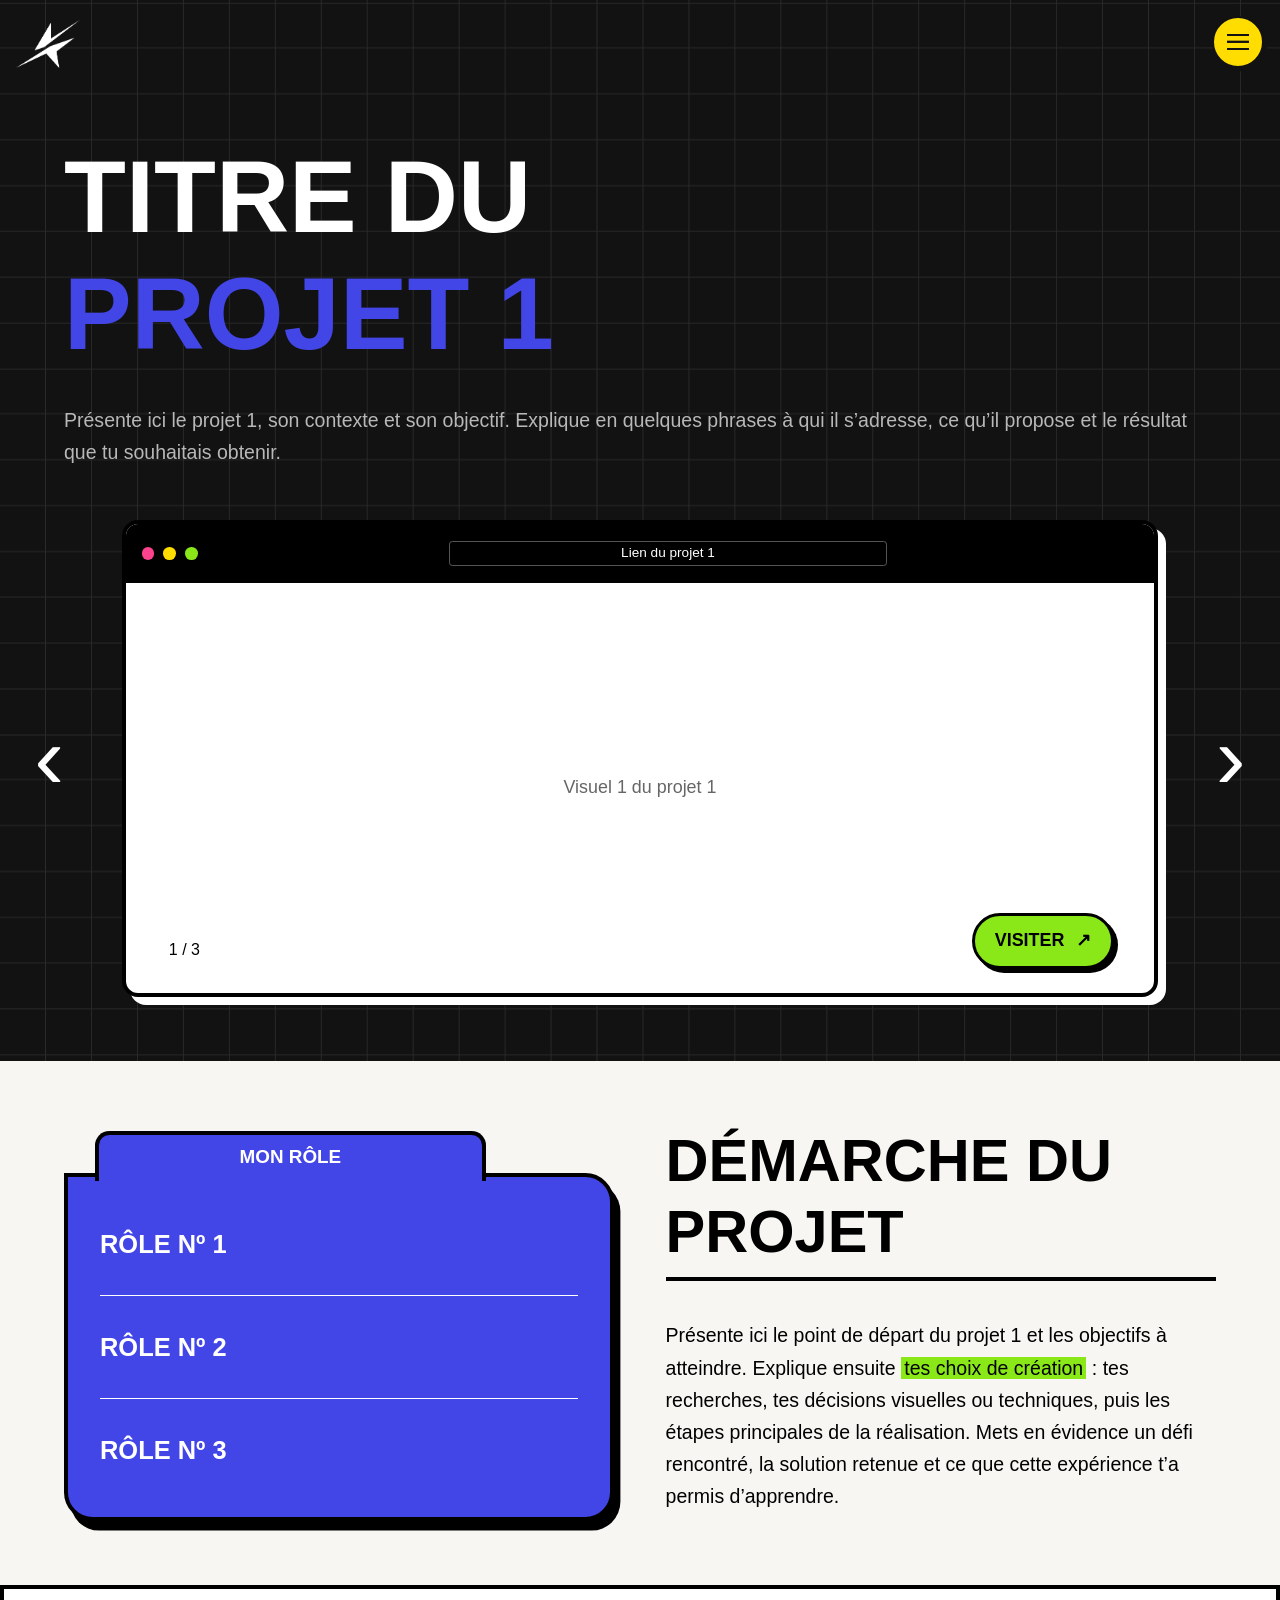
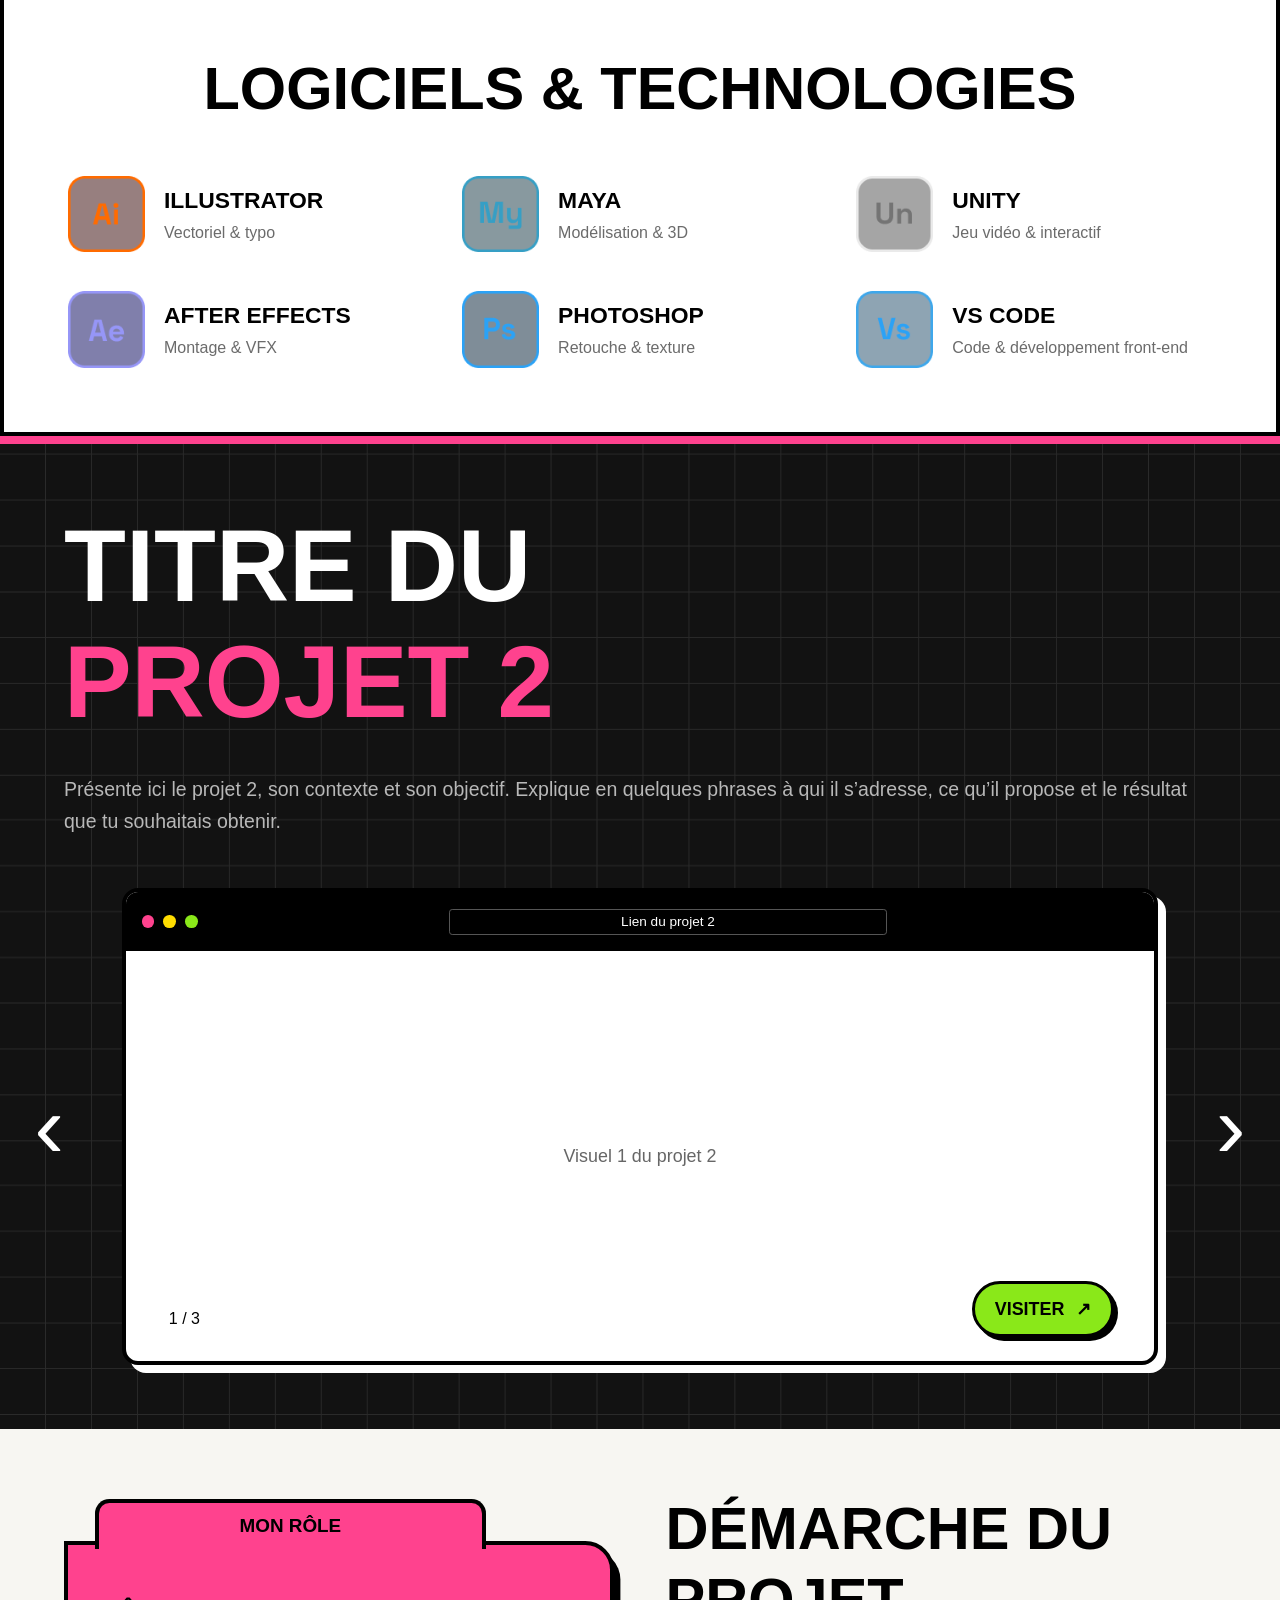
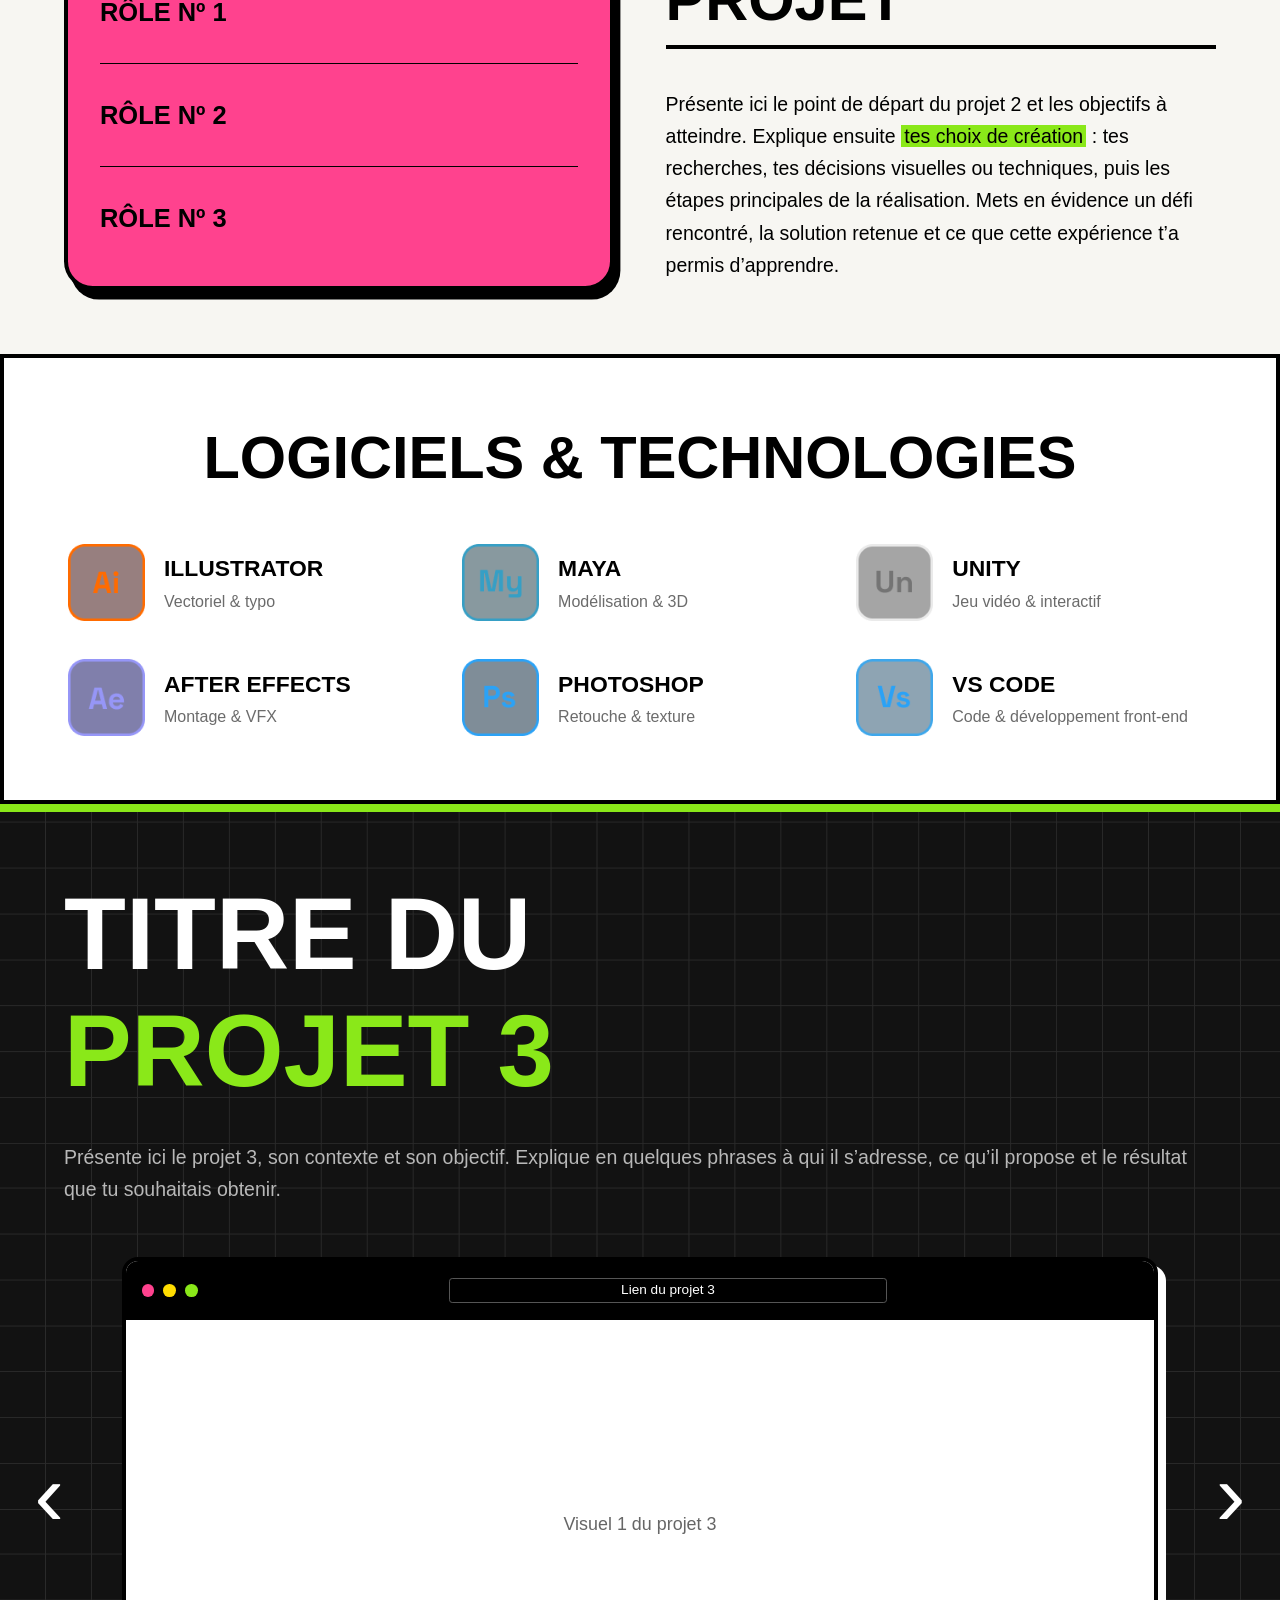
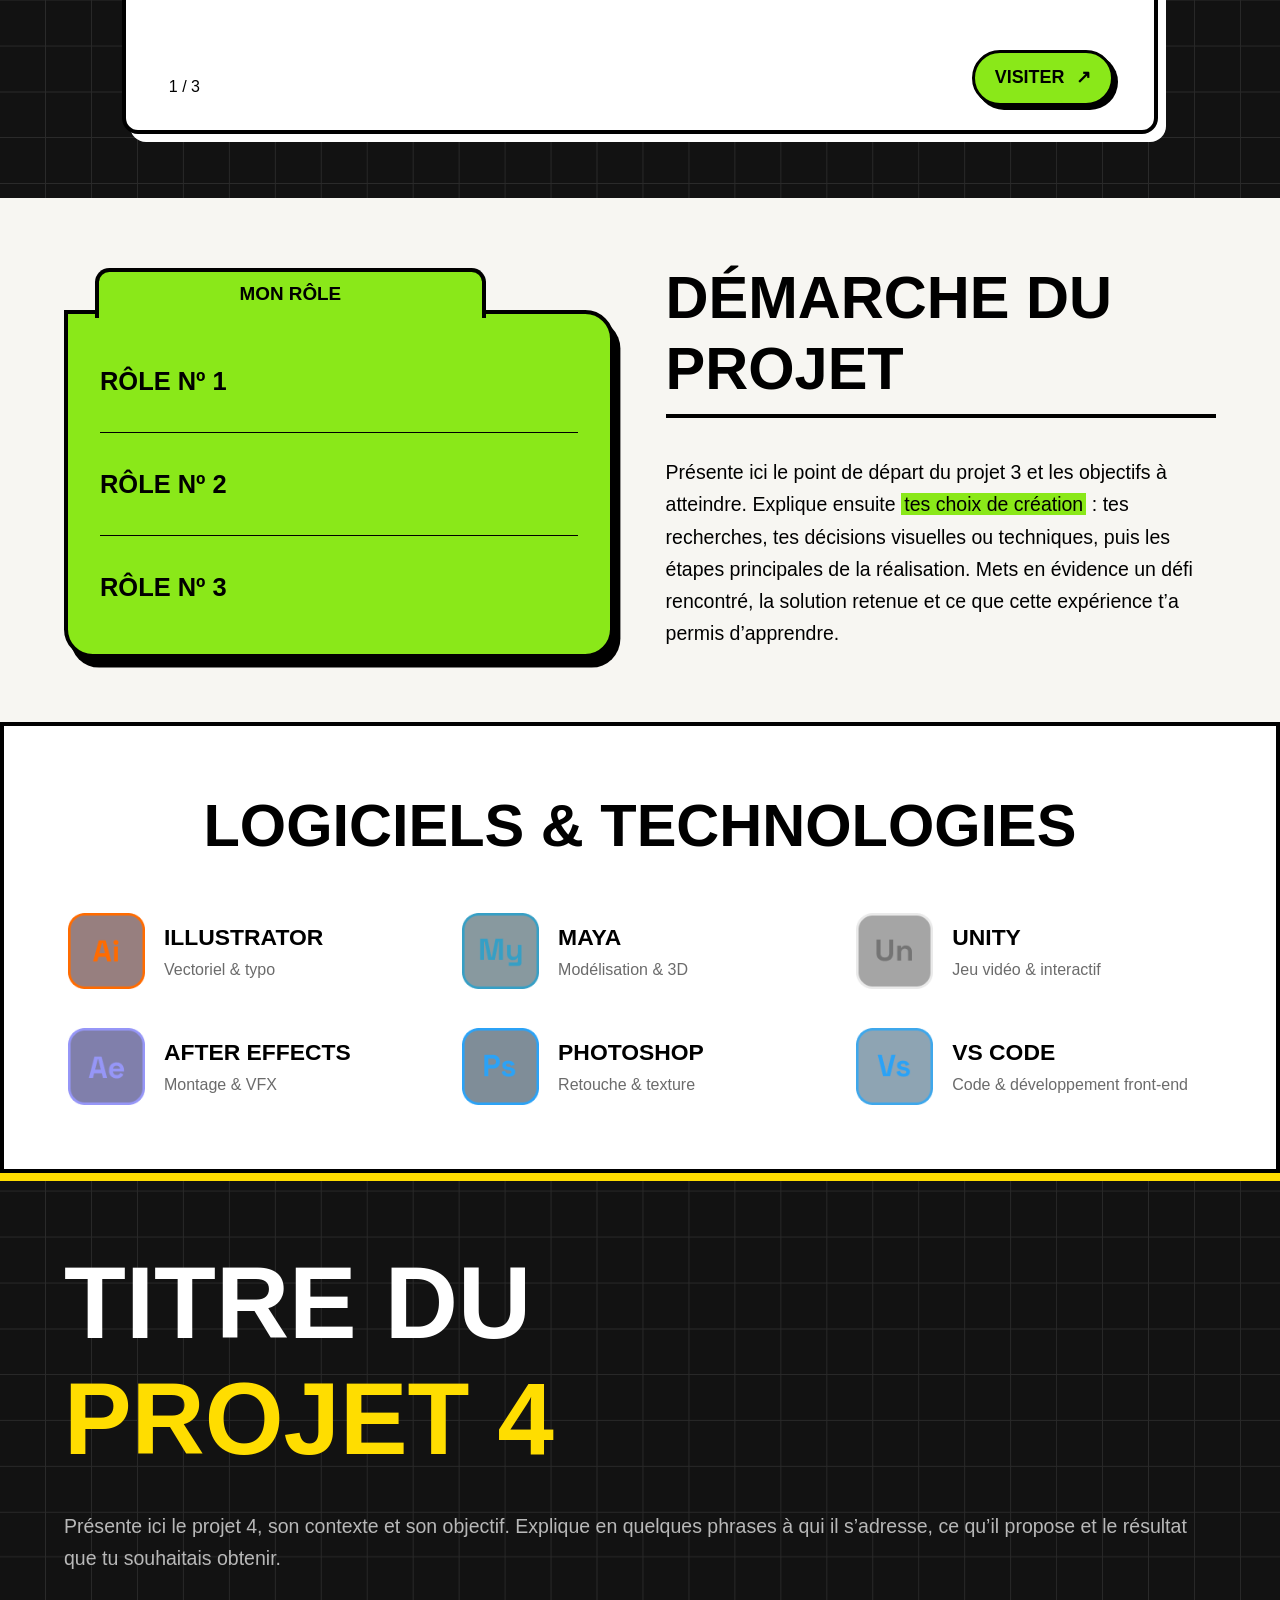
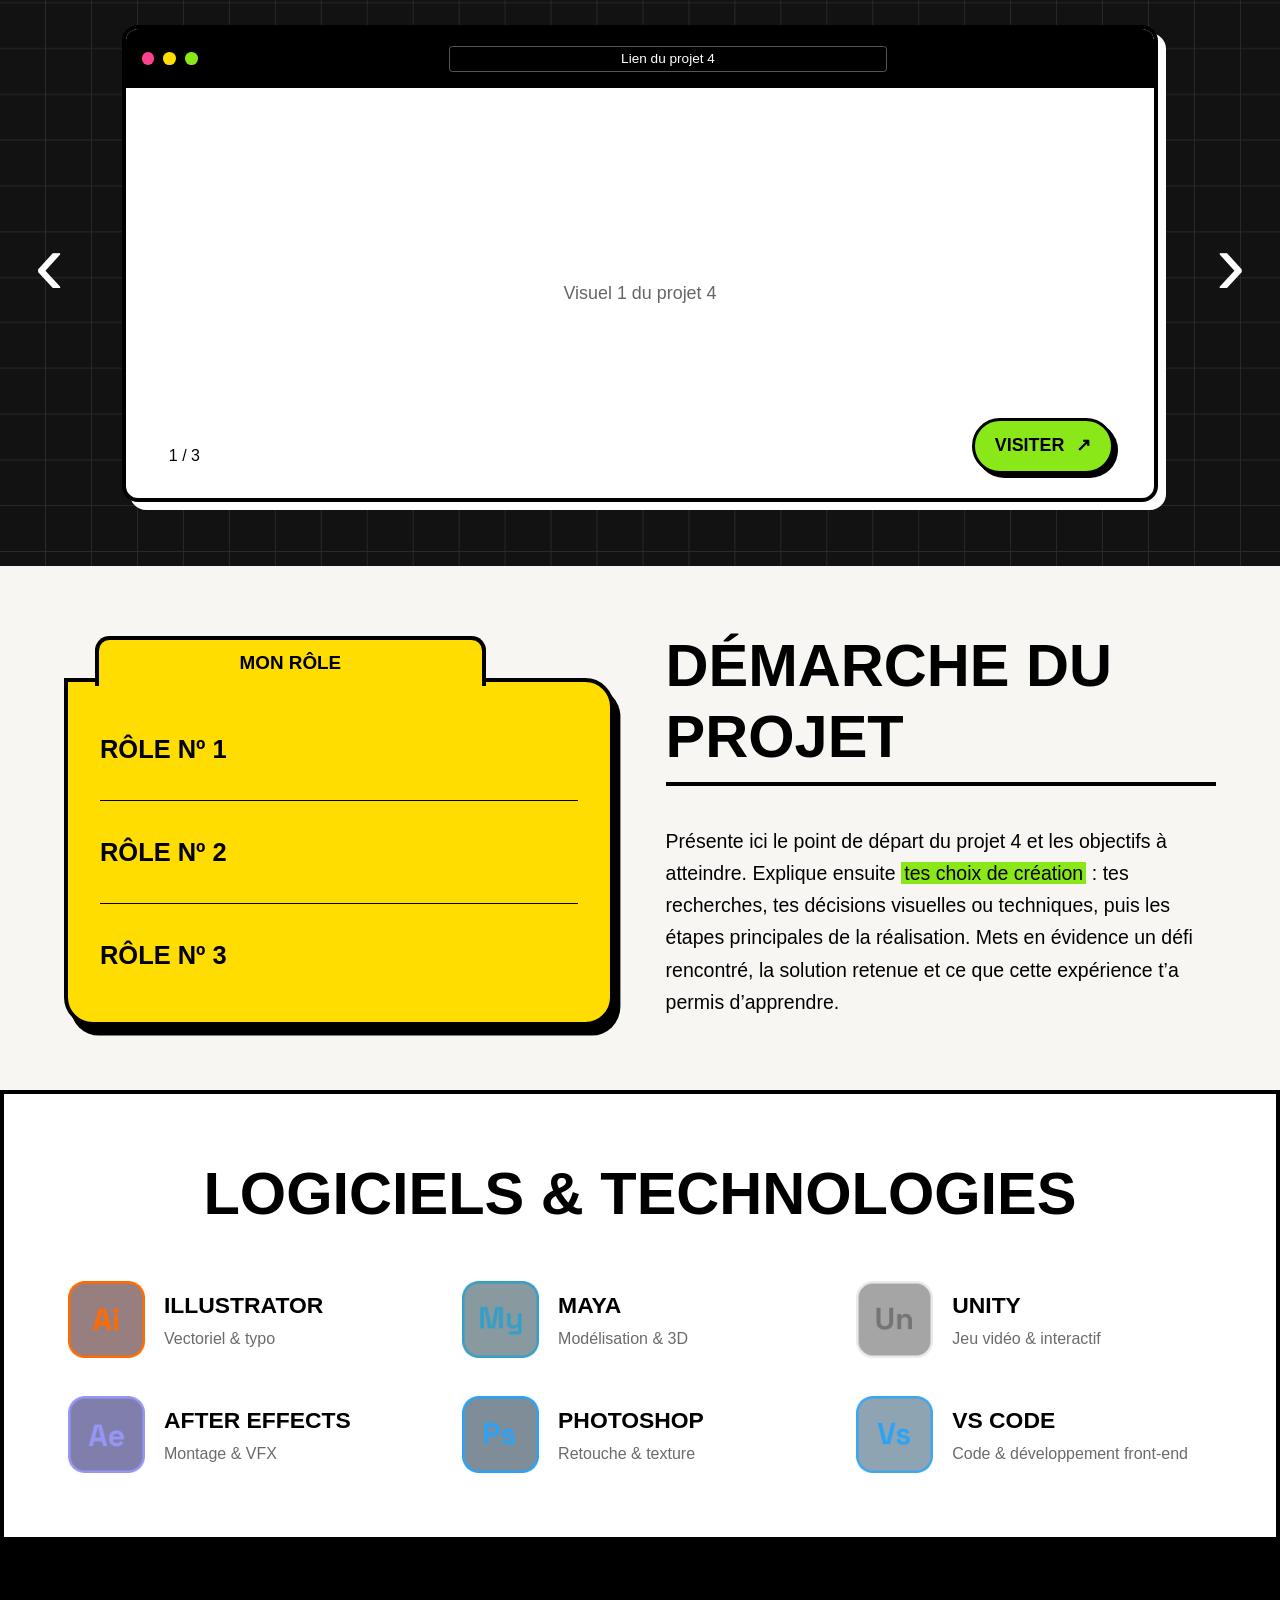
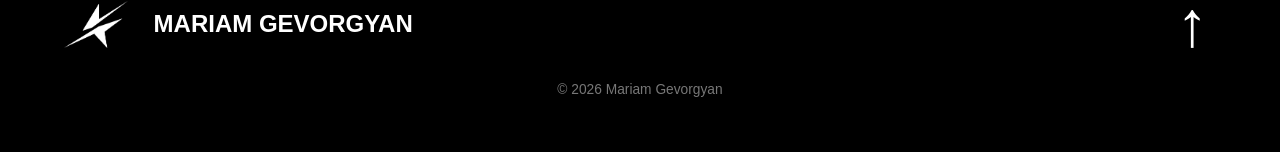
==== projet.html @ da3ce2a3 "Fix typos in section titles and update project navigation link in HTML files" ====
<!DOCTYPE html>
<html lang="fr">
    <head>
        <meta charset="UTF-8">
        <meta name="viewport" content="width=device-width, initial-scale=1.0">
        <meta name="description" content="Découvrez les quatre projets de Mariam Gevorgyan : images, rôles, démarches de création et logiciels utilisés.">
        <title>Projets — Mariam Gevorgyan</title>
        <link rel="stylesheet" href="css/variable.css">
        <link rel="stylesheet" href="css/base.css">
        <link rel="stylesheet" href="css/layout.css">
        <link rel="stylesheet" href="css/composants/accueil.css">
        <link rel="stylesheet" href="css/composants/contact.css">
        <link rel="stylesheet" href="css/composants/projet-detail.css">
        <link rel="stylesheet" href="css/mobile-projet.css">
    </head>
    <body class="page-projet" id="haut">
        <a class="lien-evitement" href="#contenu">Aller au contenu</a>
        <header class="entete">
            <a class="entete__marque" href="index.html#accueil" aria-label="Mariam Gevorgyan — accueil">
                <img class="entete__logo" src="assets/images/white_logo.png" alt="">
            </a>
            <nav class="entete__navigation" aria-label="Navigation principale">
                <ul class="entete__liens">
                    <li>
                        <a href="index.html#accueil">Accueil</a>
                    </li>
                    <li>
                        <a href="projet.html">Projets</a>
                    </li>
                    <li>
                        <a href="index.html#contact">Contact</a>
                    </li>
                    <li>
                        <a href="index.html#a-propos">À propos</a>
                    </li>
                </ul>
            </nav>

            <!-- Menu natif : Entrée ou Espace ouvre/ferme le panneau sans JavaScript. -->
            <details class="menu-mobile">
                <summary class="menu-mobile__bouton">
                    <span class="menu-mobile__icone" aria-hidden="true"></span>
                    <span class="menu-mobile__ouvrir">Menu</span>
                    <span class="menu-mobile__fermer">Fermer</span>
                </summary>
                <nav class="menu-mobile__panneau" aria-label="Navigation mobile">
                    <ul class="menu-mobile__liens">
                        <li><a href="index.html#accueil">Accueil</a></li>
                        <li><a href="#contenu" aria-current="page">Projets</a></li>
                        <li><a href="index.html#contact">Contact</a></li>
                        <li><a href="index.html#a-propos">À propos</a></li>
                    </ul>
                </nav>
            </details>
        </header>
        <main id="contenu" tabindex="-1">
            <h1 class="texte-accessible">Mes projets</h1>
            <!-- PROJET 1 — BLEU : tous les projets restent visibles à la suite. -->
            <article class="fiche-projet fiche-projet--bleu" id="projet-1" aria-labelledby="titre-projet-1">
                <section class="projet-presentation" aria-labelledby="titre-projet-1">
                    <h2 class="projet-presentation__titre" id="titre-projet-1">
                        <span>Titre du <span class="projet-presentation__accent">projet 1</span>
                        </span>
                    </h2>
                    <p class="projet-presentation__description">Présente ici le projet 1, son contexte et son objectif. Explique en quelques phrases à qui il s’adresse, ce qu’il propose et le résultat que tu souhaitais obtenir.</p>
                    <div class="galerie" role="region" aria-label="Images du projet 1">
                        <!-- Carrousel 1 : ce groupe radio est indépendant des trois autres. -->
                        <p class="texte-accessible" id="aide-galerie-1">Au clavier, utilisez les flèches gauche et droite pour changer d’image après avoir atteint ce groupe avec la touche Tab.</p>
                        <input class="galerie__choix galerie__choix--1 texte-accessible" type="radio" name="image-projet-1" id="projet-1-image-1" aria-label="Afficher l’image 1 sur 3" aria-describedby="aide-galerie-1" checked>
                        <input class="galerie__choix galerie__choix--2 texte-accessible" type="radio" name="image-projet-1" id="projet-1-image-2" aria-label="Afficher l’image 2 sur 3" aria-describedby="aide-galerie-1">
                        <input class="galerie__choix galerie__choix--3 texte-accessible" type="radio" name="image-projet-1" id="projet-1-image-3" aria-label="Afficher l’image 3 sur 3" aria-describedby="aide-galerie-1">
                        <div class="galerie__fenetre">
                            <div class="galerie__barre" aria-hidden="true">
                                <div class="galerie__temoins">
                                    <span class="galerie__temoin"></span>
                                    <span class="galerie__temoin galerie__temoin--jaune"></span>
                                    <span class="galerie__temoin galerie__temoin--vert"></span>
                                </div>
                                <span class="galerie__adresse">Lien du projet 1</span>
                            </div>
                            <figure class="galerie__diapositive galerie__diapositive--1">
                                <div class="galerie__emplacement">Visuel 1 du projet 1</div>
                                <figcaption class="galerie__compteur">1 / 3</figcaption>
                            </figure>
                            <figure class="galerie__diapositive galerie__diapositive--2">
                                <div class="galerie__emplacement">Visuel 2 du projet 1</div>
                                <figcaption class="galerie__compteur">2 / 3</figcaption>
                            </figure>
                            <figure class="galerie__diapositive galerie__diapositive--3">
                                <div class="galerie__emplacement">Visuel 3 du projet 1</div>
                                <figcaption class="galerie__compteur">3 / 3</figcaption>
                            </figure>
                            <button class="galerie__visiter" type="button" disabled>Visiter <span aria-hidden="true">↗</span>
                            </button>
                        </div>
                        <div class="galerie__navigation galerie__navigation--1">
                            <label class="galerie__fleche galerie__fleche--precedente" for="projet-1-image-3">
                                <span aria-hidden="true">‹</span>
                                <span class="texte-accessible">Image précédente : 3 sur 3</span>
                            </label>
                            <label class="galerie__fleche galerie__fleche--suivante" for="projet-1-image-2">
                                <span aria-hidden="true">›</span>
                                <span class="texte-accessible">Image suivante : 2 sur 3</span>
                            </label>
                        </div>
                        <div class="galerie__navigation galerie__navigation--2">
                            <label class="galerie__fleche galerie__fleche--precedente" for="projet-1-image-1">
                                <span aria-hidden="true">‹</span>
                                <span class="texte-accessible">Image précédente : 1 sur 3</span>
                            </label>
                            <label class="galerie__fleche galerie__fleche--suivante" for="projet-1-image-3">
                                <span aria-hidden="true">›</span>
                                <span class="texte-accessible">Image suivante : 3 sur 3</span>
                            </label>
                        </div>
                        <div class="galerie__navigation galerie__navigation--3">
                            <label class="galerie__fleche galerie__fleche--precedente" for="projet-1-image-2">
                                <span aria-hidden="true">‹</span>
                                <span class="texte-accessible">Image précédente : 2 sur 3</span>
                            </label>
                            <label class="galerie__fleche galerie__fleche--suivante" for="projet-1-image-1">
                                <span aria-hidden="true">›</span>
                                <span class="texte-accessible">Image suivante : 1 sur 3</span>
                            </label>
                        </div>
                    </div>
                </section>
                <section class="analyse-projet" aria-labelledby="titre-demarche-1">
                    <aside class="role-projet" aria-labelledby="titre-role-1">
                        <h3 class="role-projet__titre" id="titre-role-1">Mon rôle</h3>
                        <ul class="role-projet__liste">
                            <li class="role-projet__element">Rôle nº 1</li>
                            <li class="role-projet__element">Rôle nº 2</li>
                            <li class="role-projet__element">Rôle nº 3</li>
                        </ul>
                    </aside>
                    <div class="demarche-projet">
                        <h3 class="demarche-projet__titre" id="titre-demarche-1">Démarche du projet</h3>
                        <p class="demarche-projet__texte">Présente ici le point de départ du projet 1 et les objectifs à atteindre. Explique ensuite <mark class="demarche-projet__accent">tes choix de création</mark> : tes recherches, tes décisions visuelles ou techniques, puis les étapes principales de la réalisation. Mets en évidence un défi rencontré, la solution retenue et ce que cette expérience t’a permis d’apprendre.</p>
                    </div>
                </section>
                <section class="outils-projet" aria-labelledby="titre-outils-1">
                    <h3 class="outils-projet__titre" id="titre-outils-1">Logiciels &amp; technologies</h3>
                    <ul class="outils-projet__liste">
                        <li class="outil-projet">
                            <img class="outil-projet__icone" src="assets/images/illustrator_logo.png" alt="" loading="lazy">
                            <div>
                                <h4 class="outil-projet__nom">Illustrator</h4>
                                <p class="outil-projet__usage">Vectoriel &amp; typo</p>
                            </div>
                        </li>
                        <li class="outil-projet">
                            <img class="outil-projet__icone" src="assets/images/maya_logo.png" alt="" loading="lazy">
                            <div>
                                <h4 class="outil-projet__nom">Maya</h4>
                                <p class="outil-projet__usage">Modélisation &amp; 3D</p>
                            </div>
                        </li>
                        <li class="outil-projet">
                            <img class="outil-projet__icone" src="assets/images/unity_logo.png" alt="" loading="lazy">
                            <div>
                                <h4 class="outil-projet__nom">Unity</h4>
                                <p class="outil-projet__usage">Jeu vidéo &amp; interactif</p>
                            </div>
                        </li>
                        <li class="outil-projet">
                            <img class="outil-projet__icone" src="assets/images/after_effects_logo.png" alt="" loading="lazy">
                            <div>
                                <h4 class="outil-projet__nom">After Effects</h4>
                                <p class="outil-projet__usage">Montage &amp; VFX</p>
                            </div>
                        </li>
                        <li class="outil-projet">
                            <img class="outil-projet__icone" src="assets/images/photoshop_logo.png" alt="" loading="lazy">
                            <div>
                                <h4 class="outil-projet__nom">Photoshop</h4>
                                <p class="outil-projet__usage">Retouche &amp; texture</p>
                            </div>
                        </li>
                        <li class="outil-projet">
                            <img class="outil-projet__icone" src="assets/images/vscode_logo.png" alt="" loading="lazy">
                            <div>
                                <h4 class="outil-projet__nom">VS Code</h4>
                                <p class="outil-projet__usage">Code &amp; développement front-end</p>
                            </div>
                        </li>
                    </ul>
                </section>
            </article>
            <!-- PROJET 2 — ROSE : tous les projets restent visibles à la suite. -->
            <article class="fiche-projet fiche-projet--rose" id="projet-2" aria-labelledby="titre-projet-2">
                <section class="projet-presentation" aria-labelledby="titre-projet-2">
                    <h2 class="projet-presentation__titre" id="titre-projet-2">
                        <span>Titre du <span class="projet-presentation__accent">projet 2</span>
                        </span>
                    </h2>
                    <p class="projet-presentation__description">Présente ici le projet 2, son contexte et son objectif. Explique en quelques phrases à qui il s’adresse, ce qu’il propose et le résultat que tu souhaitais obtenir.</p>
                    <div class="galerie" role="region" aria-label="Images du projet 2">
                        <!-- Carrousel 2 : ce groupe radio est indépendant des trois autres. -->
                        <p class="texte-accessible" id="aide-galerie-2">Au clavier, utilisez les flèches gauche et droite pour changer d’image après avoir atteint ce groupe avec la touche Tab.</p>
                        <input class="galerie__choix galerie__choix--1 texte-accessible" type="radio" name="image-projet-2" id="projet-2-image-1" aria-label="Afficher l’image 1 sur 3" aria-describedby="aide-galerie-2" checked>
                        <input class="galerie__choix galerie__choix--2 texte-accessible" type="radio" name="image-projet-2" id="projet-2-image-2" aria-label="Afficher l’image 2 sur 3" aria-describedby="aide-galerie-2">
                        <input class="galerie__choix galerie__choix--3 texte-accessible" type="radio" name="image-projet-2" id="projet-2-image-3" aria-label="Afficher l’image 3 sur 3" aria-describedby="aide-galerie-2">
                        <div class="galerie__fenetre">
                            <div class="galerie__barre" aria-hidden="true">
                                <div class="galerie__temoins">
                                    <span class="galerie__temoin"></span>
                                    <span class="galerie__temoin galerie__temoin--jaune"></span>
                                    <span class="galerie__temoin galerie__temoin--vert"></span>
                                </div>
                                <span class="galerie__adresse">Lien du projet 2</span>
                            </div>
                            <figure class="galerie__diapositive galerie__diapositive--1">
                                <div class="galerie__emplacement">Visuel 1 du projet 2</div>
                                <figcaption class="galerie__compteur">1 / 3</figcaption>
                            </figure>
                            <figure class="galerie__diapositive galerie__diapositive--2">
                                <div class="galerie__emplacement">Visuel 2 du projet 2</div>
                                <figcaption class="galerie__compteur">2 / 3</figcaption>
                            </figure>
                            <figure class="galerie__diapositive galerie__diapositive--3">
                                <div class="galerie__emplacement">Visuel 3 du projet 2</div>
                                <figcaption class="galerie__compteur">3 / 3</figcaption>
                            </figure>
                            <button class="galerie__visiter" type="button" disabled>Visiter <span aria-hidden="true">↗</span>
                            </button>
                        </div>
                        <div class="galerie__navigation galerie__navigation--1">
                            <label class="galerie__fleche galerie__fleche--precedente" for="projet-2-image-3">
                                <span aria-hidden="true">‹</span>
                                <span class="texte-accessible">Image précédente : 3 sur 3</span>
                            </label>
                            <label class="galerie__fleche galerie__fleche--suivante" for="projet-2-image-2">
                                <span aria-hidden="true">›</span>
                                <span class="texte-accessible">Image suivante : 2 sur 3</span>
                            </label>
                        </div>
                        <div class="galerie__navigation galerie__navigation--2">
                            <label class="galerie__fleche galerie__fleche--precedente" for="projet-2-image-1">
                                <span aria-hidden="true">‹</span>
                                <span class="texte-accessible">Image précédente : 1 sur 3</span>
                            </label>
                            <label class="galerie__fleche galerie__fleche--suivante" for="projet-2-image-3">
                                <span aria-hidden="true">›</span>
                                <span class="texte-accessible">Image suivante : 3 sur 3</span>
                            </label>
                        </div>
                        <div class="galerie__navigation galerie__navigation--3">
                            <label class="galerie__fleche galerie__fleche--precedente" for="projet-2-image-2">
                                <span aria-hidden="true">‹</span>
                                <span class="texte-accessible">Image précédente : 2 sur 3</span>
                            </label>
                            <label class="galerie__fleche galerie__fleche--suivante" for="projet-2-image-1">
                                <span aria-hidden="true">›</span>
                                <span class="texte-accessible">Image suivante : 1 sur 3</span>
                            </label>
                        </div>
                    </div>
                </section>
                <section class="analyse-projet" aria-labelledby="titre-demarche-2">
                    <aside class="role-projet" aria-labelledby="titre-role-2">
                        <h3 class="role-projet__titre" id="titre-role-2">Mon rôle</h3>
                        <ul class="role-projet__liste">
                            <li class="role-projet__element">Rôle nº 1</li>
                            <li class="role-projet__element">Rôle nº 2</li>
                            <li class="role-projet__element">Rôle nº 3</li>
                        </ul>
                    </aside>
                    <div class="demarche-projet">
                        <h3 class="demarche-projet__titre" id="titre-demarche-2">Démarche du projet</h3>
                        <p class="demarche-projet__texte">Présente ici le point de départ du projet 2 et les objectifs à atteindre. Explique ensuite <mark class="demarche-projet__accent">tes choix de création</mark> : tes recherches, tes décisions visuelles ou techniques, puis les étapes principales de la réalisation. Mets en évidence un défi rencontré, la solution retenue et ce que cette expérience t’a permis d’apprendre.</p>
                    </div>
                </section>
                <section class="outils-projet" aria-labelledby="titre-outils-2">
                    <h3 class="outils-projet__titre" id="titre-outils-2">Logiciels &amp; technologies</h3>
                    <ul class="outils-projet__liste">
                        <li class="outil-projet">
                            <img class="outil-projet__icone" src="assets/images/illustrator_logo.png" alt="" loading="lazy">
                            <div>
                                <h4 class="outil-projet__nom">Illustrator</h4>
                                <p class="outil-projet__usage">Vectoriel &amp; typo</p>
                            </div>
                        </li>
                        <li class="outil-projet">
                            <img class="outil-projet__icone" src="assets/images/maya_logo.png" alt="" loading="lazy">
                            <div>
                                <h4 class="outil-projet__nom">Maya</h4>
                                <p class="outil-projet__usage">Modélisation &amp; 3D</p>
                            </div>
                        </li>
                        <li class="outil-projet">
                            <img class="outil-projet__icone" src="assets/images/unity_logo.png" alt="" loading="lazy">
                            <div>
                                <h4 class="outil-projet__nom">Unity</h4>
                                <p class="outil-projet__usage">Jeu vidéo &amp; interactif</p>
                            </div>
                        </li>
                        <li class="outil-projet">
                            <img class="outil-projet__icone" src="assets/images/after_effects_logo.png" alt="" loading="lazy">
                            <div>
                                <h4 class="outil-projet__nom">After Effects</h4>
                                <p class="outil-projet__usage">Montage &amp; VFX</p>
                            </div>
                        </li>
                        <li class="outil-projet">
                            <img class="outil-projet__icone" src="assets/images/photoshop_logo.png" alt="" loading="lazy">
                            <div>
                                <h4 class="outil-projet__nom">Photoshop</h4>
                                <p class="outil-projet__usage">Retouche &amp; texture</p>
                            </div>
                        </li>
                        <li class="outil-projet">
                            <img class="outil-projet__icone" src="assets/images/vscode_logo.png" alt="" loading="lazy">
                            <div>
                                <h4 class="outil-projet__nom">VS Code</h4>
                                <p class="outil-projet__usage">Code &amp; développement front-end</p>
                            </div>
                        </li>
                    </ul>
                </section>
            </article>
            <!-- PROJET 3 — VERT : tous les projets restent visibles à la suite. -->
            <article class="fiche-projet fiche-projet--vert" id="projet-3" aria-labelledby="titre-projet-3">
                <section class="projet-presentation" aria-labelledby="titre-projet-3">
                    <h2 class="projet-presentation__titre" id="titre-projet-3">
                        <span>Titre du <span class="projet-presentation__accent">projet 3</span>
                        </span>
                    </h2>
                    <p class="projet-presentation__description">Présente ici le projet 3, son contexte et son objectif. Explique en quelques phrases à qui il s’adresse, ce qu’il propose et le résultat que tu souhaitais obtenir.</p>
                    <div class="galerie" role="region" aria-label="Images du projet 3">
                        <!-- Carrousel 3 : ce groupe radio est indépendant des trois autres. -->
                        <p class="texte-accessible" id="aide-galerie-3">Au clavier, utilisez les flèches gauche et droite pour changer d’image après avoir atteint ce groupe avec la touche Tab.</p>
                        <input class="galerie__choix galerie__choix--1 texte-accessible" type="radio" name="image-projet-3" id="projet-3-image-1" aria-label="Afficher l’image 1 sur 3" aria-describedby="aide-galerie-3" checked>
                        <input class="galerie__choix galerie__choix--2 texte-accessible" type="radio" name="image-projet-3" id="projet-3-image-2" aria-label="Afficher l’image 2 sur 3" aria-describedby="aide-galerie-3">
                        <input class="galerie__choix galerie__choix--3 texte-accessible" type="radio" name="image-projet-3" id="projet-3-image-3" aria-label="Afficher l’image 3 sur 3" aria-describedby="aide-galerie-3">
                        <div class="galerie__fenetre">
                            <div class="galerie__barre" aria-hidden="true">
                                <div class="galerie__temoins">
                                    <span class="galerie__temoin"></span>
                                    <span class="galerie__temoin galerie__temoin--jaune"></span>
                                    <span class="galerie__temoin galerie__temoin--vert"></span>
                                </div>
                                <span class="galerie__adresse">Lien du projet 3</span>
                            </div>
                            <figure class="galerie__diapositive galerie__diapositive--1">
                                <div class="galerie__emplacement">Visuel 1 du projet 3</div>
                                <figcaption class="galerie__compteur">1 / 3</figcaption>
                            </figure>
                            <figure class="galerie__diapositive galerie__diapositive--2">
                                <div class="galerie__emplacement">Visuel 2 du projet 3</div>
                                <figcaption class="galerie__compteur">2 / 3</figcaption>
                            </figure>
                            <figure class="galerie__diapositive galerie__diapositive--3">
                                <div class="galerie__emplacement">Visuel 3 du projet 3</div>
                                <figcaption class="galerie__compteur">3 / 3</figcaption>
                            </figure>
                            <button class="galerie__visiter" type="button" disabled>Visiter <span aria-hidden="true">↗</span>
                            </button>
                        </div>
                        <div class="galerie__navigation galerie__navigation--1">
                            <label class="galerie__fleche galerie__fleche--precedente" for="projet-3-image-3">
                                <span aria-hidden="true">‹</span>
                                <span class="texte-accessible">Image précédente : 3 sur 3</span>
                            </label>
                            <label class="galerie__fleche galerie__fleche--suivante" for="projet-3-image-2">
                                <span aria-hidden="true">›</span>
                                <span class="texte-accessible">Image suivante : 2 sur 3</span>
                            </label>
                        </div>
                        <div class="galerie__navigation galerie__navigation--2">
                            <label class="galerie__fleche galerie__fleche--precedente" for="projet-3-image-1">
                                <span aria-hidden="true">‹</span>
                                <span class="texte-accessible">Image précédente : 1 sur 3</span>
                            </label>
                            <label class="galerie__fleche galerie__fleche--suivante" for="projet-3-image-3">
                                <span aria-hidden="true">›</span>
                                <span class="texte-accessible">Image suivante : 3 sur 3</span>
                            </label>
                        </div>
                        <div class="galerie__navigation galerie__navigation--3">
                            <label class="galerie__fleche galerie__fleche--precedente" for="projet-3-image-2">
                                <span aria-hidden="true">‹</span>
                                <span class="texte-accessible">Image précédente : 2 sur 3</span>
                            </label>
                            <label class="galerie__fleche galerie__fleche--suivante" for="projet-3-image-1">
                                <span aria-hidden="true">›</span>
                                <span class="texte-accessible">Image suivante : 1 sur 3</span>
                            </label>
                        </div>
                    </div>
                </section>
                <section class="analyse-projet" aria-labelledby="titre-demarche-3">
                    <aside class="role-projet" aria-labelledby="titre-role-3">
                        <h3 class="role-projet__titre" id="titre-role-3">Mon rôle</h3>
                        <ul class="role-projet__liste">
                            <li class="role-projet__element">Rôle nº 1</li>
                            <li class="role-projet__element">Rôle nº 2</li>
                            <li class="role-projet__element">Rôle nº 3</li>
                        </ul>
                    </aside>
                    <div class="demarche-projet">
                        <h3 class="demarche-projet__titre" id="titre-demarche-3">Démarche du projet</h3>
                        <p class="demarche-projet__texte">Présente ici le point de départ du projet 3 et les objectifs à atteindre. Explique ensuite <mark class="demarche-projet__accent">tes choix de création</mark> : tes recherches, tes décisions visuelles ou techniques, puis les étapes principales de la réalisation. Mets en évidence un défi rencontré, la solution retenue et ce que cette expérience t’a permis d’apprendre.</p>
                    </div>
                </section>
                <section class="outils-projet" aria-labelledby="titre-outils-3">
                    <h3 class="outils-projet__titre" id="titre-outils-3">Logiciels &amp; technologies</h3>
                    <ul class="outils-projet__liste">
                        <li class="outil-projet">
                            <img class="outil-projet__icone" src="assets/images/illustrator_logo.png" alt="" loading="lazy">
                            <div>
                                <h4 class="outil-projet__nom">Illustrator</h4>
                                <p class="outil-projet__usage">Vectoriel &amp; typo</p>
                            </div>
                        </li>
                        <li class="outil-projet">
                            <img class="outil-projet__icone" src="assets/images/maya_logo.png" alt="" loading="lazy">
                            <div>
                                <h4 class="outil-projet__nom">Maya</h4>
                                <p class="outil-projet__usage">Modélisation &amp; 3D</p>
                            </div>
                        </li>
                        <li class="outil-projet">
                            <img class="outil-projet__icone" src="assets/images/unity_logo.png" alt="" loading="lazy">
                            <div>
                                <h4 class="outil-projet__nom">Unity</h4>
                                <p class="outil-projet__usage">Jeu vidéo &amp; interactif</p>
                            </div>
                        </li>
                        <li class="outil-projet">
                            <img class="outil-projet__icone" src="assets/images/after_effects_logo.png" alt="" loading="lazy">
                            <div>
                                <h4 class="outil-projet__nom">After Effects</h4>
                                <p class="outil-projet__usage">Montage &amp; VFX</p>
                            </div>
                        </li>
                        <li class="outil-projet">
                            <img class="outil-projet__icone" src="assets/images/photoshop_logo.png" alt="" loading="lazy">
                            <div>
                                <h4 class="outil-projet__nom">Photoshop</h4>
                                <p class="outil-projet__usage">Retouche &amp; texture</p>
                            </div>
                        </li>
                        <li class="outil-projet">
                            <img class="outil-projet__icone" src="assets/images/vscode_logo.png" alt="" loading="lazy">
                            <div>
                                <h4 class="outil-projet__nom">VS Code</h4>
                                <p class="outil-projet__usage">Code &amp; développement front-end</p>
                            </div>
                        </li>
                    </ul>
                </section>
            </article>
            <!-- PROJET 4 — JAUNE : tous les projets restent visibles à la suite. -->
            <article class="fiche-projet fiche-projet--jaune" id="projet-4" aria-labelledby="titre-projet-4">
                <section class="projet-presentation" aria-labelledby="titre-projet-4">
                    <h2 class="projet-presentation__titre" id="titre-projet-4">
                        <span>Titre du <span class="projet-presentation__accent">projet 4</span>
                        </span>
                    </h2>
                    <p class="projet-presentation__description">Présente ici le projet 4, son contexte et son objectif. Explique en quelques phrases à qui il s’adresse, ce qu’il propose et le résultat que tu souhaitais obtenir.</p>
                    <div class="galerie" role="region" aria-label="Images du projet 4">
                        <!-- Carrousel 4 : ce groupe radio est indépendant des trois autres. -->
                        <p class="texte-accessible" id="aide-galerie-4">Au clavier, utilisez les flèches gauche et droite pour changer d’image après avoir atteint ce groupe avec la touche Tab.</p>
                        <input class="galerie__choix galerie__choix--1 texte-accessible" type="radio" name="image-projet-4" id="projet-4-image-1" aria-label="Afficher l’image 1 sur 3" aria-describedby="aide-galerie-4" checked>
                        <input class="galerie__choix galerie__choix--2 texte-accessible" type="radio" name="image-projet-4" id="projet-4-image-2" aria-label="Afficher l’image 2 sur 3" aria-describedby="aide-galerie-4">
                        <input class="galerie__choix galerie__choix--3 texte-accessible" type="radio" name="image-projet-4" id="projet-4-image-3" aria-label="Afficher l’image 3 sur 3" aria-describedby="aide-galerie-4">
                        <div class="galerie__fenetre">
                            <div class="galerie__barre" aria-hidden="true">
                                <div class="galerie__temoins">
                                    <span class="galerie__temoin"></span>
                                    <span class="galerie__temoin galerie__temoin--jaune"></span>
                                    <span class="galerie__temoin galerie__temoin--vert"></span>
                                </div>
                                <span class="galerie__adresse">Lien du projet 4</span>
                            </div>
                            <figure class="galerie__diapositive galerie__diapositive--1">
                                <div class="galerie__emplacement">Visuel 1 du projet 4</div>
                                <figcaption class="galerie__compteur">1 / 3</figcaption>
                            </figure>
                            <figure class="galerie__diapositive galerie__diapositive--2">
                                <div class="galerie__emplacement">Visuel 2 du projet 4</div>
                                <figcaption class="galerie__compteur">2 / 3</figcaption>
                            </figure>
                            <figure class="galerie__diapositive galerie__diapositive--3">
                                <div class="galerie__emplacement">Visuel 3 du projet 4</div>
                                <figcaption class="galerie__compteur">3 / 3</figcaption>
                            </figure>
                            <button class="galerie__visiter" type="button" disabled>Visiter <span aria-hidden="true">↗</span>
                            </button>
                        </div>
                        <div class="galerie__navigation galerie__navigation--1">
                            <label class="galerie__fleche galerie__fleche--precedente" for="projet-4-image-3">
                                <span aria-hidden="true">‹</span>
                                <span class="texte-accessible">Image précédente : 3 sur 3</span>
                            </label>
                            <label class="galerie__fleche galerie__fleche--suivante" for="projet-4-image-2">
                                <span aria-hidden="true">›</span>
                                <span class="texte-accessible">Image suivante : 2 sur 3</span>
                            </label>
                        </div>
                        <div class="galerie__navigation galerie__navigation--2">
                            <label class="galerie__fleche galerie__fleche--precedente" for="projet-4-image-1">
                                <span aria-hidden="true">‹</span>
                                <span class="texte-accessible">Image précédente : 1 sur 3</span>
                            </label>
                            <label class="galerie__fleche galerie__fleche--suivante" for="projet-4-image-3">
                                <span aria-hidden="true">›</span>
                                <span class="texte-accessible">Image suivante : 3 sur 3</span>
                            </label>
                        </div>
                        <div class="galerie__navigation galerie__navigation--3">
                            <label class="galerie__fleche galerie__fleche--precedente" for="projet-4-image-2">
                                <span aria-hidden="true">‹</span>
                                <span class="texte-accessible">Image précédente : 2 sur 3</span>
                            </label>
                            <label class="galerie__fleche galerie__fleche--suivante" for="projet-4-image-1">
                                <span aria-hidden="true">›</span>
                                <span class="texte-accessible">Image suivante : 1 sur 3</span>
                            </label>
                        </div>
                    </div>
                </section>
                <section class="analyse-projet" aria-labelledby="titre-demarche-4">
                    <aside class="role-projet" aria-labelledby="titre-role-4">
                        <h3 class="role-projet__titre" id="titre-role-4">Mon rôle</h3>
                        <ul class="role-projet__liste">
                            <li class="role-projet__element">Rôle nº 1</li>
                            <li class="role-projet__element">Rôle nº 2</li>
                            <li class="role-projet__element">Rôle nº 3</li>
                        </ul>
                    </aside>
                    <div class="demarche-projet">
                        <h3 class="demarche-projet__titre" id="titre-demarche-4">Démarche du projet</h3>
                        <p class="demarche-projet__texte">Présente ici le point de départ du projet 4 et les objectifs à atteindre. Explique ensuite <mark class="demarche-projet__accent">tes choix de création</mark> : tes recherches, tes décisions visuelles ou techniques, puis les étapes principales de la réalisation. Mets en évidence un défi rencontré, la solution retenue et ce que cette expérience t’a permis d’apprendre.</p>
                    </div>
                </section>
                <section class="outils-projet" aria-labelledby="titre-outils-4">
                    <h3 class="outils-projet__titre" id="titre-outils-4">Logiciels &amp; technologies</h3>
                    <ul class="outils-projet__liste">
                        <li class="outil-projet">
                            <img class="outil-projet__icone" src="assets/images/illustrator_logo.png" alt="" loading="lazy">
                            <div>
                                <h4 class="outil-projet__nom">Illustrator</h4>
                                <p class="outil-projet__usage">Vectoriel &amp; typo</p>
                            </div>
                        </li>
                        <li class="outil-projet">
                            <img class="outil-projet__icone" src="assets/images/maya_logo.png" alt="" loading="lazy">
                            <div>
                                <h4 class="outil-projet__nom">Maya</h4>
                                <p class="outil-projet__usage">Modélisation &amp; 3D</p>
                            </div>
                        </li>
                        <li class="outil-projet">
                            <img class="outil-projet__icone" src="assets/images/unity_logo.png" alt="" loading="lazy">
                            <div>
                                <h4 class="outil-projet__nom">Unity</h4>
                                <p class="outil-projet__usage">Jeu vidéo &amp; interactif</p>
                            </div>
                        </li>
                        <li class="outil-projet">
                            <img class="outil-projet__icone" src="assets/images/after_effects_logo.png" alt="" loading="lazy">
                            <div>
                                <h4 class="outil-projet__nom">After Effects</h4>
                                <p class="outil-projet__usage">Montage &amp; VFX</p>
                            </div>
                        </li>
                        <li class="outil-projet">
                            <img class="outil-projet__icone" src="assets/images/photoshop_logo.png" alt="" loading="lazy">
                            <div>
                                <h4 class="outil-projet__nom">Photoshop</h4>
                                <p class="outil-projet__usage">Retouche &amp; texture</p>
                            </div>
                        </li>
                        <li class="outil-projet">
                            <img class="outil-projet__icone" src="assets/images/vscode_logo.png" alt="" loading="lazy">
                            <div>
                                <h4 class="outil-projet__nom">VS Code</h4>
                                <p class="outil-projet__usage">Code &amp; développement front-end</p>
                            </div>
                        </li>
                    </ul>
                </section>
            </article>
        </main>
        <footer class="pied-page">
            <a class="pied-page__marque" href="index.html#accueil">
                <img class="pied-page__logo" src="assets/images/white_logo.png" alt="" loading="lazy">
                <span>Mariam Gevorgyan</span>
            </a>
            <a class="pied-page__retour" href="#haut" aria-label="Retour en haut de la page">↑</a>
            <p class="pied-page__copyright">© 2026 Mariam Gevorgyan</p>
        </footer>
    </body>
</html>
---- css/variable.css ----
/* Couleurs fournies pour la maquette. */
:root {
    --bleu: #4346E6;
    --vert: #8AE819;
    --rose: #FF428E;
    --jaune: #FFDD00;
    --fond-clair: #F7F6F2;
    --fond-contact: #121212;
    --noir: #000000;
    --blanc: #FFFFFF;
    --gris-texte: #777777;

    --police-texte: "Poppins", Arial, sans-serif;
    --police-condensee: "Roboto Condensed", Arial, sans-serif;
    --police-projet: "Roboto Mono", monospace;

    --largeur-page: 120rem; /* 1920 px lorsque 1 rem = 16 px. */
    --bordure: 0.25rem solid var(--noir);
    --ombre: 0.4rem 0.4rem 0 var(--noir);
}
---- css/base.css ----
/* Polices locales : le portfolio peut être ouvert sans connexion Internet. */
@font-face {
    font-family: "Poppins";
    src: url("../assets/polices/Poppins-400.ttf") format("truetype");
    font-weight: 400;
    font-display: swap;
}

@font-face {
    font-family: "Poppins";
    src: url("../assets/polices/Poppins-600.ttf") format("truetype");
    font-weight: 600;
    font-display: swap;
}

@font-face {
    font-family: "Poppins";
    src: url("../assets/polices/Poppins-700.ttf") format("truetype");
    font-weight: 700;
    font-display: swap;
}

@font-face {
    font-family: "Poppins";
    src: url("../assets/polices/Poppins-800.ttf") format("truetype");
    font-weight: 800;
    font-display: swap;
}

@font-face {
    font-family: "Roboto Condensed";
    src: url("../assets/polices/RobotoCondensed-700.ttf") format("truetype");
    font-weight: 700;
    font-display: swap;
}

@font-face {
    font-family: "Roboto Mono";
    src: url("../assets/polices/RobotoMono-400.ttf") format("truetype");
    font-weight: 400;
    font-display: swap;
}

@font-face {
    font-family: "Roboto Mono";
    src: url("../assets/polices/RobotoMono-700.ttf") format("truetype");
    font-weight: 700;
    font-display: swap;
}

/* Une base commune, sans animation ni effet de survol. */
*,
*::before,
*::after {
    box-sizing: border-box;
}

body {
    margin: 0;
    color: var(--noir);
    background-color: var(--fond-clair);
    font-family: var(--police-texte);
    line-height: 1.5;
}

h1, h2, h3, p, ul {
    margin: 0;
}

ul {
    padding: 0;
    list-style: none;
}

img {
    display: block;
    max-width: 100%;
    height: auto;
}

a {
    color: inherit;
    text-decoration: none;
}

button, input, textarea {
    font: inherit;
}

button {
    cursor: pointer;
}

/* Le focus reste visible pour la navigation au clavier. Ce n'est pas un hover. */
:focus-visible {
    outline: 0.2rem solid var(--bleu);
    outline-offset: 0.4rem;
}

.texte-accessible {
    position: absolute;
    width: 1px;
    height: 1px;
    padding: 0;
    overflow: hidden;
    clip-path: inset(50%);
    white-space: nowrap;
}

.lien-evitement {
    position: absolute;
    top: -5rem;
    left: 1rem;
    z-index: 10;
    padding: 1rem;
    background-color: var(--blanc);
}

.lien-evitement:focus {
    top: 1rem;
}
---- css/layout.css ----
/* Base desktop avec tailles fluides pour les fenêtres plus étroites. */
.entete,
main,
.pied-page {
    width: 100%;
    max-width: none;
    margin-inline: auto;
}

.titre-section {
    font-family: var(--police-titre);
    font-size: clamp(2.25rem, 1rem + 6.667vw, 9rem);
    font-weight: 800;
    line-height: 1.15;
    text-align: center;
    text-transform: uppercase;
    letter-spacing: 0.075rem;
}

.bouton {
    display: inline-flex;
    align-items: center;
    justify-content: center;
    gap: clamp(0.5rem, 1.167vw, 1.4rem);
    min-height: 4.5rem;
    padding: 0.6rem clamp(0.8rem, 1.667vw, 2rem);
    border: var(--bordure);
    border-radius: 5rem;
    box-shadow: var(--ombre);
    color: var(--noir);
    font-family: var(--police-interface);
    font-size: clamp(1rem, 0.8rem + 0.667vw, 1.6rem);
    font-weight: 700;
    line-height: 1;
    text-transform: uppercase;
    max-width: 100%;
    white-space: normal;
    text-align: center;
}

.bouton span {
    font-family: Arial, sans-serif;
    font-size: clamp(1.25rem, 1rem + 0.834vw, 2rem);
}

.bouton--jaune {
    background-color: var(--jaune);
}

.bouton--vert {
    background-color: var(--vert);
}

.bouton--rose {
    color: var(--blanc);
    background-color: var(--rose);
    border-color: var(--blanc);
    box-shadow: 0.3rem 0.3rem 0 var(--blanc);
}

/* Autoriser le retour à la ligne dans les titres longs. */
.titre-section,
.projet-presentation__titre,
.demarche-projet__titre,
.outils-projet__titre {
    overflow-wrap: anywhere;
}
---- css/composants/accueil.css ----
/* ACCUEIL — styles desktop et dimensions fluides.
   Emplacement : css/composants/accueil.css.
   Les adaptations communes et mobiles sont dans css/mobile-accueil.css,
   qui doit être chargé en dernier dans index.html. */

/* Le même motif couvre l'en-tête et l'accueil. */
.entete,
.accueil {
    background-color: var(--fond-clair);
    background-image: url("../../assets/images/background_accueil.png");
    background-repeat: no-repeat;
    background-size: cover;
}

.entete {
    position: relative;
    display: flex;
    align-items: center;
    height: 7rem;
    padding-inline: 0.4rem;
    background-position: center top;
}

.entete__logo {
    width: clamp(3rem, 5vw, 6rem);
}

.entete__navigation {
    position: absolute;
    left: 24%;
    width: 48%;
}

.entete__liens {
    display: flex;
    justify-content: space-between;
    align-items: center;
    gap: clamp(1rem, 1.667vw, 2rem);
    font-family: var(--police-secondaire);
    font-size: clamp(0.875rem, 0.75rem + 0.417vw, 1.25rem);
    font-weight: 700;
    text-transform: uppercase;
}

.accueil {
    position: relative;
    min-height: min(53.542vw, 64.25rem);
    padding: clamp(3rem, 7.917vw, 9.5rem) 5.8% clamp(3rem, 6.667vw, 8rem);
    background-position: center bottom;
}

.accueil__presentation {
    width: 54%;
}

.accueil__lettres {
    display: flex;
    align-items: center;
    width: clamp(16rem, 72vw, 55.8rem);
    max-width: 100%;
    aspect-ratio: 55.8 / 12.2;
    margin-left: clamp(-0.6rem, -0.5vw, -0.15rem);
}

.accueil__lettre {
    flex-shrink: 0;
    max-width: none;
    object-fit: contain;
}

/* Les PNG gardent leurs proportions. Les pourcentages suivent la largeur du prénom. */
.accueil__lettre--m { width: 27.599%; }

.accueil__lettre--a { width: 19.713%; margin-left: -5.108%; }

.accueil__lettre--r { width: 20.251%; margin-left: -5.914%; margin-top: -1.075%; }

.accueil__lettre--i { width: 10.932%; margin-left: -5.108%; }

.accueil__lettre--a-fin { width: 20.430%; margin-left: -4.659%; margin-top: 0.717%; }

.accueil__lettre--m-fin { width: 27.419%; margin-left: -5.197%; margin-top: 1.613%; }

.accueil__texte {
    max-width: 48rem;
    margin-top: clamp(1.5rem, 2.917vw, 3.5rem);
    font-family: var(--police-secondaire);
    font-size: clamp(1rem, 0.85rem + 0.438vw, 1.375rem);
    line-height: 1.35;
}

.accueil__actions {
    display: flex;
    flex-wrap: wrap;
    gap: clamp(0.75rem, 1.334vw, 1.6rem);
    margin-top: clamp(1.5rem, 2.834vw, 3.4rem);
    margin-left: 0.4rem;
}

.accueil__actions .bouton--jaune {
    min-width: min(100%, 24rem);
}

.accueil__actions .bouton--vert {
    min-width: min(100%, 16rem);
}

.accueil__carte {
    position: absolute;
    top: -7.25rem;
    right: 8.5%;
    width: 20.2%;
}

/* ==========================================================
   ACCUEIL RESPONSIVE — index.html uniquement
   Ce fichier complète css/composants/accueil.css et les autres composants.
   Charger ce CSS en dernier, après les CSS des composants.
   Desktop-first :
   - Au-delà de 90rem : navigation classique.
   - À 90rem et moins : menu burger fixe.
   - À 75rem et moins : carte au-dessus du prénom.
   - À 48rem et moins : ajustements des petits écrans.
   Valeurs en pixels avec la police initiale à 16px : 1440 / 1200 / 768.
   ========================================================== */
/* 1. Règles communes : logo à gauche et carte attachée au haut. */
:root {
    --hauteur-entete: 7rem;
}

.entete {
    position: relative;
    display: flex;
    flex-direction: row;
    flex-wrap: nowrap;
    align-items: center;
    justify-content: space-between;
    height: var(--hauteur-entete);
    min-height: var(--hauteur-entete);
}

.entete__marque {
    position: relative;
    z-index: 2;
    margin: 0 auto 0 0;
    flex-shrink: 0;
}

.entete__logo {
    display: block;
    margin: 0;
}

/* État desktop explicite : les liens réapparaissent quand on agrandit. */
.entete__navigation {
    display: block;
    position: absolute;
    top: 50%;
    left: 24%;
    width: 48%;
    transform: translateY(-50%);
    z-index: 2;
}

.entete__liens {
    position: relative;
    display: flex;
    justify-content: space-between;
    align-items: center;
    z-index: 2;
}

/* Masqué sur desktop. La même media query inverse les deux menus. */
.menu-mobile {
    display: none;
}

.accueil {
    position: relative;
}

.accueil__carte {
    position: absolute;
    top: calc(-1 * var(--hauteur-entete));
    height: auto;
    margin: 0;
    z-index: 1;
}

.lien-evitement {
    z-index: 101;
}

/* Même forme de pilule à toutes les tailles d'écran. */
.bouton,
.projet__bouton {
    border-radius: 999rem;
}

/* Couleurs communes au desktop ET au mobile.
   Les fonds des boutons restent ceux des composants d'origine :
   blanc pour les projets bleu/rose, noir pour les projets vert/jaune. */
.projet .projet__bouton {
    color: var(--couleur-projet);
}

.bouton--rose,
.contact__bouton {
    color: var(--blanc);
}

/* Même échelle pour le fond du header et de l’accueil. */
.entete,
.accueil {
    background-repeat: no-repeat;
    background-size: 100% auto;
}

/* Début de l’image en haut de la page. */
.entete {
    background-position: center top;
}

/* Continuité du motif sous le header. */
.accueil {
    background-position:
        center calc(-1 * var(--hauteur-entete));
}

/* 2. Burger et dimensions intermédiaires : seuil commun à 90rem. */
@media screen and (max-width: 90rem) {
    :root {
        --hauteur-entete: 5.5rem;
    }

    .entete { padding-inline: 1rem; }

    .entete__logo { width: 4rem; }

    /* Toujours couplé à display: block sur .menu-mobile, juste après. */
    .entete__navigation { display: none; }

    /* Reste au même endroit dans la fenêtre pendant le défilement. */
    .menu-mobile {
        display: block;
        position: fixed;
        top: calc(1rem + env(safe-area-inset-top, 0px));
        right: calc(1rem + env(safe-area-inset-right, 0px));
        z-index: 100;
        width: 3.25rem;
        margin: 0;
    }

    /* Libellés conservés pour les lecteurs d'écran, masqués visuellement. */
    .menu-mobile__ouvrir, .menu-mobile__fermer {
        position: absolute;
        width: 1px;
        height: 1px;
        padding: 0;
        overflow: hidden;
        clip-path: inset(50%);
        white-space: nowrap;
    }

    .menu-mobile__bouton {
        display: flex;
        align-items: center;
        justify-content: center;
        gap: 0.65rem;
        width: 3.25rem;
        height: 3.25rem;
        margin-left: auto;
        padding: 0.75rem;
        border: 0.18rem solid #121212;
        border-radius: 2rem;
        box-shadow: 0.2rem 0.2rem 0 #121212;
        background: #FFDD00;
        color: #121212;
        font-family: var(--police-interface);
        font-size: 0.9rem;
        font-weight: 700;
        cursor: pointer;
        list-style: none;
    }

    .menu-mobile__bouton::-webkit-details-marker { display: none; }

    .menu-mobile__icone {
        position: relative;
        display: block;
        width: 1.4rem;
        height: 1rem;
        border-top: 0.15rem solid currentColor;
        border-bottom: 0.15rem solid currentColor;
    }

    .menu-mobile__icone::before, .menu-mobile__icone::after {
        content: "";
        position: absolute;
        left: 0;
        top: 50%;
        width: 100%;
        height: 0.15rem;
        background: currentColor;
        transform: translateY(-50%);
    }

    .menu-mobile__fermer { display: none; }

    .menu-mobile[open] .menu-mobile__bouton { background: #FF428E; }

    .menu-mobile[open] .menu-mobile__ouvrir { display: none; }

    .menu-mobile[open] .menu-mobile__fermer { display: inline; }

    .menu-mobile[open] .menu-mobile__icone { border: 0; }

    .menu-mobile[open] .menu-mobile__icone::before { transform: translateY(-50%) rotate(45deg); }

    .menu-mobile[open] .menu-mobile__icone::after { transform: translateY(-50%) rotate(-45deg); }

    .menu-mobile__panneau {
        position: absolute;
        top: calc(100% + 0.75rem);
        right: 0;
        width: min(20rem, calc(100vw - 2rem - env(safe-area-inset-right, 0px)));
        max-height: calc(100vh - 6rem - env(safe-area-inset-top, 0px));
        max-height: calc(100dvh - 6rem - env(safe-area-inset-top, 0px));
        overflow-y: auto;
        margin: 0;
        padding: 0.5rem 1rem;
        border: 0.18rem solid #121212;
        border-radius: 1.25rem;
        box-shadow: 0.25rem 0.25rem 0 #121212;
        background: #FFFFFF;
    }

    .menu-mobile__liens { display: grid; gap: 0; }

    .menu-mobile__liens li + li { border-top: 0.1rem solid #121212; }

    .menu-mobile__liens a {
        display: block;
        min-height: 3rem;
        padding: 1rem 0.5rem;
        border-radius: 0;
        background: #FFFFFF;
        color: #121212;
        font-family: var(--police-secondaire);
        font-size: 1.1rem;
        font-weight: 700;
    }

    .menu-mobile__liens a:focus-visible { outline-color: #4346E6; outline-offset: -0.15rem; }

    /* Mise en page intermédiaire et dimensions fluides. */
    .accueil { min-height: 0; padding: 4rem 5% 5rem; }

    .accueil__presentation { width: 65%; }

    .accueil__titre { width: 100%; }

    .accueil__lettres { width: 100%; height: auto; margin: 0; }

    .accueil__lettre { height: auto; }

    /* Proportions des six PNG, y compris leurs chevauchements. */
    .accueil__lettre--m { width: 27.6%; }

    .accueil__lettre--a { width: 19.71%; margin-left: -5.11%; }

    .accueil__lettre--r { width: 20.25%; margin-left: -5.91%; margin-top: -1.08%; }

    .accueil__lettre--i { width: 10.93%; margin-left: -5.11%; }

    .accueil__lettre--a-fin { width: 20.43%; margin-left: -4.66%; margin-top: 0.72%; }

    .accueil__lettre--m-fin { width: 27.42%; margin-left: -5.2%; margin-top: 1.61%; }

    .accueil__carte { right: 3%; width: 24%; }

    .accueil__actions { flex-wrap: wrap; margin-left: 0; }

    .accueil__actions .bouton { min-width: 0; }

    .titre-section { font-size: clamp(2rem, 6.5vw, 6rem); }

    .competences__titre { white-space: normal; }

    .competences, .projets, .contact { min-height: 0; padding: 5rem 5%; }

    .competences__grille, .projets__grille {
        grid-template-columns: repeat(auto-fit, minmax(min(100%, 17rem), 1fr));
        gap: 3.5rem 2rem;
        margin-top: 4rem;
    }

    .competence, .projet { min-height: 0; }

    .competence__titre { font-size: clamp(1.25rem, 2vw, 2rem); }

    .projet__titre { font-size: clamp(1.75rem, 3vw, 2.25rem); }

    .projet__bouton { display: inline-flex; align-items: center; justify-content: center; max-width: 100%; }

    .contact__formulaire { width: 100%; max-width: 60rem; margin-top: 3rem; }

    .contact__bouton { max-width: 100%; margin-top: 3rem; }

}

/* 3. La carte passe AVANT la présentation, sans espace au-dessus. */
@media screen and (max-width: 75rem) {
    .accueil {
        display: flex;
        flex-direction: column;
        align-items: center;
        gap: 2rem;
        min-height: 0;
        padding: 0 5% 5rem;
    }

    .accueil__presentation {
        width: 100%;
        order: 0;
    }

    /* Boutons centrés, dimensionnés par leur texte. */
    .accueil__actions {
        display: flex;
        flex-wrap: wrap;
        justify-content: center;
    }

    .bouton,
    .projet__bouton {
        width: fit-content;
        max-width: 100%;
        min-width: 0;
    }

    .contact__bouton {
        margin-inline: auto;
    }

    .accueil__carte {
        position: static;
        order: -1;
        width: min(65%, 16rem);
        height: auto;
        margin: calc(-1 * var(--hauteur-entete)) 0 0;
        transform: none;
    }

}

/* 4. Petits écrans : confort de lecture et de saisie. */
@media screen and (max-width: 48rem) {
    .accueil { padding: 0 1.25rem 3.5rem; }

    .accueil__texte { margin-top: 1.75rem; font-size: 1rem; line-height: 1.65; }

    .accueil__actions { gap: 1rem; margin-top: 1.75rem; }

    .bouton {
        min-height: 3.25rem;
        padding: 0.85rem 1rem;
        font-size: 0.95rem;
        line-height: 1.4;
        white-space: normal;
    }

    .competences, .projets, .contact { padding: 3.5rem 1.25rem; }

    .titre-section { font-size: clamp(1.9rem, 8vw, 3.5rem); letter-spacing: 0; overflow-wrap: anywhere; }

    .competences__titre { padding-bottom: 1rem; }

    .competences__grille, .projets__grille { margin-top: 2rem; }

    .competence { padding: 1.5rem; border-radius: 1.5rem; }

    .competence__icone { width: 4rem; height: 4rem; }

    .competence__titre { margin-top: 0.75rem; font-size: 1.4rem; }

    .competence__texte { margin-top: 1rem; font-size: 1rem; }

    /* Tous les logiciels restent visibles sans défilement automatique. */
    .logiciels { display: block; height: auto; overflow: visible; padding: 2.5rem 1.25rem; }

    .logiciels__piste {
        display: grid;
        grid-template-columns: repeat(auto-fit, minmax(min(100%, 15rem), 1fr));
        width: 100%;
        padding: 0;
        gap: 1.75rem;
    }

    .logiciel { min-width: 0; gap: 1rem; }

    .logiciel > div { min-width: 0; }

    .logiciel__icone { width: 3.5rem; height: 3.5rem; object-fit: contain; flex-shrink: 0; }

    .logiciel__nom { font-size: 1.25rem; }

    .logiciel__usage { font-size: 0.9rem; white-space: normal; }

    .logiciel__etoile { display: none; }

    .projets__etiquette { padding: 0.5rem 0.75rem; font-size: 0.75rem; letter-spacing: 0; }

    .projets__titre { max-width: 100%; padding-inline: 0.5rem; }

    .projets__grille { margin-top: 4rem; gap: 4rem 2rem; }

    .projet { padding: 1.25rem; }

    .projet__categorie { font-size: 0.95rem; }

    .projet__description { font-size: 1rem; }

    .projet__bouton { min-height: 3rem; padding: 0.75rem 1rem; font-size: 0.95rem; text-align: center; }

    .contact__introduction { margin-top: 1.5rem; font-size: 1rem; }

    .contact__introduction br { display: none; }

    .contact__champs {
        grid-template-columns: repeat(auto-fit, minmax(min(100%, 18rem), 1fr));
        gap: 1.75rem;
    }

    .champ { min-width: 0; }

    .champ__etiquette { margin-bottom: 0.6rem; font-size: 0.95rem; }

    .champ__saisie { min-height: 3rem; font-size: 1rem; }

    .champ__saisie--message { min-height: 10rem; margin-top: 0; }

    .contact__bouton { min-height: 3.5rem; margin-top: 2rem; }

    .pied-page { flex-wrap: wrap; gap: 1.5rem; min-height: 0; padding: 2rem 1.25rem; }

    .pied-page__marque { gap: 0.75rem; font-size: 0.85rem; }

    .pied-page__logo { width: 3rem; }

    .pied-page__retour { display: grid; place-items: center; min-width: 3rem; min-height: 3rem; font-size: 3rem; }

    .pied-page__copyright { position: static; width: 100%; font-size: 0.8rem; }

}
---- css/composants/contact.css ----
.contact {
    min-height: min(95.834vw, 115rem);
    padding: clamp(3rem, 12.167vw, 14.6rem) 5% clamp(3rem, 10vw, 12rem);
    color: var(--blanc);
    background-color: var(--fond-contact);
    background-image: url("../../assets/images/background_contact.png");
    background-repeat: no-repeat;
    background-position: center;
    background-size: cover;
}

.contact__titre {
    line-height: 1.25;
    letter-spacing: -0.02em;
}

.contact__introduction {
    margin-top: 2.5rem;
    color: var(--gris-texte);
    font-size: clamp(1rem, 0.85rem + 0.5vw, 1.45rem);
    line-height: 1.5;
    text-align: center;
}

.contact__formulaire {
    width: min(100%, 73.44rem);
    margin: clamp(2rem, 5.834vw, 7rem) auto 0;
}

.contact__champs {
    display: grid;
    grid-template-columns: repeat(auto-fit, minmax(min(100%, 24rem), 1fr));
    gap: clamp(1.5rem, 2.5vw, 3rem) clamp(1.5rem, 3.75vw, 4.5rem);
}

.champ--large {
    grid-column: 1 / -1;
}

.champ__etiquette {
    display: block;
    margin-bottom: 1.1rem;
    font-family: var(--police-secondaire);
    font-size: clamp(1rem, 0.875rem + 0.313vw, 1.25rem);
    font-weight: 700;
    text-transform: uppercase;
}

.champ__saisie {
    display: block;
    width: 100%;
    padding: 0.4rem 0 1rem;
    border: 0;
    border-bottom: 0.1rem solid #666666;
    border-radius: 0;
    color: var(--blanc);
    background-color: transparent;
    font-family: var(--police-interface);
    font-size: clamp(1rem, 0.875rem + 0.521vw, 1.5rem);
    font-weight: 600;
    line-height: 1.5;
}

.champ__saisie::placeholder {
    color: var(--gris-texte);
    opacity: 1;
}

.champ__saisie--message {
    min-height: 7rem;
    margin-top: 2rem;
    resize: vertical;
}

.contact__bouton {
    display: flex;
    width: min(100%, 33.5rem);
    min-height: clamp(4rem, 6.167vw, 7.4rem);
    margin: clamp(2.5rem, 7.5vw, 9rem) auto 0;
    font-size: clamp(1rem, 0.5rem + 1.25vw, 2rem);
}

.contact :focus-visible,
.pied-page :focus-visible {
    outline-color: var(--jaune);
}

.pied-page {
    position: relative;
    display: flex;
    align-items: center;
    justify-content: space-between;
    flex-wrap: wrap;
    gap: 1.5rem;
    min-height: 19.2rem;
    padding: 3rem 5% 5rem 2%;
    color: var(--blanc);
    background-color: var(--noir);
}

.pied-page__marque {
    display: flex;
    align-items: center;
    gap: clamp(0.75rem, 2.084vw, 2.5rem);
    min-width: 0;
    font-family: var(--police-secondaire);
    font-size: clamp(1rem, 0.5rem + 1.25vw, 2rem);
    font-weight: 700;
    text-transform: uppercase;
}

.pied-page__logo {
    width: clamp(3rem, 6.25vw, 7.5rem);
}

.pied-page__retour {
    font-family: Arial, sans-serif;
    font-size: clamp(3rem, 6.667vw, 8rem);
    line-height: 1;
}

.pied-page__copyright {
    position: absolute;
    right: 0;
    bottom: 1.7rem;
    left: 0;
    color: var(--gris-texte);
    font-size: clamp(0.875rem, 0.75rem + 0.375vw, 1.2rem);
    text-align: center;
}

.champ {
    min-width: 0;
}
---- css/composants/projet-detail.css ----
/* Une page, quatre articles visibles à la suite et quatre carrousels indépendants. */
.fiche-projet {
    --couleur-projet: var(--bleu);
    --texte-role: var(--blanc);
    scroll-margin-top: 0;
}

.fiche-projet--bleu {
    --couleur-projet: var(--bleu);
    --texte-role: var(--blanc);
}

.fiche-projet--jaune {
    --couleur-projet: var(--jaune);
    --texte-role: var(--noir);
}

.fiche-projet--rose {
    --couleur-projet: var(--rose);
    --texte-role: var(--noir);
}

.fiche-projet--vert {
    --couleur-projet: var(--vert);
    --texte-role: var(--noir);
}

/* Le trait coloré sépare clairement les projets dans la page longue. */
.fiche-projet + .fiche-projet {
    border-top: 0.5rem solid var(--couleur-projet);
}

/* L'en-tête se superpose au fond de la première section. */
.page-projet .entete {
    position: absolute;
    top: 0;
    left: 0;
    z-index: 2;
    color: var(--blanc);
    background: transparent;
}

.page-projet .entete :focus-visible {
    outline-color: var(--jaune);
}

/* Présentation du projet et grand visuel. */
.projet-presentation {
    padding: 7rem 6.3% 6rem;
    color: var(--blanc);
    background-color: var(--fond-contact);
    background-image: url("../../assets/images/background_contact.png");
    background-repeat: no-repeat;
    background-position: center;
    background-size: cover;
}

/* Le premier projet laisse la place au menu commun en haut de page. */
.fiche-projet:first-of-type .projet-presentation {
    padding-top: 15.5rem;
}

.projet-presentation__titre {
    font-family: var(--police-titre);
    font-size: 9rem;
    font-weight: 800;
    line-height: 1.2;
    text-transform: uppercase;
}

.projet-presentation__accent {
    display: block;
    color: var(--couleur-projet);
}

.projet-presentation__description {
    max-width: 105rem;
    margin-top: 2.75rem;
    color: #b8b8b8;
    font-size: 1.5rem;
    line-height: 1.5;
}

/* Carrousel manuel : les boutons radio mémorisent l'image choisie. */
.galerie {
    position: relative;
    margin-top: 4.5rem;
}

.galerie__fenetre {
    position: relative;
    width: 90%;
    margin-inline: auto;
    overflow: hidden;
    border: 0.25rem solid var(--noir);
    border-radius: 1rem;
    color: var(--noir);
    background-color: var(--blanc);
    box-shadow: 0.8rem 0.8rem 0 var(--blanc);
}

.galerie__barre {
    display: flex;
    align-items: center;
    min-height: 3.7rem;
    padding: 0.65rem 1rem;
    background-color: var(--noir);
}

/* Petits témoins décoratifs du cadre de navigateur ; ce ne sont pas des logos. */
.galerie__temoins {
    display: flex;
    gap: 0.55rem;
}

.galerie__temoin {
    width: 0.8rem;
    height: 0.8rem;
    border-radius: 50%;
    background-color: var(--rose);
}

.galerie__temoin--jaune { background-color: var(--jaune); }
.galerie__temoin--vert { background-color: var(--vert); }

.galerie__adresse {
    width: 44%;
    margin-inline: auto;
    padding: 0.1rem 1rem;
    border: 1px solid #555555;
    border-radius: 0.2rem;
    color: var(--blanc);
    font-family: var(--police-mono);
    font-size: 0.85rem;
    text-align: center;
}

.galerie__diapositive {
    position: relative;
    display: none;
    margin: 0;
}

.galerie__image,
.galerie__emplacement {
    width: 100%;
    height: 36.5rem;
}

.galerie__image {
    object-fit: contain;
}

/* Emplacements provisoires : remplacer leur contenu par les vrais visuels. */
.galerie__emplacement {
    display: flex;
    align-items: center;
    justify-content: center;
    color: #666666;
    font-family: var(--police-mono);
    font-size: 1.3rem;
}

.galerie__compteur {
    position: absolute;
    bottom: 1.6rem;
    left: 2rem;
    padding: 0.3rem 0.7rem;
    border-radius: 0.4rem;
    color: var(--noir);
    background-color: var(--blanc);
    font-family: var(--police-mono);
    font-size: 1rem;
}

.galerie__visiter {
    position: absolute;
    right: 2.5rem;
    bottom: 1.5rem;
    display: inline-flex;
    align-items: center;
    justify-content: center;
    gap: 1.5rem;
    min-width: 12rem;
    min-height: 3.5rem;
    padding: 0.5rem 1.5rem;
    border: 0.2rem solid var(--noir);
    border-radius: 3rem;
    box-shadow: 0.25rem 0.25rem 0 var(--noir);
    color: var(--noir);
    background-color: var(--vert);
    font-family: var(--police-interface);
    font-size: 1.25rem;
    font-weight: 700;
    text-transform: uppercase;
}

.galerie__visiter:disabled {
    cursor: default;
    opacity: 1;
}

.galerie__navigation {
    position: absolute;
    inset: 0;
    display: none;
    pointer-events: none;
}

.galerie__fleche {
    position: absolute;
    top: 50%;
    display: flex;
    align-items: center;
    justify-content: center;
    width: 5rem;
    height: 9rem;
    margin-top: -4.5rem;
    color: var(--blanc);
    font-family: Arial, sans-serif;
    font-size: 9rem;
    line-height: 1;
    cursor: pointer;
    pointer-events: auto;
    user-select: none;
}

.galerie__fleche--precedente { left: -3.5%; }
.galerie__fleche--suivante { right: -3.5%; }

/* Une seule image et sa paire de flèches sont affichées à la fois. */
.galerie__choix--1:checked ~ .galerie__fenetre .galerie__diapositive--1,
.galerie__choix--2:checked ~ .galerie__fenetre .galerie__diapositive--2,
.galerie__choix--3:checked ~ .galerie__fenetre .galerie__diapositive--3,
.galerie__choix--1:checked ~ .galerie__navigation--1,
.galerie__choix--2:checked ~ .galerie__navigation--2,
.galerie__choix--3:checked ~ .galerie__navigation--3 {
    display: block;
}

/* Au clavier, Tab atteint le groupe ; les flèches changent le bouton radio. */
.galerie__choix:focus-visible ~ .galerie__fenetre {
    outline: 0.25rem solid var(--jaune);
    outline-offset: 1.2rem;
}

/* Le rôle et la démarche se lisent côte à côte. */
.analyse-projet {
    display: grid;
    grid-template-columns: 23% minmax(0, 1fr);
    align-items: start;
    gap: 6.5%;
    padding: 7rem 5.5%;
    background-color: var(--fond-clair);
}

.role-projet {
    position: relative;
    display: flex;
    flex-direction: column;
    min-height: 26rem;
    margin-top: 2.5rem;
    padding: 1.5rem 2.2rem;
    border: var(--bordure);
    border-radius: 0 1.8rem 1.8rem 1.8rem;
    box-shadow: 0.4rem 0.6rem 0 var(--noir);
    color: var(--texte-role);
    background-color: var(--couleur-projet);
}

.role-projet__titre {
    position: absolute;
    bottom: 100%;
    left: 5%;
    width: 72%;
    margin-bottom: -0.25rem;
    padding: 0.55rem 0.6rem;
    border: var(--bordure);
    border-bottom: 0;
    border-radius: 0.9rem 0.9rem 0 0;
    background-color: var(--couleur-projet);
    font-family: var(--police-secondaire);
    font-size: 1.4rem;
    font-weight: 700;
    line-height: 1.5;
    text-align: center;
    text-transform: uppercase;
}

.role-projet__liste {
    display: flex;
    flex: 1;
    flex-direction: column;
}

.role-projet__element {
    display: flex;
    flex: 1;
    align-items: center;
    padding-block: 2rem;
    border-bottom: 1px solid currentColor;
    font-family: var(--police-secondaire);
    font-size: 2rem;
    font-weight: 700;
    text-transform: uppercase;
}

.role-projet__element:last-child { border-bottom: 0; }

.demarche-projet__titre {
    padding-bottom: 0.6rem;
    border-bottom: 0.25rem solid var(--noir);
    font-family: var(--police-titre);
    font-size: 5.5rem;
    font-weight: 800;
    line-height: 1.15;
    letter-spacing: -0.1rem;
    text-transform: uppercase;
}

.demarche-projet__texte {
    max-width: 72rem;
    margin-top: 3rem;
    font-size: 1.45rem;
    line-height: 1.5;
}

.demarche-projet__accent {
    padding-inline: 0.2rem;
    color: var(--noir);
    background-color: var(--vert);
}

/* Les six images de logiciels sont celles déjà présentes dans le projet. */
.outils-projet {
    padding: 6rem 9.5%;
    border: var(--bordure);
    background-color: var(--blanc);
}

.outils-projet__titre {
    font-family: var(--police-titre);
    font-size: 5.5rem;
    font-weight: 800;
    line-height: 1.2;
    letter-spacing: -0.08rem;
    text-align: center;
    text-transform: uppercase;
}

.outils-projet__liste {
    display: grid;
    grid-template-columns: repeat(3, minmax(0, 1fr));
    gap: 4rem;
    margin-top: 4.5rem;
}

.outil-projet {
    display: flex;
    align-items: center;
    gap: 1.5rem;
}

.outil-projet__icone {
    flex-shrink: 0;
    width: 8rem;
    height: 8rem;
    object-fit: contain;
}

.outil-projet__nom {
    margin: 0;
    font-family: var(--police-secondaire);
    font-size: 1.8rem;
    font-weight: 700;
    text-transform: uppercase;
}

.outil-projet__usage {
    margin-top: 0.25rem;
    color: #6b6b6b;
    font-size: 1rem;
    line-height: 1.5;
}

/* ==========================================================
   PROJETS RESPONSIVE — projet.html uniquement
   Charger cette feuille en dernier, après projet-detail.css.
   Desktop-first :
   - 90rem et moins : même burger fixe que sur l'accueil.
   - 48rem et moins : commandes sous le carrousel et petits écrans.
   Les couleurs restent celles des composants à toutes les largeurs.
   ========================================================== */

/* Le menu supplémentaire n'apparaît pas dans la navigation desktop. */
.menu-mobile {
    display: none;
}

/* Le quatrième projet utilise le jaune sur desktop et sur mobile. */
.fiche-projet--jaune {
    --couleur-projet: var(--jaune);
    --texte-role: var(--noir);
}

@media screen and (max-width: 90rem) {
    /* Même hauteur, logo à gauche et bouton fixe que sur l'accueil. */
    .page-projet .entete {
        position: absolute;
        top: 0;
        left: 0;
        z-index: 100;
        display: flex;
        flex-direction: row;
        flex-wrap: nowrap;
        align-items: center;
        justify-content: space-between;
        height: 5.5rem;
        min-height: 5.5rem;
        padding: 0 1rem;
        background: transparent;
    }

    .page-projet .entete__marque {
        display: block;
        flex-shrink: 0;
        margin: 0 auto 0 0;
    }

    .page-projet .entete__logo {
        width: 4rem;
        margin: 0;
    }

    .page-projet .entete__navigation {
        display: none;
    }

    /* Reste au même endroit dans la fenêtre pendant le défilement. */
    .menu-mobile {
        display: block;
        position: fixed;
        top: calc(1rem + env(safe-area-inset-top, 0px));
        right: calc(1rem + env(safe-area-inset-right, 0px));
        z-index: 100;
        width: 3.25rem;
        margin: 0;
    }

    /* Libellés conservés pour les lecteurs d'écran, masqués visuellement. */
    .menu-mobile__ouvrir, .menu-mobile__fermer {
        position: absolute;
        width: 1px;
        height: 1px;
        padding: 0;
        overflow: hidden;
        clip-path: inset(50%);
        white-space: nowrap;
    }

    .menu-mobile__bouton {
        display: flex;
        align-items: center;
        justify-content: center;
        gap: 0.65rem;
        width: 3.25rem;
        height: 3.25rem;
        margin-left: auto;
        padding: 0.75rem;
        border: 0.18rem solid #121212;
        border-radius: 2rem;
        box-shadow: 0.2rem 0.2rem 0 #121212;
        background: #FFDD00;
        color: #121212;
        font-family: var(--police-interface);
        font-size: 0.9rem;
        font-weight: 700;
        cursor: pointer;
        list-style: none;
    }

    .menu-mobile__bouton::-webkit-details-marker { display: none; }

    .menu-mobile__icone {
        position: relative;
        display: block;
        width: 1.4rem;
        height: 1rem;
        border-top: 0.15rem solid currentColor;
        border-bottom: 0.15rem solid currentColor;
    }

    .menu-mobile__icone::before, .menu-mobile__icone::after {
        content: "";
        position: absolute;
        left: 0;
        top: 50%;
        width: 100%;
        height: 0.15rem;
        background: currentColor;
        transform: translateY(-50%);
    }

    .menu-mobile__fermer { display: none; }

    .menu-mobile[open] .menu-mobile__bouton { background: #FF428E; }

    .menu-mobile[open] .menu-mobile__ouvrir { display: none; }

    .menu-mobile[open] .menu-mobile__fermer { display: inline; }

    .menu-mobile[open] .menu-mobile__icone { border: 0; }

    .menu-mobile[open] .menu-mobile__icone::before { transform: translateY(-50%) rotate(45deg); }

    .menu-mobile[open] .menu-mobile__icone::after { transform: translateY(-50%) rotate(-45deg); }

    .menu-mobile__panneau {
        position: absolute;
        top: calc(100% + 0.75rem);
        right: 0;
        width: min(20rem, calc(100vw - 2rem - env(safe-area-inset-right, 0px)));
        max-height: calc(100vh - 6rem - env(safe-area-inset-top, 0px));
        max-height: calc(100dvh - 6rem - env(safe-area-inset-top, 0px));
        overflow-y: auto;
        margin: 0;
        padding: 0.5rem 1rem;
        border: 0.18rem solid #121212;
        border-radius: 1.25rem;
        box-shadow: 0.25rem 0.25rem 0 #121212;
        background: #FFFFFF;
    }

    .menu-mobile__liens { display: grid; gap: 0; }

    .menu-mobile__liens li + li { border-top: 0.1rem solid #121212; }

    .menu-mobile__liens a {
        display: block;
        min-height: 3rem;
        padding: 1rem 0.5rem;
        border-radius: 0;
        background: #FFFFFF;
        color: #121212;
        font-family: var(--police-secondaire);
        font-size: 1.1rem;
        font-weight: 700;
    }

    .menu-mobile__liens a:focus-visible { outline-color: #4346E6; outline-offset: -0.15rem; }

    /* La feuille desktop du projet prévoit un focus jaune dans le header.
       Le burger reprend le focus bleu de celui de l'accueil. */
    .page-projet .entete .menu-mobile :focus-visible {
        outline-color: #4346E6;
    }

    .lien-evitement {
        z-index: 101;
    }

    /* Présentation : taille des titres et espacement souples. */
    .projet-presentation {
        padding: clamp(3.5rem, 5vw, 6rem) clamp(1.25rem, 5vw, 5rem);
    }

    .fiche-projet:first-of-type .projet-presentation {
        padding-top: calc(5.5rem + clamp(2rem, 4vw, 4rem));
    }

    .projet-presentation__titre {
        max-width: 100%;
        font-size: clamp(2.25rem, 1rem + 6.667vw, 7rem);
        line-height: 1.15;
        overflow-wrap: anywhere;
    }

    .projet-presentation__description {
        margin-top: clamp(1.25rem, 2.5vw, 2.5rem);
        font-size: clamp(1rem, 0.9rem + 0.4vw, 1.25rem);
        line-height: 1.65;
        overflow-wrap: anywhere;
    }

    /* Le visuel reste entier, sans être déformé ni recadré. */
    .galerie {
        min-width: 0;
        margin-top: clamp(2rem, 4vw, 4rem);
    }

    .galerie__fenetre {
        max-width: 100%;
        box-shadow: 0.5rem 0.5rem 0 var(--blanc);
    }

    .galerie__image,
    .galerie__emplacement {
        width: 100%;
        max-width: 100%;
        height: clamp(14rem, 32vw, 36.5rem);
    }

    .galerie__image {
        object-fit: contain;
    }

    .galerie__emplacement {
        padding: 1rem;
        font-size: clamp(0.95rem, 0.8rem + 0.4vw, 1.3rem);
        text-align: center;
        overflow-wrap: anywhere;
    }

    .galerie__adresse {
        min-width: 0;
        overflow: hidden;
        white-space: nowrap;
        text-overflow: ellipsis;
    }

    .galerie__fleche {
        width: clamp(3rem, 4vw, 4.5rem);
        height: clamp(3.25rem, 7vw, 7rem);
        margin-top: 0;
        transform: translateY(-50%);
        font-size: clamp(3.25rem, 7vw, 7rem);
        touch-action: manipulation;
    }

    .galerie__visiter {
        min-width: 0;
        max-width: calc(100% - 2rem);
        gap: 0.75rem;
        padding: 0.75rem 1.25rem;
        border-radius: 999rem;
        font-size: clamp(0.95rem, 0.8rem + 0.4vw, 1.25rem);
        line-height: 1.4;
        white-space: normal;
        overflow-wrap: anywhere;
    }

    /* auto-fit crée les colonnes qui tiennent dans l'espace disponible.
       min(100%, ...) évite qu'une colonne dépasse d'un petit écran. */
    .analyse-projet {
        display: grid;
        grid-template-columns: repeat(auto-fit, minmax(min(100%, 24rem), 1fr));
        align-items: start;
        gap: clamp(2rem, 4vw, 4rem);
        padding: clamp(3.5rem, 5vw, 6rem) clamp(1.25rem, 5vw, 5rem);
    }

    .role-projet,
    .demarche-projet {
        min-width: 0;
    }

    .role-projet {
        min-height: 0;
        margin-top: 3rem;
        padding: 1rem clamp(1.25rem, 2.5vw, 2rem);
    }

    .role-projet__titre {
        font-size: clamp(1rem, 0.9rem + 0.35vw, 1.25rem);
    }

    .role-projet__element {
        padding-block: clamp(1.25rem, 2.5vw, 2rem);
        font-size: clamp(1.2rem, 0.95rem + 0.8vw, 1.65rem);
        overflow-wrap: anywhere;
    }

    .demarche-projet__titre,
    .outils-projet__titre {
        max-width: 100%;
        font-size: clamp(1.75rem, 1rem + 3.4vw, 4.5rem);
        letter-spacing: 0;
        line-height: 1.2;
        overflow-wrap: anywhere;
    }

    .demarche-projet__texte {
        margin-top: clamp(1.5rem, 3vw, 3rem);
        font-size: clamp(1rem, 0.9rem + 0.4vw, 1.25rem);
        line-height: 1.65;
        overflow-wrap: anywhere;
    }

    .outils-projet {
        padding: clamp(3.5rem, 5vw, 6rem) clamp(1.25rem, 5vw, 5rem);
    }

    .outils-projet__liste {
        display: grid;
        grid-template-columns: repeat(auto-fit, minmax(min(100%, 20rem), 1fr));
        gap: clamp(1.5rem, 3vw, 3rem);
        margin-top: clamp(2rem, 4vw, 4rem);
    }

    .outil-projet {
        min-width: 0;
        gap: clamp(1rem, 1.5vw, 1.5rem);
    }

    .outil-projet > div {
        min-width: 0;
        overflow-wrap: anywhere;
    }

    .outil-projet__icone {
        flex-shrink: 0;
        width: clamp(3.5rem, 6vw, 6.5rem);
        height: clamp(3.5rem, 6vw, 6.5rem);
        object-fit: contain;
    }

    .outil-projet__nom {
        font-size: clamp(1.15rem, 0.95rem + 0.6vw, 1.6rem);
    }

    .outil-projet__usage {
        font-size: clamp(0.9rem, 0.85rem + 0.2vw, 1rem);
        white-space: normal;
    }

    /* Pied de page : contenu flexible, couleurs communes conservées. */
    .pied-page {
        flex-wrap: wrap;
        gap: 1.5rem;
        min-height: 0;
        padding: clamp(2rem, 4vw, 4rem) clamp(1.25rem, 5vw, 5rem);
    }

    .pied-page__marque {
        min-width: 0;
        gap: clamp(0.75rem, 2vw, 2rem);
        font-size: clamp(0.85rem, 0.5rem + 1.25vw, 1.5rem);
    }

    .pied-page__logo {
        flex-shrink: 0;
        width: clamp(3rem, 5vw, 5rem);
    }

    .pied-page__retour {
        display: grid;
        place-items: center;
        min-width: 3rem;
        min-height: 3rem;
        font-size: clamp(3rem, 5vw, 5rem);
    }

    .pied-page__copyright {
        position: static;
        width: 100%;
        font-size: clamp(0.8rem, 0.7rem + 0.2vw, 1rem);
    }
}

@media screen and (max-width: 48rem) {
    /* Le cadre utilise toute la place disponible entre les marges. */
    .galerie__fenetre {
        width: 100%;
        box-shadow: 0.4rem 0.4rem 0 var(--blanc);
    }

    .galerie__barre {
        display: grid;
        grid-template-columns: auto minmax(0, 1fr);
        gap: 0.75rem;
        min-height: 2.75rem;
        padding: 0.625rem 0.75rem;
    }

    .galerie__temoins {
        gap: 0.375rem;
    }

    .galerie__temoin {
        width: 0.625rem;
        height: 0.625rem;
    }

    .galerie__adresse {
        width: 100%;
        margin: 0;
        padding: 0.25rem 0.5rem;
        font-size: 0.75rem;
    }

    .galerie__image,
    .galerie__emplacement {
        height: clamp(12rem, 50vw, 24rem);
    }

    .galerie__compteur {
        bottom: 0.75rem;
        left: 0.75rem;
        font-size: 0.85rem;
    }

    /* Bouton centré et ajusté au texte ; le visuel reste dégagé. */
    .galerie__visiter {
        position: static;
        display: flex;
        width: fit-content;
        max-width: calc(100% - 2.5rem);
        min-height: 3.25rem;
        margin: 1rem auto 1.25rem;
    }

    /* Les règles :checked de projet-detail.css gardent une seule paire
       de flèches visible. Les groupes radio restent indépendants. */
    .galerie__navigation {
        position: relative;
        inset: auto;
        width: 8rem;
        height: 3.25rem;
        margin: 1.25rem auto 0;
    }

    .galerie__fleche {
        top: 0;
        width: 3.25rem;
        height: 3.25rem;
        margin: 0;
        transform: none;
        font-size: 3rem;
    }

    .galerie__fleche--precedente { left: 0; }
    .galerie__fleche--suivante { right: 0; }

    .galerie__choix:focus-visible ~ .galerie__fenetre {
        outline-offset: 0.35rem;
    }
}
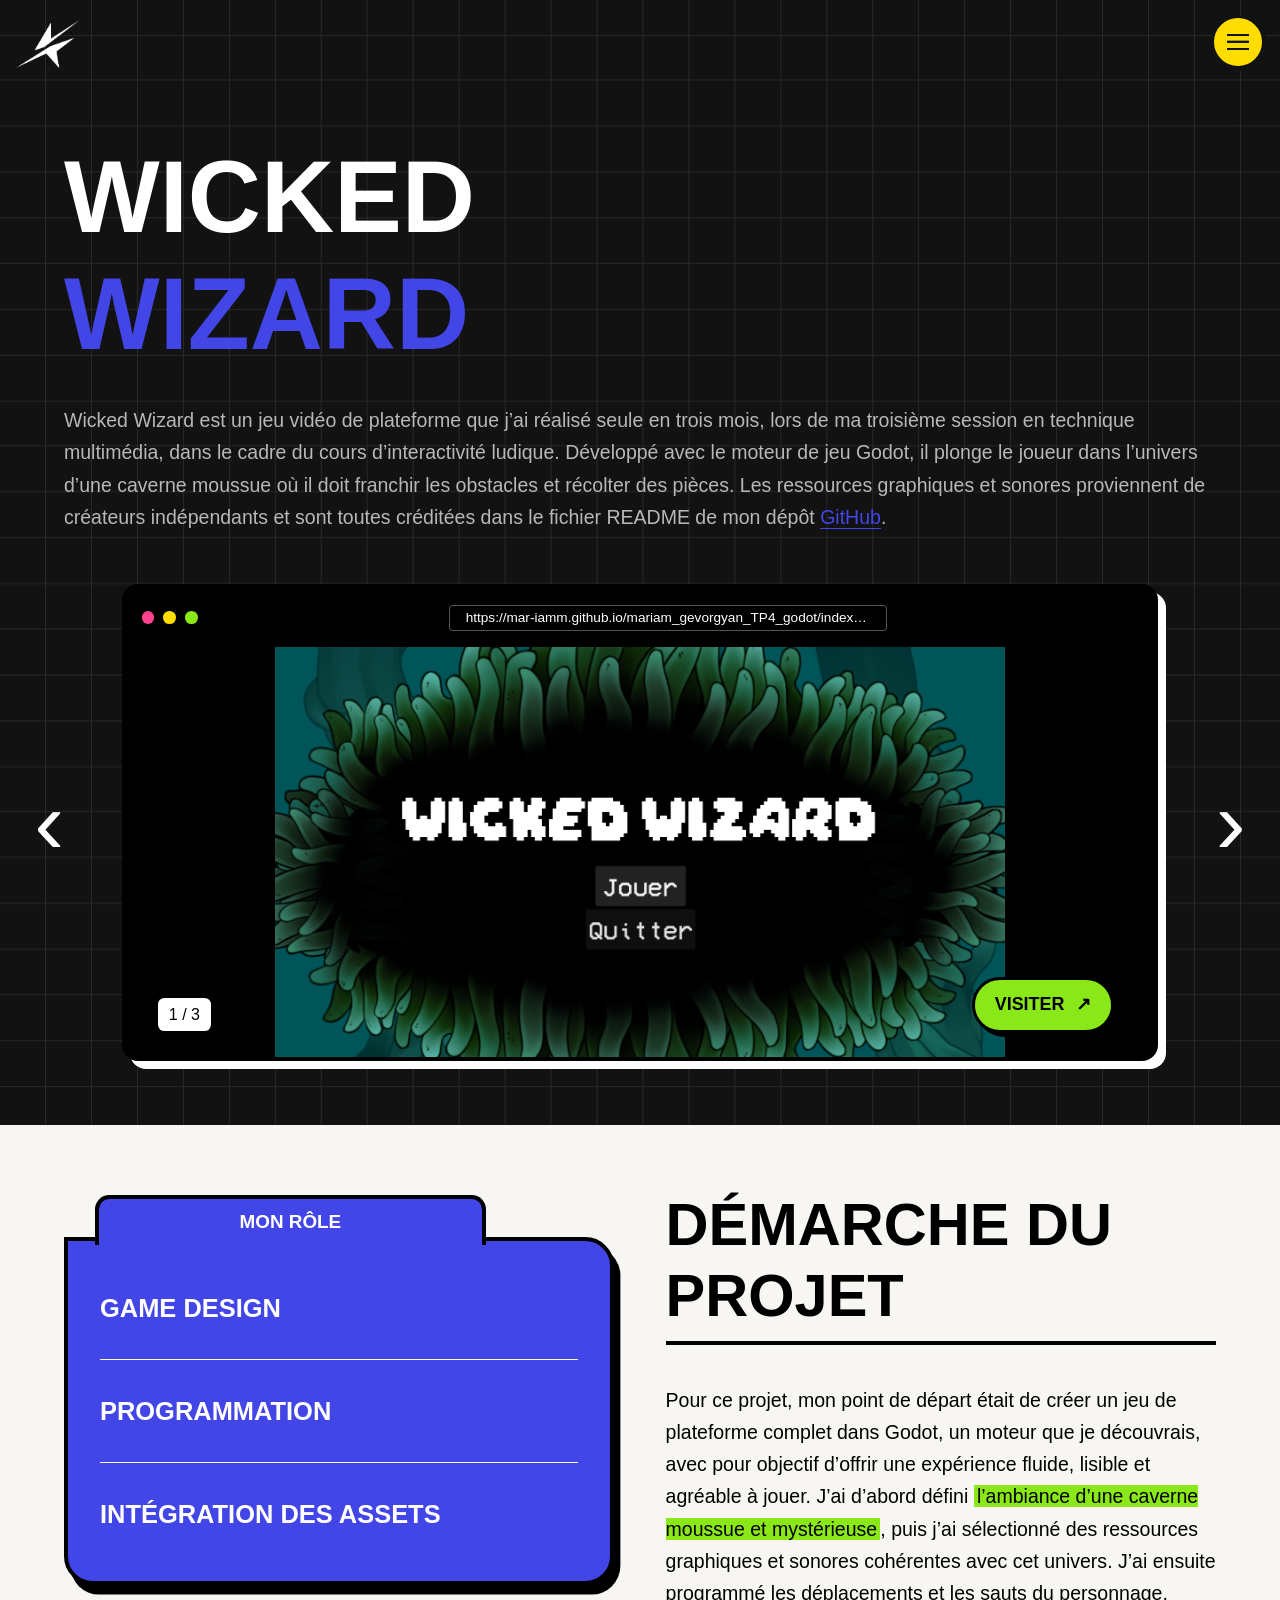
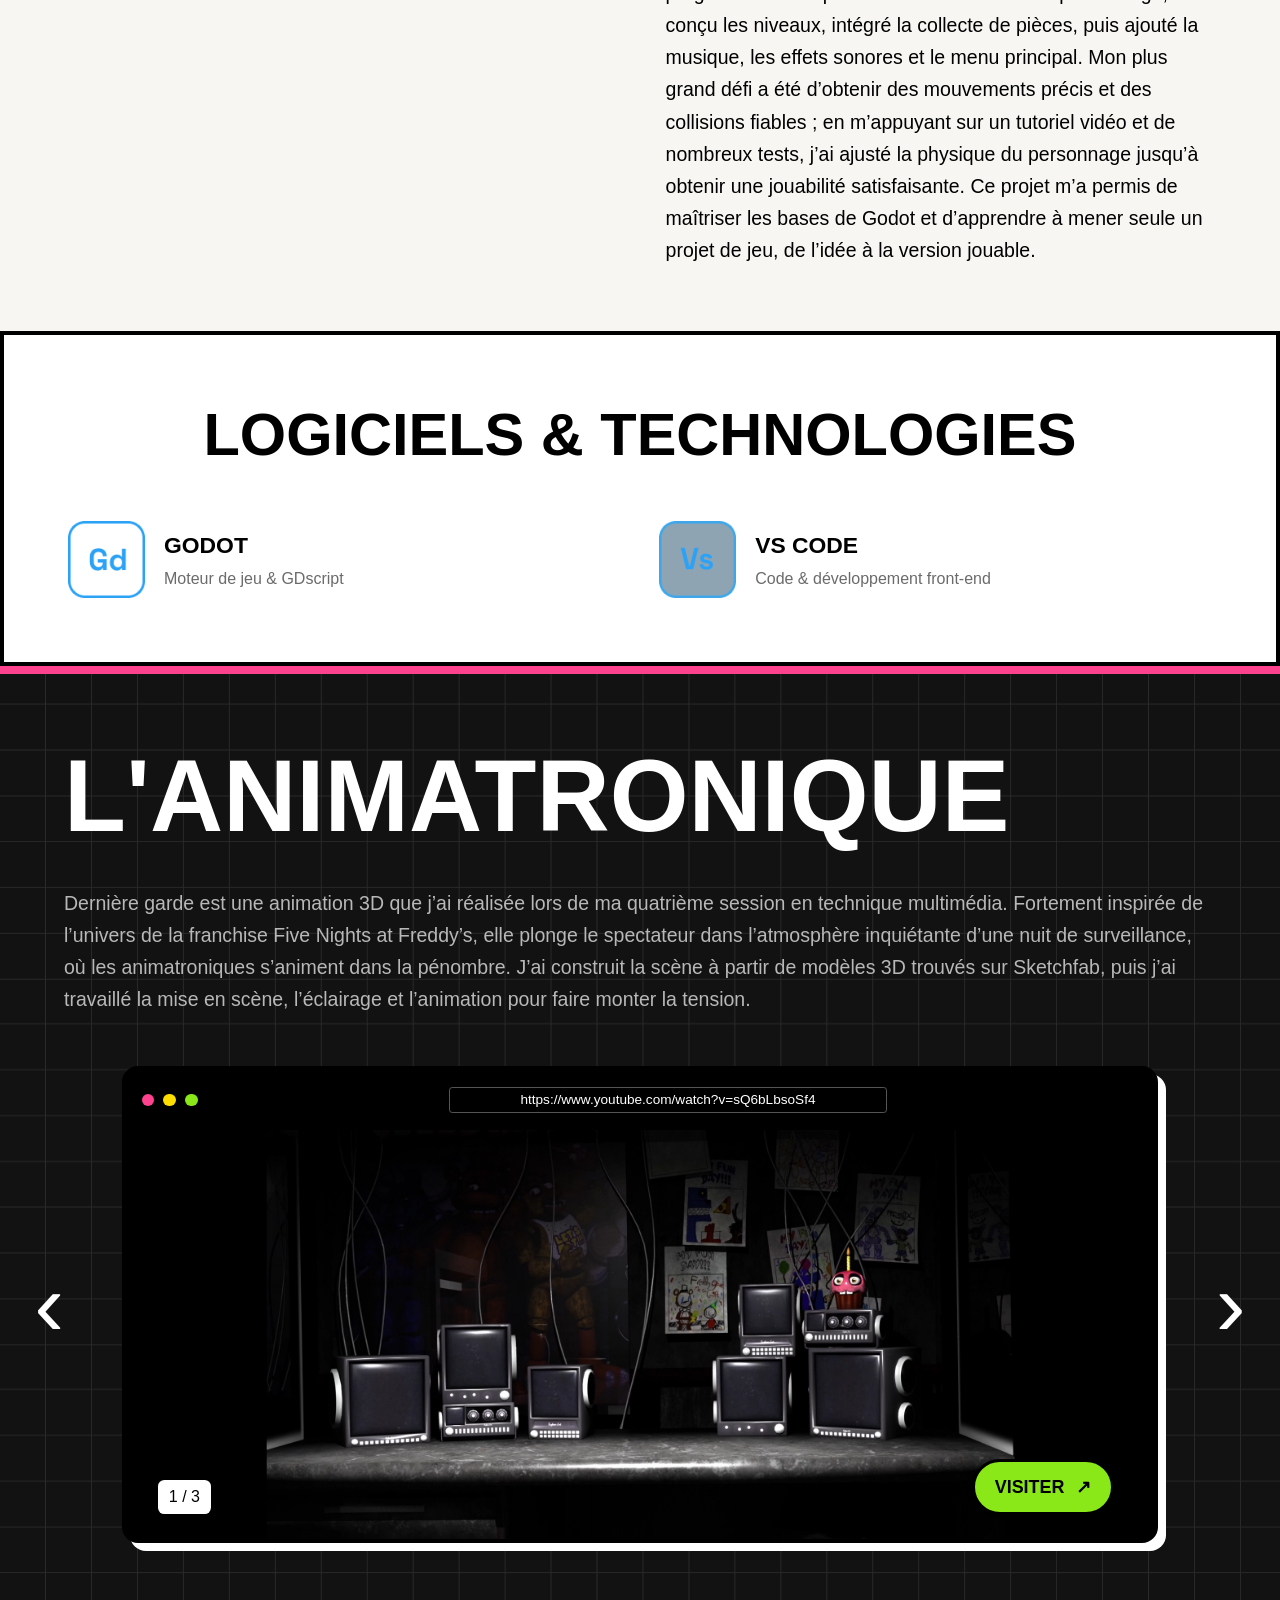
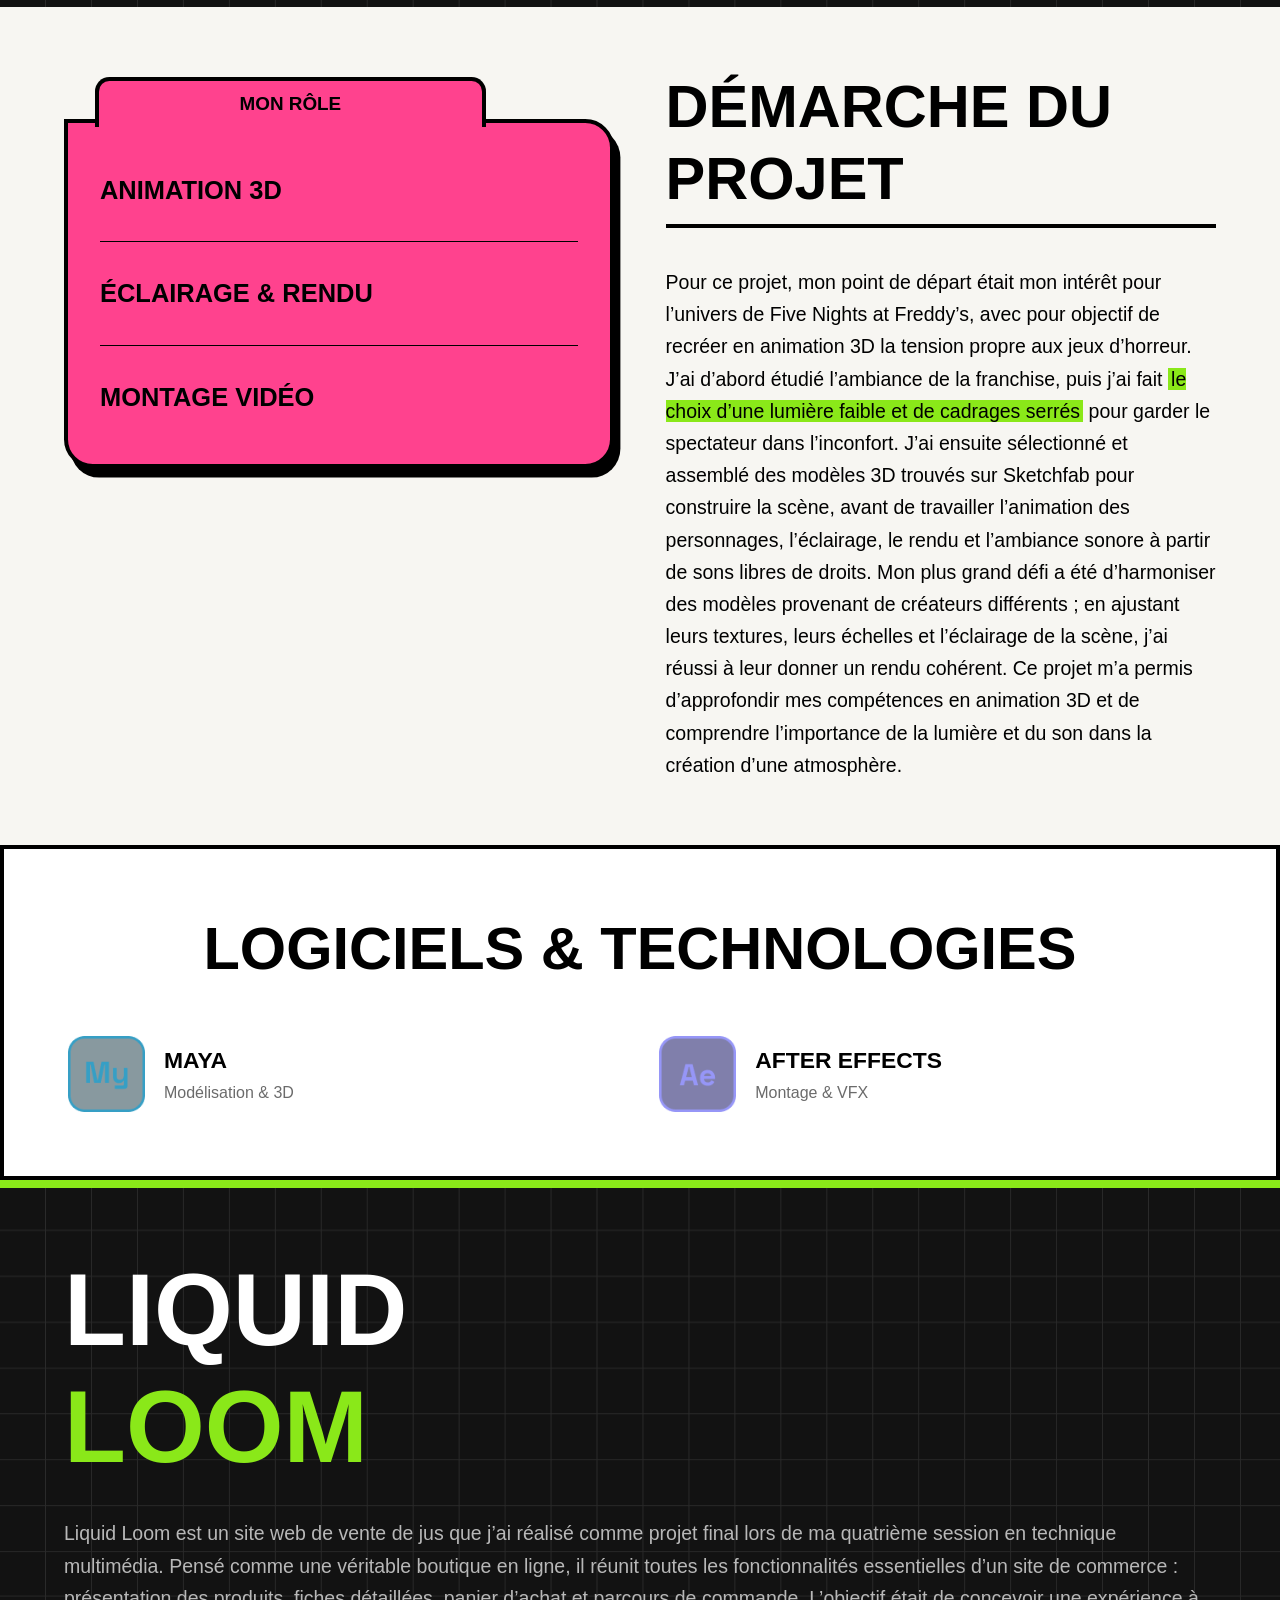
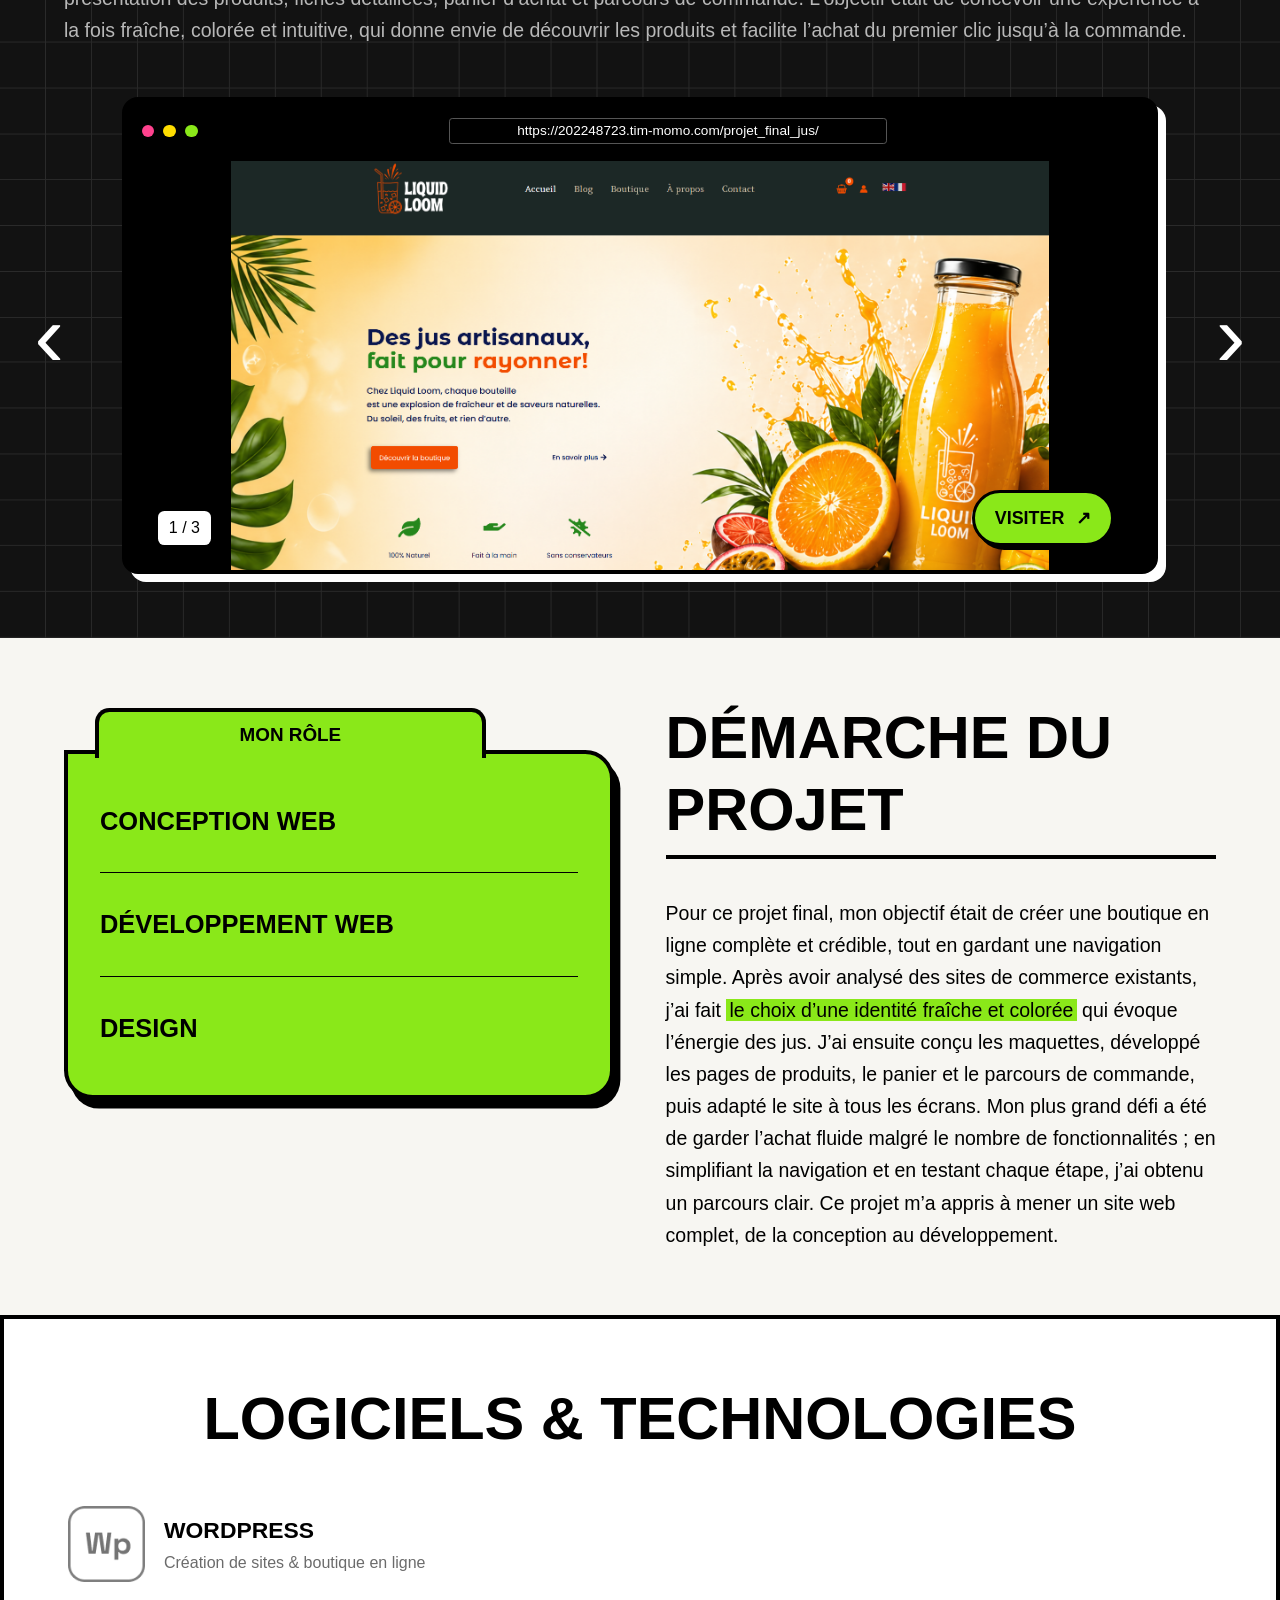
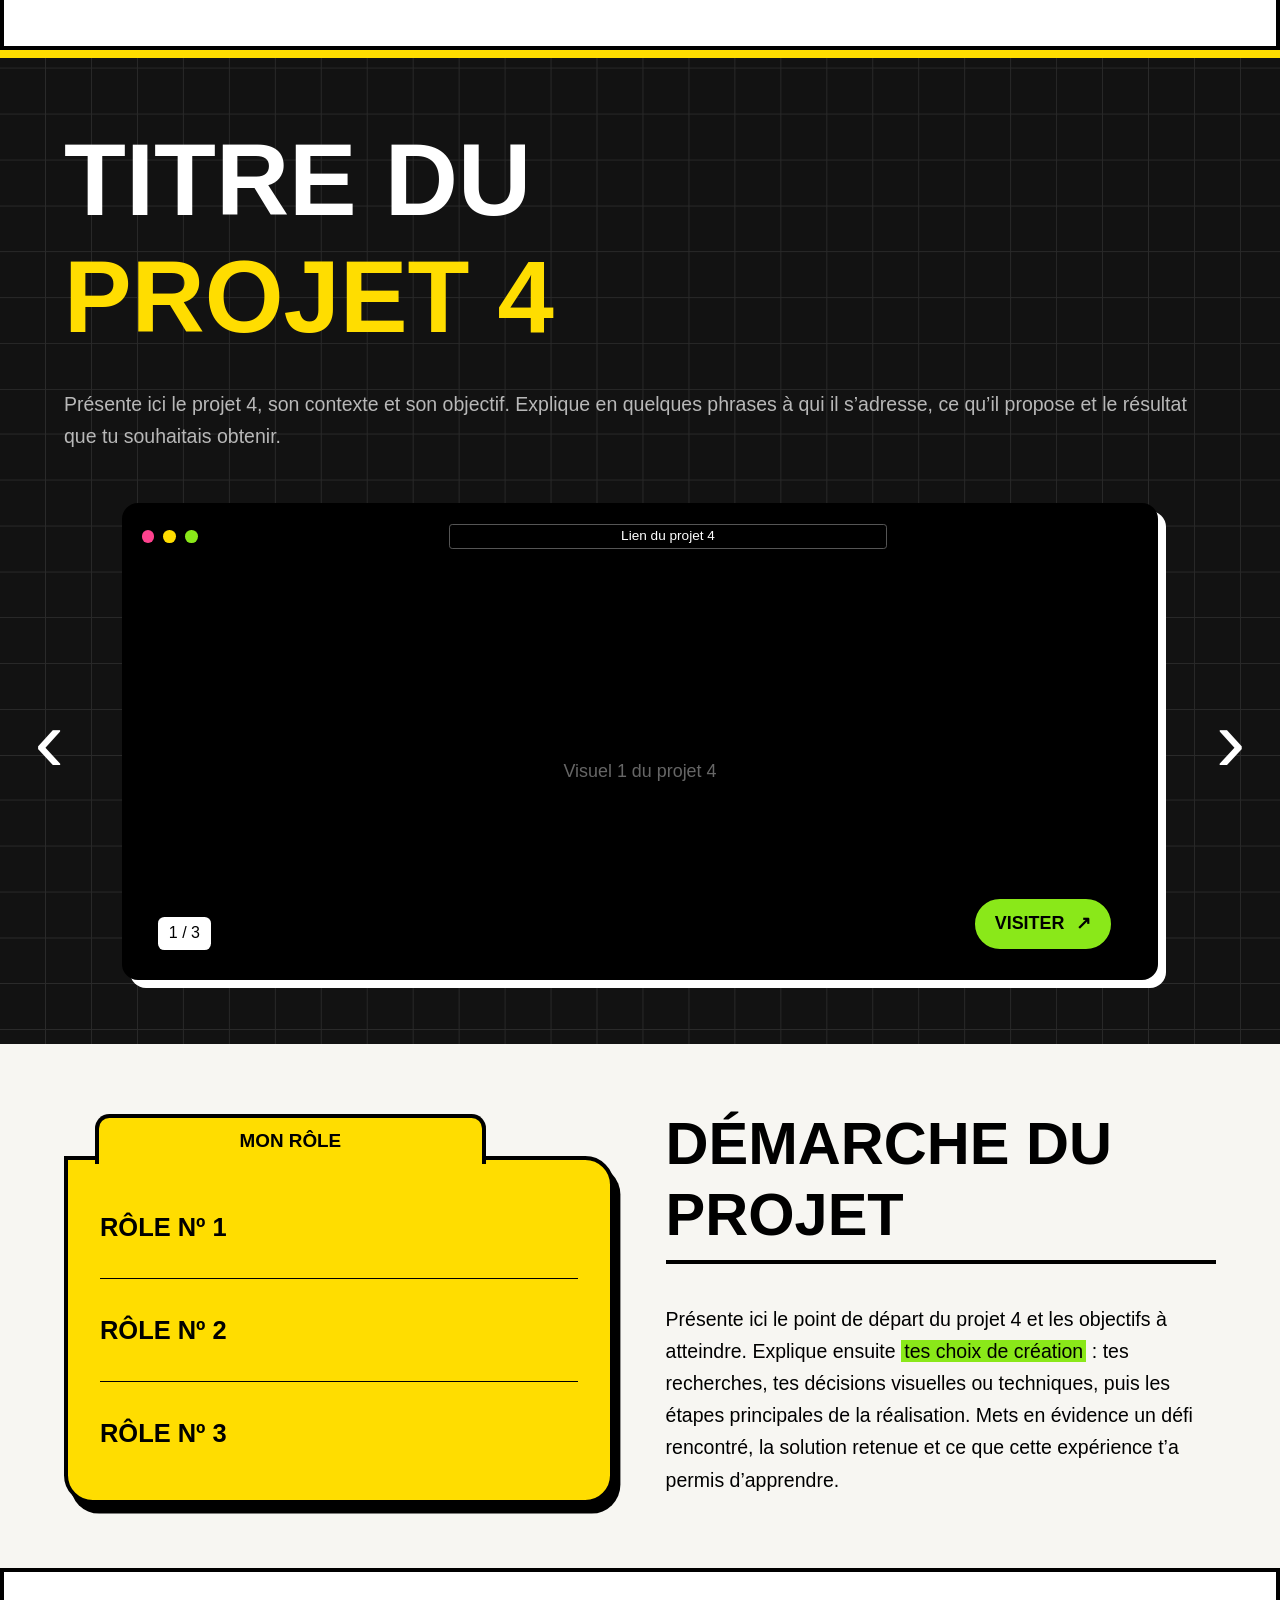
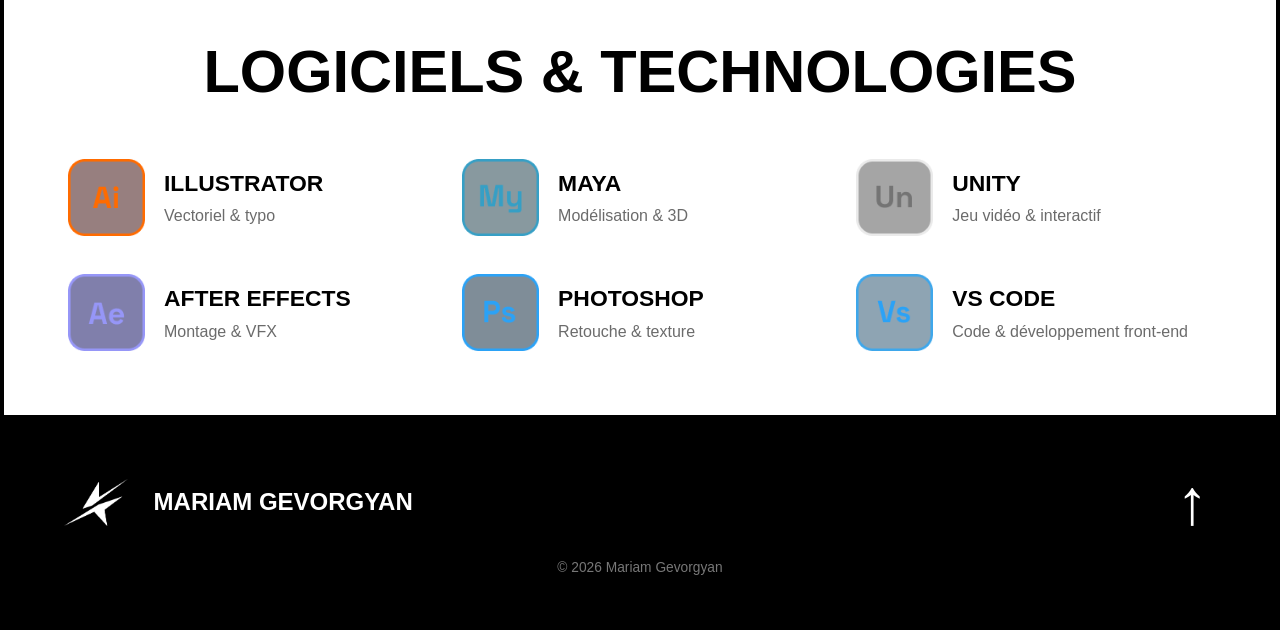
==== commit f3002dba: "Add project images and enhance project details in HTML and CSS" ====
--- a/projet.html
+++ b/projet.html
@@ -1,5 +1,6 @@
 <!DOCTYPE html>
 <html lang="fr">
+    <!-- Informations de la page et liens vers les feuilles de style. -->
     <head>
         <meta charset="UTF-8">
         <meta name="viewport" content="width=device-width, initial-scale=1.0">
@@ -12,9 +13,11 @@
         <link rel="stylesheet" href="css/composants/contact.css">
         <link rel="stylesheet" href="css/composants/projet-detail.css">
         <link rel="stylesheet" href="css/mobile-projet.css">
+        
     </head>
     <body class="page-projet" id="haut">
         <a class="lien-evitement" href="#contenu">Aller au contenu</a>
+        <!-- En-tête : logo et menus de navigation desktop et mobile. -->
         <header class="entete">
             <a class="entete__marque" href="index.html#accueil" aria-label="Mariam Gevorgyan — accueil">
                 <img class="entete__logo" src="assets/images/white_logo.png" alt="">
@@ -25,7 +28,7 @@
                         <a href="index.html#accueil">Accueil</a>
                     </li>
                     <li>
-                        <a href="projet.html">Projets</a>
+                        <a href="#contenu">Projets</a>
                     </li>
                     <li>
                         <a href="index.html#contact">Contact</a>
@@ -36,7 +39,7 @@
                 </ul>
             </nav>
 
-            <!-- Menu natif : Entrée ou Espace ouvre/ferme le panneau sans JavaScript. -->
+            <!-- Menu "burger" mobile -->
             <details class="menu-mobile">
                 <summary class="menu-mobile__bouton">
                     <span class="menu-mobile__icone" aria-hidden="true"></span>
@@ -53,16 +56,19 @@
                 </nav>
             </details>
         </header>
+
+        <!-- Contenu principal : les quatre projets présentés à la suite. -->
+
         <main id="contenu" tabindex="-1">
             <h1 class="texte-accessible">Mes projets</h1>
             <!-- PROJET 1 — BLEU : tous les projets restent visibles à la suite. -->
             <article class="fiche-projet fiche-projet--bleu" id="projet-1" aria-labelledby="titre-projet-1">
                 <section class="projet-presentation" aria-labelledby="titre-projet-1">
                     <h2 class="projet-presentation__titre" id="titre-projet-1">
-                        <span>Titre du <span class="projet-presentation__accent">projet 1</span>
+                        <span>WICKED <span class="projet-presentation__accent">WIZARD</span>
                         </span>
                     </h2>
-                    <p class="projet-presentation__description">Présente ici le projet 1, son contexte et son objectif. Explique en quelques phrases à qui il s’adresse, ce qu’il propose et le résultat que tu souhaitais obtenir.</p>
+                    <p class="projet-presentation__description">Wicked Wizard est un jeu vidéo de plateforme que j’ai réalisé seule en trois mois, lors de ma troisième session en technique multimédia, dans le cadre du cours d’interactivité ludique. Développé avec le moteur de jeu Godot, il plonge le joueur dans l’univers d’une caverne moussue où il doit franchir les obstacles et récolter des pièces. Les ressources graphiques et sonores proviennent de créateurs indépendants et sont toutes créditées dans le fichier README de mon dépôt <a class="projet-presentation__lien" href="https://github.com/mar-iamm/mariam_gevorgyan_TP4_godot" target="_blank" rel="noopener noreferrer">GitHub</a>.</p>
                     <div class="galerie" role="region" aria-label="Images du projet 1">
                         <!-- Carrousel 1 : ce groupe radio est indépendant des trois autres. -->
                         <p class="texte-accessible" id="aide-galerie-1">Au clavier, utilisez les flèches gauche et droite pour changer d’image après avoir atteint ce groupe avec la touche Tab.</p>
@@ -76,22 +82,28 @@
                                     <span class="galerie__temoin galerie__temoin--jaune"></span>
                                     <span class="galerie__temoin galerie__temoin--vert"></span>
                                 </div>
-                                <span class="galerie__adresse">Lien du projet 1</span>
+                                <span class="galerie__adresse">https://mar-iamm.github.io/mariam_gevorgyan_TP4_godot/index.html</span>
                             </div>
                             <figure class="galerie__diapositive galerie__diapositive--1">
-                                <div class="galerie__emplacement">Visuel 1 du projet 1</div>
+                                <img class="galerie__image" src="assets/images/projet1-visuel1.png" alt="Visuel 1 du projet 1">
                                 <figcaption class="galerie__compteur">1 / 3</figcaption>
                             </figure>
                             <figure class="galerie__diapositive galerie__diapositive--2">
-                                <div class="galerie__emplacement">Visuel 2 du projet 1</div>
+                                <img class="galerie__image" src="assets/images/projet1-visuel2.png" alt="Visuel 2 du projet 1">
                                 <figcaption class="galerie__compteur">2 / 3</figcaption>
                             </figure>
                             <figure class="galerie__diapositive galerie__diapositive--3">
-                                <div class="galerie__emplacement">Visuel 3 du projet 1</div>
+                                <img class="galerie__image" src="assets/images/projet1-visuel3.png" alt="Visuel 3 du projet 1">
                                 <figcaption class="galerie__compteur">3 / 3</figcaption>
                             </figure>
-                            <button class="galerie__visiter" type="button" disabled>Visiter <span aria-hidden="true">↗</span>
-                            </button>
+
+                        <a class="galerie__visiter"
+                        href="https://mar-iamm.github.io/mariam_gevorgyan_TP4_godot/index.html"
+                        target="_blank"
+                        rel="noopener noreferrer">
+                        Visiter <span aria-hidden="true">↗</span>
+                        </a>
+
                         </div>
                         <div class="galerie__navigation galerie__navigation--1">
                             <label class="galerie__fleche galerie__fleche--precedente" for="projet-1-image-3">
@@ -125,56 +137,32 @@
                         </div>
                     </div>
                 </section>
+
+                <!-- Analyse du projet : mon rôle et ma démarche de création. -->
                 <section class="analyse-projet" aria-labelledby="titre-demarche-1">
                     <aside class="role-projet" aria-labelledby="titre-role-1">
                         <h3 class="role-projet__titre" id="titre-role-1">Mon rôle</h3>
                         <ul class="role-projet__liste">
-                            <li class="role-projet__element">Rôle nº 1</li>
-                            <li class="role-projet__element">Rôle nº 2</li>
-                            <li class="role-projet__element">Rôle nº 3</li>
+                            <li class="role-projet__element">Game design</li>
+                            <li class="role-projet__element">Programmation</li>
+                            <li class="role-projet__element">Intégration des assets</li>
                         </ul>
                     </aside>
                     <div class="demarche-projet">
                         <h3 class="demarche-projet__titre" id="titre-demarche-1">Démarche du projet</h3>
-                        <p class="demarche-projet__texte">Présente ici le point de départ du projet 1 et les objectifs à atteindre. Explique ensuite <mark class="demarche-projet__accent">tes choix de création</mark> : tes recherches, tes décisions visuelles ou techniques, puis les étapes principales de la réalisation. Mets en évidence un défi rencontré, la solution retenue et ce que cette expérience t’a permis d’apprendre.</p>
-                    </div>
-                </section>
+                        <p class="demarche-projet__texte">Pour ce projet, mon point de départ était de créer un jeu de plateforme complet dans Godot, un moteur que je découvrais, avec pour objectif d’offrir une expérience fluide, lisible et agréable à jouer. J’ai d’abord défini <mark class="demarche-projet__accent">l’ambiance d’une caverne moussue et mystérieuse</mark>, puis j’ai sélectionné des ressources graphiques et sonores cohérentes avec cet univers. J’ai ensuite programmé les déplacements et les sauts du personnage, conçu les niveaux, intégré la collecte de pièces, puis ajouté la musique, les effets sonores et le menu principal. Mon plus grand défi a été d’obtenir des mouvements précis et des collisions fiables ; en m’appuyant sur un tutoriel vidéo et de nombreux tests, j’ai ajusté la physique du personnage jusqu’à obtenir une jouabilité satisfaisante. Ce projet m’a permis de maîtriser les bases de Godot et d’apprendre à mener seule un projet de jeu, de l’idée à la version jouable.</p>
+                    </div>
+                </section>
+
+                <!-- Logiciels et technologies utilisés pour le projet. -->
                 <section class="outils-projet" aria-labelledby="titre-outils-1">
                     <h3 class="outils-projet__titre" id="titre-outils-1">Logiciels &amp; technologies</h3>
                     <ul class="outils-projet__liste">
                         <li class="outil-projet">
-                            <img class="outil-projet__icone" src="assets/images/illustrator_logo.png" alt="" loading="lazy">
-                            <div>
-                                <h4 class="outil-projet__nom">Illustrator</h4>
-                                <p class="outil-projet__usage">Vectoriel &amp; typo</p>
-                            </div>
-                        </li>
-                        <li class="outil-projet">
-                            <img class="outil-projet__icone" src="assets/images/maya_logo.png" alt="" loading="lazy">
-                            <div>
-                                <h4 class="outil-projet__nom">Maya</h4>
-                                <p class="outil-projet__usage">Modélisation &amp; 3D</p>
-                            </div>
-                        </li>
-                        <li class="outil-projet">
-                            <img class="outil-projet__icone" src="assets/images/unity_logo.png" alt="" loading="lazy">
-                            <div>
-                                <h4 class="outil-projet__nom">Unity</h4>
-                                <p class="outil-projet__usage">Jeu vidéo &amp; interactif</p>
-                            </div>
-                        </li>
-                        <li class="outil-projet">
-                            <img class="outil-projet__icone" src="assets/images/after_effects_logo.png" alt="" loading="lazy">
-                            <div>
-                                <h4 class="outil-projet__nom">After Effects</h4>
-                                <p class="outil-projet__usage">Montage &amp; VFX</p>
-                            </div>
-                        </li>
-                        <li class="outil-projet">
-                            <img class="outil-projet__icone" src="assets/images/photoshop_logo.png" alt="" loading="lazy">
-                            <div>
-                                <h4 class="outil-projet__nom">Photoshop</h4>
-                                <p class="outil-projet__usage">Retouche &amp; texture</p>
+                            <img class="outil-projet__icone" src="assets/images/godot_logo.png" alt="" loading="lazy">
+                            <div>
+                                <h4 class="outil-projet__nom">Godot</h4>
+                                <p class="outil-projet__usage">Moteur de jeu &amp; GDscript</p>
                             </div>
                         </li>
                         <li class="outil-projet">
@@ -191,10 +179,9 @@
             <article class="fiche-projet fiche-projet--rose" id="projet-2" aria-labelledby="titre-projet-2">
                 <section class="projet-presentation" aria-labelledby="titre-projet-2">
                     <h2 class="projet-presentation__titre" id="titre-projet-2">
-                        <span>Titre du <span class="projet-presentation__accent">projet 2</span>
-                        </span>
+                        <span>L'animatronique</span>
                     </h2>
-                    <p class="projet-presentation__description">Présente ici le projet 2, son contexte et son objectif. Explique en quelques phrases à qui il s’adresse, ce qu’il propose et le résultat que tu souhaitais obtenir.</p>
+                    <p class="projet-presentation__description">Dernière garde est une animation 3D que j’ai réalisée lors de ma quatrième session en technique multimédia. Fortement inspirée de l’univers de la franchise Five Nights at Freddy’s, elle plonge le spectateur dans l’atmosphère inquiétante d’une nuit de surveillance, où les animatroniques s’animent dans la pénombre. J’ai construit la scène à partir de modèles 3D trouvés sur Sketchfab, puis j’ai travaillé la mise en scène, l’éclairage et l’animation pour faire monter la tension.</p>
                     <div class="galerie" role="region" aria-label="Images du projet 2">
                         <!-- Carrousel 2 : ce groupe radio est indépendant des trois autres. -->
                         <p class="texte-accessible" id="aide-galerie-2">Au clavier, utilisez les flèches gauche et droite pour changer d’image après avoir atteint ce groupe avec la touche Tab.</p>
@@ -208,22 +195,28 @@
                                     <span class="galerie__temoin galerie__temoin--jaune"></span>
                                     <span class="galerie__temoin galerie__temoin--vert"></span>
                                 </div>
-                                <span class="galerie__adresse">Lien du projet 2</span>
+                                <span class="galerie__adresse">https://www.youtube.com/watch?v=sQ6bLbsoSf4</span>
                             </div>
                             <figure class="galerie__diapositive galerie__diapositive--1">
-                                <div class="galerie__emplacement">Visuel 1 du projet 2</div>
+                                <img class="galerie__image" src="assets/images/projet2-visuel1.png" alt="Visuel 1 du projet 1">
                                 <figcaption class="galerie__compteur">1 / 3</figcaption>
                             </figure>
                             <figure class="galerie__diapositive galerie__diapositive--2">
-                                <div class="galerie__emplacement">Visuel 2 du projet 2</div>
+                                <img class="galerie__image" src="assets/images/projet2-visuel2.png" alt="Visuel 2 du projet 1">
                                 <figcaption class="galerie__compteur">2 / 3</figcaption>
                             </figure>
                             <figure class="galerie__diapositive galerie__diapositive--3">
-                                <div class="galerie__emplacement">Visuel 3 du projet 2</div>
+                                <img class="galerie__image" src="assets/images/projet2-visuel3.png" alt="Visuel 3 du projet 1">
                                 <figcaption class="galerie__compteur">3 / 3</figcaption>
                             </figure>
-                            <button class="galerie__visiter" type="button" disabled>Visiter <span aria-hidden="true">↗</span>
-                            </button>
+
+                        <a class="galerie__visiter"
+                        href="https://youtu.be/sQ6bLbsoSf4"
+                        target="_blank"
+                        rel="noopener noreferrer">
+                        Visiter <span aria-hidden="true">↗</span>
+                        </a>
+
                         </div>
                         <div class="galerie__navigation galerie__navigation--1">
                             <label class="galerie__fleche galerie__fleche--precedente" for="projet-2-image-3">
@@ -256,32 +249,29 @@
                             </label>
                         </div>
                     </div>
+
+                    <!-- Analyse du projet : mon rôle et ma démarche de création. -->
                 </section>
                 <section class="analyse-projet" aria-labelledby="titre-demarche-2">
                     <aside class="role-projet" aria-labelledby="titre-role-2">
                         <h3 class="role-projet__titre" id="titre-role-2">Mon rôle</h3>
                         <ul class="role-projet__liste">
-                            <li class="role-projet__element">Rôle nº 1</li>
-                            <li class="role-projet__element">Rôle nº 2</li>
-                            <li class="role-projet__element">Rôle nº 3</li>
+                            <li class="role-projet__element">Animation 3D</li>
+                            <li class="role-projet__element">Éclairage & rendu</li>
+                            <li class="role-projet__element">Montage vidéo</li>
                         </ul>
                     </aside>
                     <div class="demarche-projet">
                         <h3 class="demarche-projet__titre" id="titre-demarche-2">Démarche du projet</h3>
-                        <p class="demarche-projet__texte">Présente ici le point de départ du projet 2 et les objectifs à atteindre. Explique ensuite <mark class="demarche-projet__accent">tes choix de création</mark> : tes recherches, tes décisions visuelles ou techniques, puis les étapes principales de la réalisation. Mets en évidence un défi rencontré, la solution retenue et ce que cette expérience t’a permis d’apprendre.</p>
-                    </div>
-                </section>
+                        <p class="demarche-projet__texte">Pour ce projet, mon point de départ était mon intérêt pour l’univers de Five Nights at Freddy’s, avec pour objectif de recréer en animation 3D la tension propre aux jeux d’horreur. J’ai d’abord étudié l’ambiance de la franchise, puis j’ai fait <mark class="demarche-projet__accent">le choix d’une lumière faible et de cadrages serrés</mark> pour garder le spectateur dans l’inconfort. J’ai ensuite sélectionné et assemblé des modèles 3D trouvés sur Sketchfab pour construire la scène, avant de travailler l’animation des personnages, l’éclairage, le rendu et l’ambiance sonore à partir de sons libres de droits. Mon plus grand défi a été d’harmoniser des modèles provenant de créateurs différents ; en ajustant leurs textures, leurs échelles et l’éclairage de la scène, j’ai réussi à leur donner un rendu cohérent. Ce projet m’a permis d’approfondir mes compétences en animation 3D et de comprendre l’importance de la lumière et du son dans la création d’une atmosphère.</p>
+                    </div>
+                </section>
+
+                <!-- Logiciels et technologies utilisés pour le projet. -->
                 <section class="outils-projet" aria-labelledby="titre-outils-2">
                     <h3 class="outils-projet__titre" id="titre-outils-2">Logiciels &amp; technologies</h3>
                     <ul class="outils-projet__liste">
                         <li class="outil-projet">
-                            <img class="outil-projet__icone" src="assets/images/illustrator_logo.png" alt="" loading="lazy">
-                            <div>
-                                <h4 class="outil-projet__nom">Illustrator</h4>
-                                <p class="outil-projet__usage">Vectoriel &amp; typo</p>
-                            </div>
-                        </li>
-                        <li class="outil-projet">
                             <img class="outil-projet__icone" src="assets/images/maya_logo.png" alt="" loading="lazy">
                             <div>
                                 <h4 class="outil-projet__nom">Maya</h4>
@@ -289,31 +279,10 @@
                             </div>
                         </li>
                         <li class="outil-projet">
-                            <img class="outil-projet__icone" src="assets/images/unity_logo.png" alt="" loading="lazy">
-                            <div>
-                                <h4 class="outil-projet__nom">Unity</h4>
-                                <p class="outil-projet__usage">Jeu vidéo &amp; interactif</p>
-                            </div>
-                        </li>
-                        <li class="outil-projet">
                             <img class="outil-projet__icone" src="assets/images/after_effects_logo.png" alt="" loading="lazy">
                             <div>
                                 <h4 class="outil-projet__nom">After Effects</h4>
                                 <p class="outil-projet__usage">Montage &amp; VFX</p>
-                            </div>
-                        </li>
-                        <li class="outil-projet">
-                            <img class="outil-projet__icone" src="assets/images/photoshop_logo.png" alt="" loading="lazy">
-                            <div>
-                                <h4 class="outil-projet__nom">Photoshop</h4>
-                                <p class="outil-projet__usage">Retouche &amp; texture</p>
-                            </div>
-                        </li>
-                        <li class="outil-projet">
-                            <img class="outil-projet__icone" src="assets/images/vscode_logo.png" alt="" loading="lazy">
-                            <div>
-                                <h4 class="outil-projet__nom">VS Code</h4>
-                                <p class="outil-projet__usage">Code &amp; développement front-end</p>
                             </div>
                         </li>
                     </ul>
@@ -323,10 +292,10 @@
             <article class="fiche-projet fiche-projet--vert" id="projet-3" aria-labelledby="titre-projet-3">
                 <section class="projet-presentation" aria-labelledby="titre-projet-3">
                     <h2 class="projet-presentation__titre" id="titre-projet-3">
-                        <span>Titre du <span class="projet-presentation__accent">projet 3</span>
+                        <span>Liquid <span class="projet-presentation__accent">Loom</span>
                         </span>
                     </h2>
-                    <p class="projet-presentation__description">Présente ici le projet 3, son contexte et son objectif. Explique en quelques phrases à qui il s’adresse, ce qu’il propose et le résultat que tu souhaitais obtenir.</p>
+                    <p class="projet-presentation__description">Liquid Loom est un site web de vente de jus que j’ai réalisé comme projet final lors de ma quatrième session en technique multimédia. Pensé comme une véritable boutique en ligne, il réunit toutes les fonctionnalités essentielles d’un site de commerce : présentation des produits, fiches détaillées, panier d’achat et parcours de commande. L’objectif était de concevoir une expérience à la fois fraîche, colorée et intuitive, qui donne envie de découvrir les produits et facilite l’achat du premier clic jusqu’à la commande.</p>
                     <div class="galerie" role="region" aria-label="Images du projet 3">
                         <!-- Carrousel 3 : ce groupe radio est indépendant des trois autres. -->
                         <p class="texte-accessible" id="aide-galerie-3">Au clavier, utilisez les flèches gauche et droite pour changer d’image après avoir atteint ce groupe avec la touche Tab.</p>
@@ -340,22 +309,28 @@
                                     <span class="galerie__temoin galerie__temoin--jaune"></span>
                                     <span class="galerie__temoin galerie__temoin--vert"></span>
                                 </div>
-                                <span class="galerie__adresse">Lien du projet 3</span>
+                                <span class="galerie__adresse">https://202248723.tim-momo.com/projet_final_jus/</span>
                             </div>
                             <figure class="galerie__diapositive galerie__diapositive--1">
-                                <div class="galerie__emplacement">Visuel 1 du projet 3</div>
+                                <img class="galerie__image" src="assets/images/projet3-visuel1.png" alt="Visuel 1 du projet 1">
                                 <figcaption class="galerie__compteur">1 / 3</figcaption>
                             </figure>
                             <figure class="galerie__diapositive galerie__diapositive--2">
-                                <div class="galerie__emplacement">Visuel 2 du projet 3</div>
+                                <img class="galerie__image" src="assets/images/projet3-visuel2.png" alt="Visuel 2 du projet 1">
                                 <figcaption class="galerie__compteur">2 / 3</figcaption>
                             </figure>
                             <figure class="galerie__diapositive galerie__diapositive--3">
-                                <div class="galerie__emplacement">Visuel 3 du projet 3</div>
+                                <img class="galerie__image" src="assets/images/projet3-visuel3.png" alt="Visuel 3 du projet 1">
                                 <figcaption class="galerie__compteur">3 / 3</figcaption>
                             </figure>
-                            <button class="galerie__visiter" type="button" disabled>Visiter <span aria-hidden="true">↗</span>
-                            </button>
+
+                        <a class="galerie__visiter"
+                        href="https://202248723.tim-momo.com/projet_final_jus/"
+                        target="_blank"
+                        rel="noopener noreferrer">
+                        Visiter <span aria-hidden="true">↗</span>
+                        </a>
+
                         </div>
                         <div class="galerie__navigation galerie__navigation--1">
                             <label class="galerie__fleche galerie__fleche--precedente" for="projet-3-image-3">
@@ -389,63 +364,32 @@
                         </div>
                     </div>
                 </section>
+
+                <!-- Analyse du projet : mon rôle et ma démarche de création. -->
                 <section class="analyse-projet" aria-labelledby="titre-demarche-3">
                     <aside class="role-projet" aria-labelledby="titre-role-3">
                         <h3 class="role-projet__titre" id="titre-role-3">Mon rôle</h3>
                         <ul class="role-projet__liste">
-                            <li class="role-projet__element">Rôle nº 1</li>
-                            <li class="role-projet__element">Rôle nº 2</li>
-                            <li class="role-projet__element">Rôle nº 3</li>
+                            <li class="role-projet__element">Conception web</li>
+                            <li class="role-projet__element">Développement web</li>
+                            <li class="role-projet__element">Design</li>
                         </ul>
                     </aside>
                     <div class="demarche-projet">
                         <h3 class="demarche-projet__titre" id="titre-demarche-3">Démarche du projet</h3>
-                        <p class="demarche-projet__texte">Présente ici le point de départ du projet 3 et les objectifs à atteindre. Explique ensuite <mark class="demarche-projet__accent">tes choix de création</mark> : tes recherches, tes décisions visuelles ou techniques, puis les étapes principales de la réalisation. Mets en évidence un défi rencontré, la solution retenue et ce que cette expérience t’a permis d’apprendre.</p>
-                    </div>
-                </section>
+                        <p class="demarche-projet__texte">Pour ce projet final, mon objectif était de créer une boutique en ligne complète et crédible, tout en gardant une navigation simple. Après avoir analysé des sites de commerce existants, j’ai fait <mark class="demarche-projet__accent">le choix d’une identité fraîche et colorée</mark> qui évoque l’énergie des jus. J’ai ensuite conçu les maquettes, développé les pages de produits, le panier et le parcours de commande, puis adapté le site à tous les écrans. Mon plus grand défi a été de garder l’achat fluide malgré le nombre de fonctionnalités ; en simplifiant la navigation et en testant chaque étape, j’ai obtenu un parcours clair. Ce projet m’a appris à mener un site web complet, de la conception au développement.</p>
+                    </div>
+                </section>
+
+                <!-- Logiciels et technologies utilisés pour le projet. -->
                 <section class="outils-projet" aria-labelledby="titre-outils-3">
                     <h3 class="outils-projet__titre" id="titre-outils-3">Logiciels &amp; technologies</h3>
                     <ul class="outils-projet__liste">
                         <li class="outil-projet">
-                            <img class="outil-projet__icone" src="assets/images/illustrator_logo.png" alt="" loading="lazy">
-                            <div>
-                                <h4 class="outil-projet__nom">Illustrator</h4>
-                                <p class="outil-projet__usage">Vectoriel &amp; typo</p>
-                            </div>
-                        </li>
-                        <li class="outil-projet">
-                            <img class="outil-projet__icone" src="assets/images/maya_logo.png" alt="" loading="lazy">
-                            <div>
-                                <h4 class="outil-projet__nom">Maya</h4>
-                                <p class="outil-projet__usage">Modélisation &amp; 3D</p>
-                            </div>
-                        </li>
-                        <li class="outil-projet">
-                            <img class="outil-projet__icone" src="assets/images/unity_logo.png" alt="" loading="lazy">
-                            <div>
-                                <h4 class="outil-projet__nom">Unity</h4>
-                                <p class="outil-projet__usage">Jeu vidéo &amp; interactif</p>
-                            </div>
-                        </li>
-                        <li class="outil-projet">
-                            <img class="outil-projet__icone" src="assets/images/after_effects_logo.png" alt="" loading="lazy">
-                            <div>
-                                <h4 class="outil-projet__nom">After Effects</h4>
-                                <p class="outil-projet__usage">Montage &amp; VFX</p>
-                            </div>
-                        </li>
-                        <li class="outil-projet">
-                            <img class="outil-projet__icone" src="assets/images/photoshop_logo.png" alt="" loading="lazy">
-                            <div>
-                                <h4 class="outil-projet__nom">Photoshop</h4>
-                                <p class="outil-projet__usage">Retouche &amp; texture</p>
-                            </div>
-                        </li>
-                        <li class="outil-projet">
-                            <img class="outil-projet__icone" src="assets/images/vscode_logo.png" alt="" loading="lazy">
-                            <div>
-                                <h4 class="outil-projet__nom">VS Code</h4>
-                                <p class="outil-projet__usage">Code &amp; développement front-end</p>
+                            <img class="outil-projet__icone" src="assets/images/wordpress_logo.png" alt="" loading="lazy">
+                            <div>
+                                <h4 class="outil-projet__nom">Wordpress</h4>
+                                <p class="outil-projet__usage">Création de sites &amp; boutique en ligne</p>
                             </div>
                         </li>
                     </ul>
@@ -521,6 +465,8 @@
                         </div>
                     </div>
                 </section>
+
+                <!-- Analyse du projet : mon rôle et ma démarche de création. -->
                 <section class="analyse-projet" aria-labelledby="titre-demarche-4">
                     <aside class="role-projet" aria-labelledby="titre-role-4">
                         <h3 class="role-projet__titre" id="titre-role-4">Mon rôle</h3>
@@ -535,6 +481,8 @@
                         <p class="demarche-projet__texte">Présente ici le point de départ du projet 4 et les objectifs à atteindre. Explique ensuite <mark class="demarche-projet__accent">tes choix de création</mark> : tes recherches, tes décisions visuelles ou techniques, puis les étapes principales de la réalisation. Mets en évidence un défi rencontré, la solution retenue et ce que cette expérience t’a permis d’apprendre.</p>
                     </div>
                 </section>
+
+                <!-- Logiciels et technologies utilisés pour le projet. -->
                 <section class="outils-projet" aria-labelledby="titre-outils-4">
                     <h3 class="outils-projet__titre" id="titre-outils-4">Logiciels &amp; technologies</h3>
                     <ul class="outils-projet__liste">
--- a/css/composants/projet-detail.css
+++ b/css/composants/projet-detail.css
@@ -81,6 +81,16 @@
     line-height: 1.5;
 }
 
+.projet-presentation__lien {
+    color: var(--couleur-projet);
+    text-decoration: underline;
+    text-underline-offset: 0.2em;
+}
+
+.projet-presentation__lien:hover {
+    text-decoration-thickness: 0.15em;
+}
+
 /* Carrousel manuel : les boutons radio mémorisent l'image choisie. */
 .galerie {
     position: relative;
@@ -95,7 +105,7 @@
     border: 0.25rem solid var(--noir);
     border-radius: 1rem;
     color: var(--noir);
-    background-color: var(--blanc);
+    background-color: var(--noir);
     box-shadow: 0.8rem 0.8rem 0 var(--blanc);
 }
 
@@ -144,7 +154,13 @@
 .galerie__image,
 .galerie__emplacement {
     width: 100%;
-    height: 36.5rem;
+    height: auto;
+    aspect-ratio: 16 / 9;
+}
+
+.galerie__image {
+    display: block;
+    object-fit: cover;
 }
 
 .galerie__image {
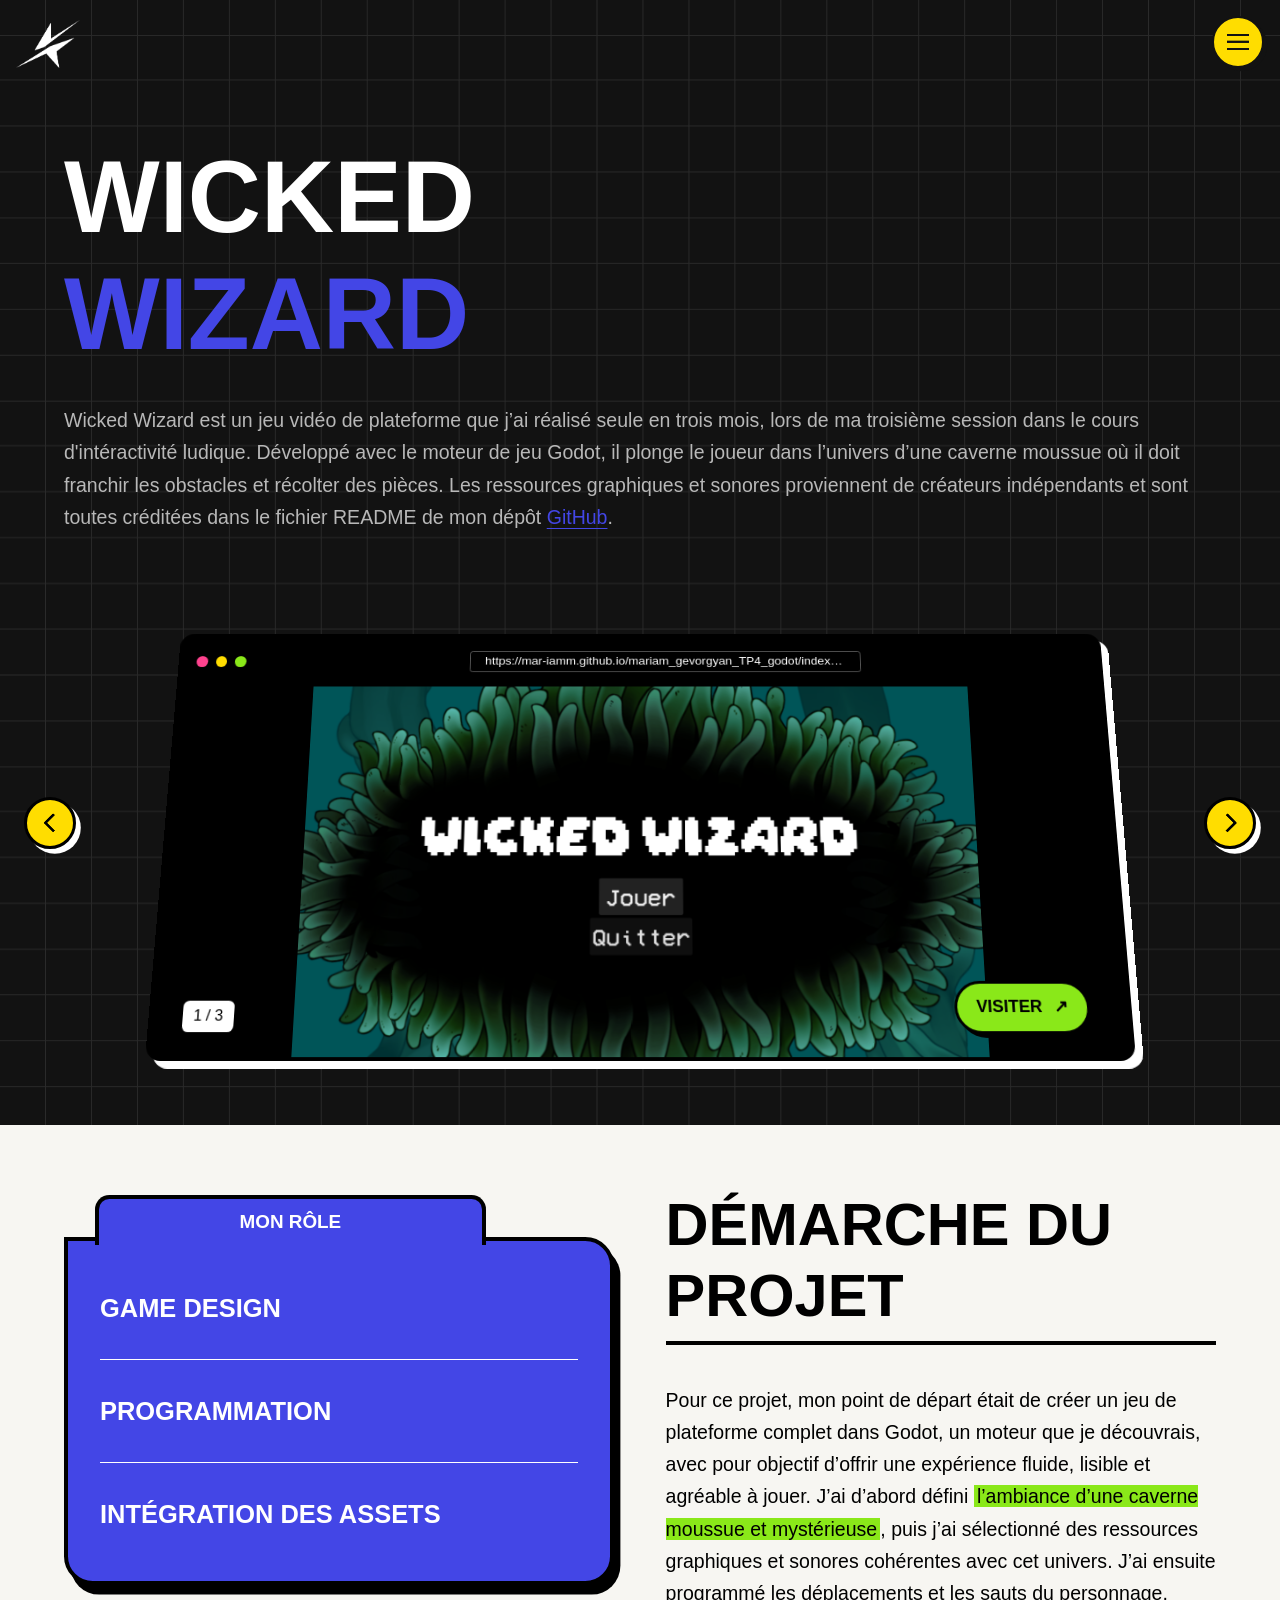
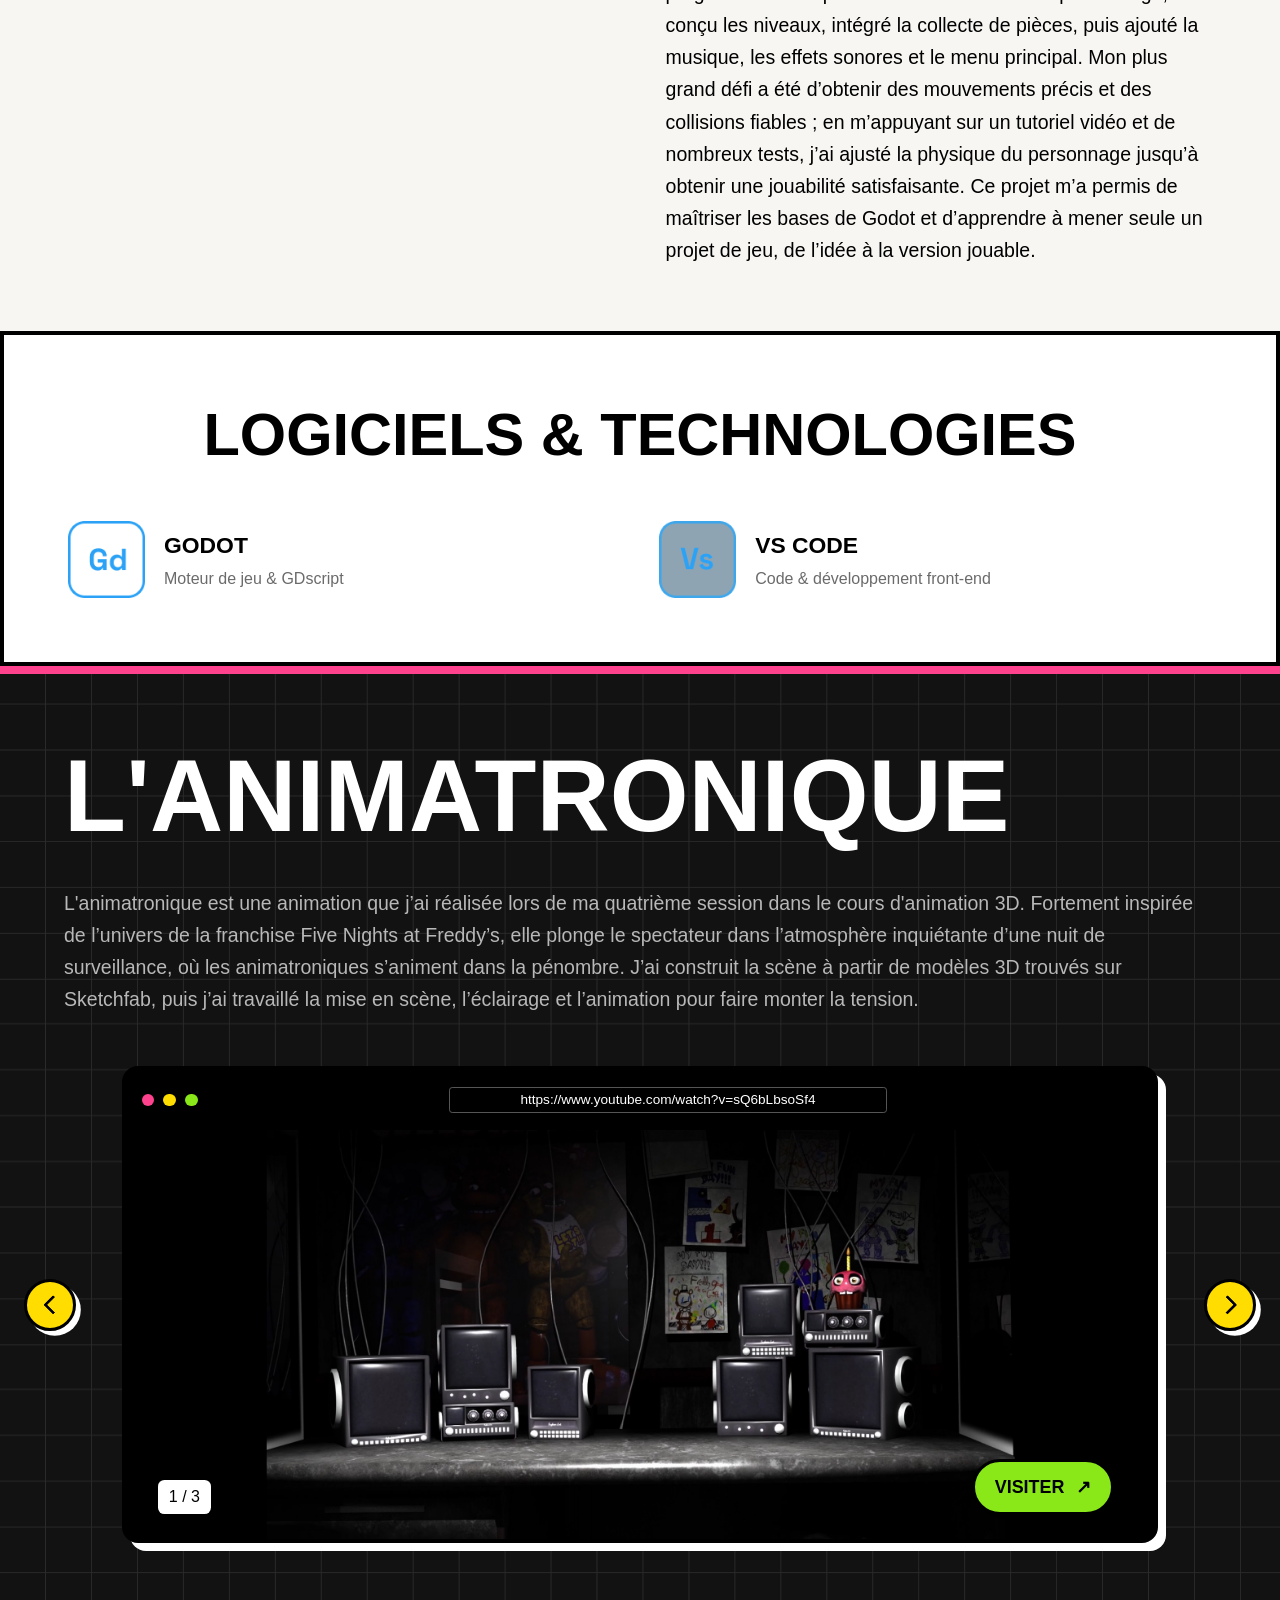
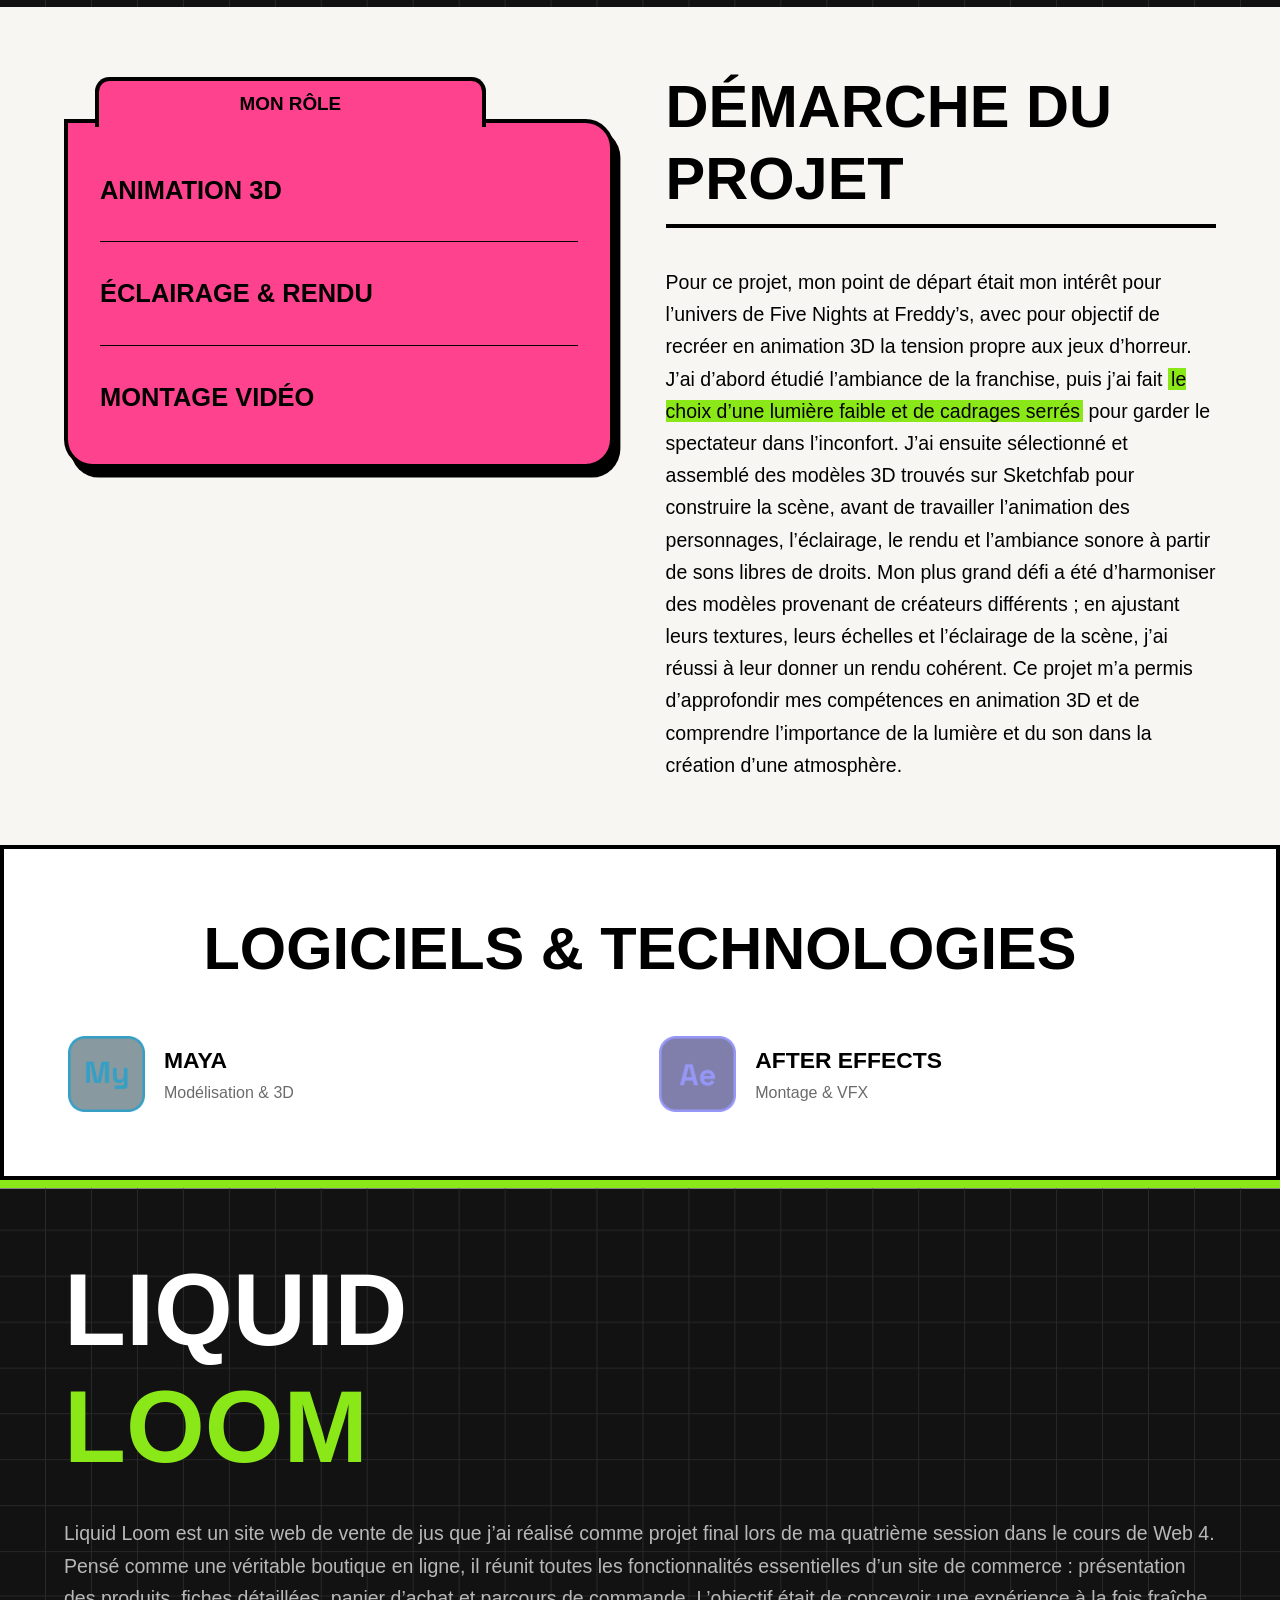
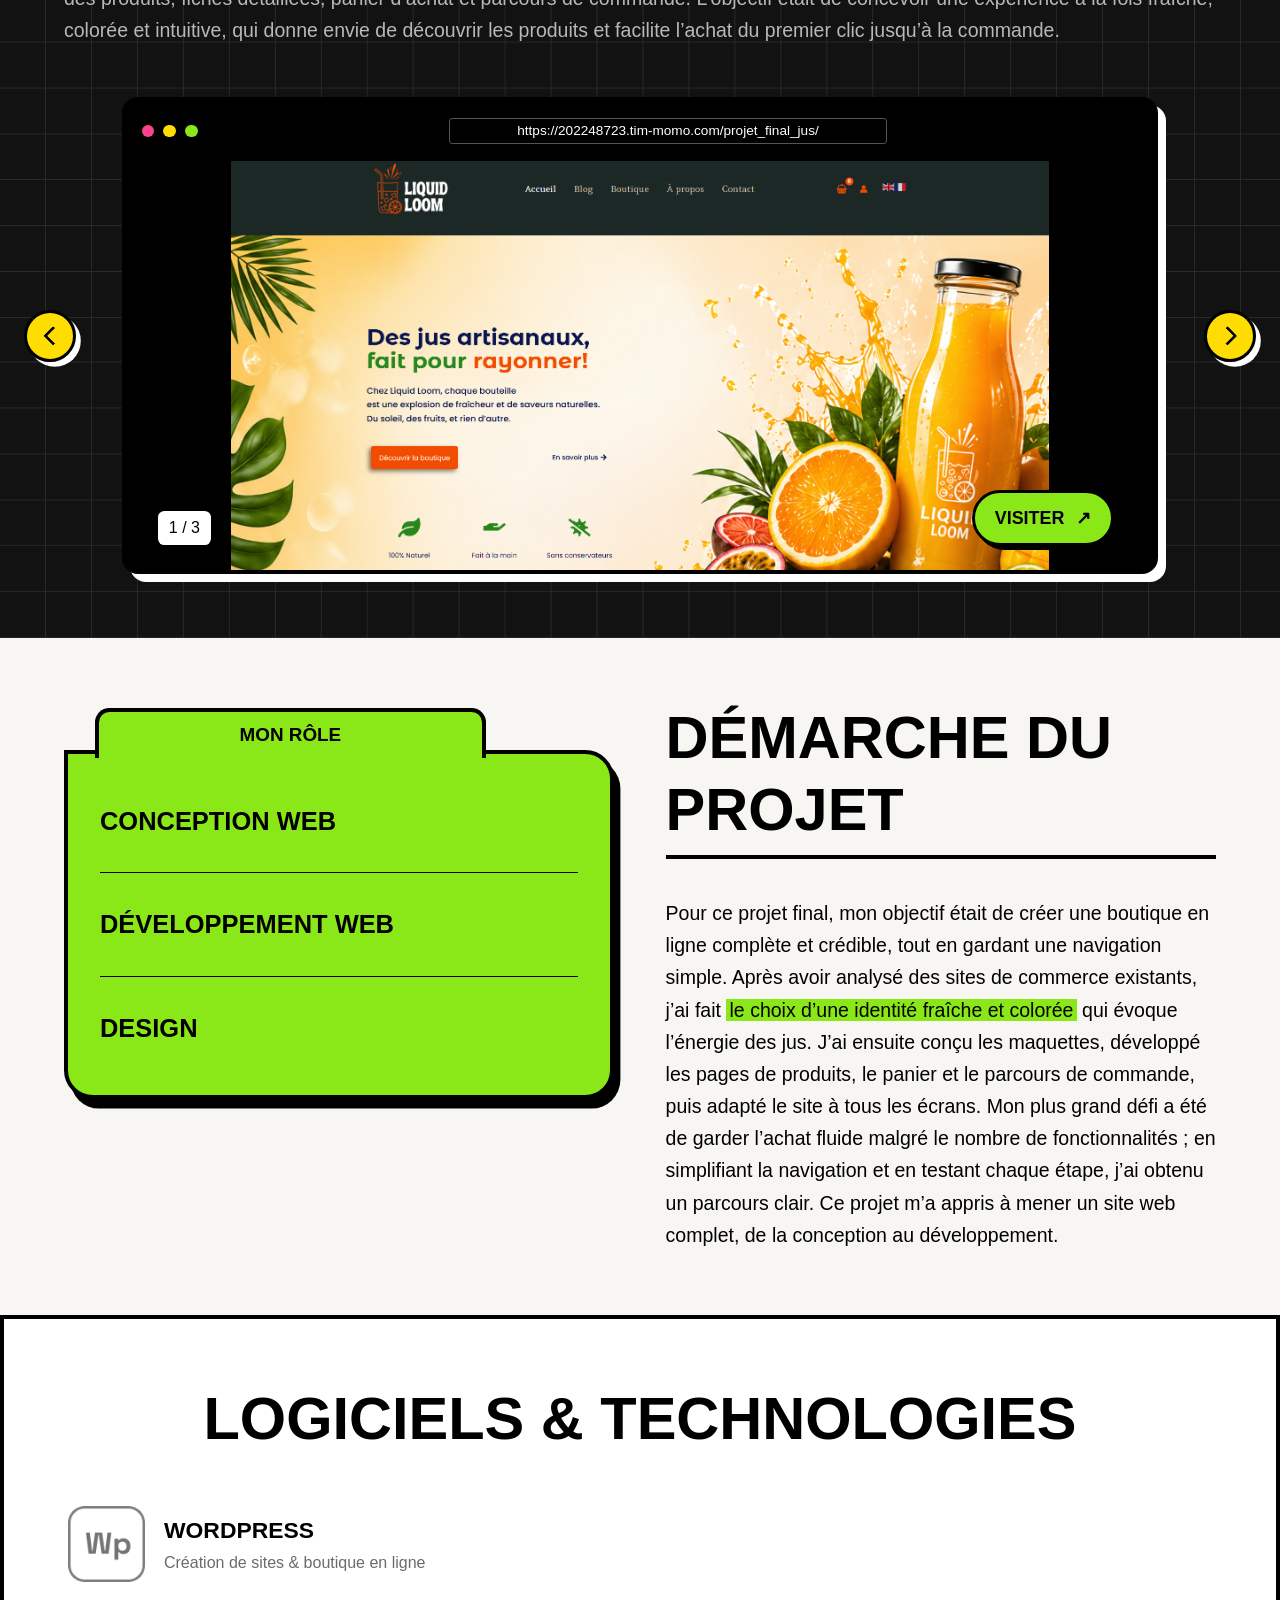
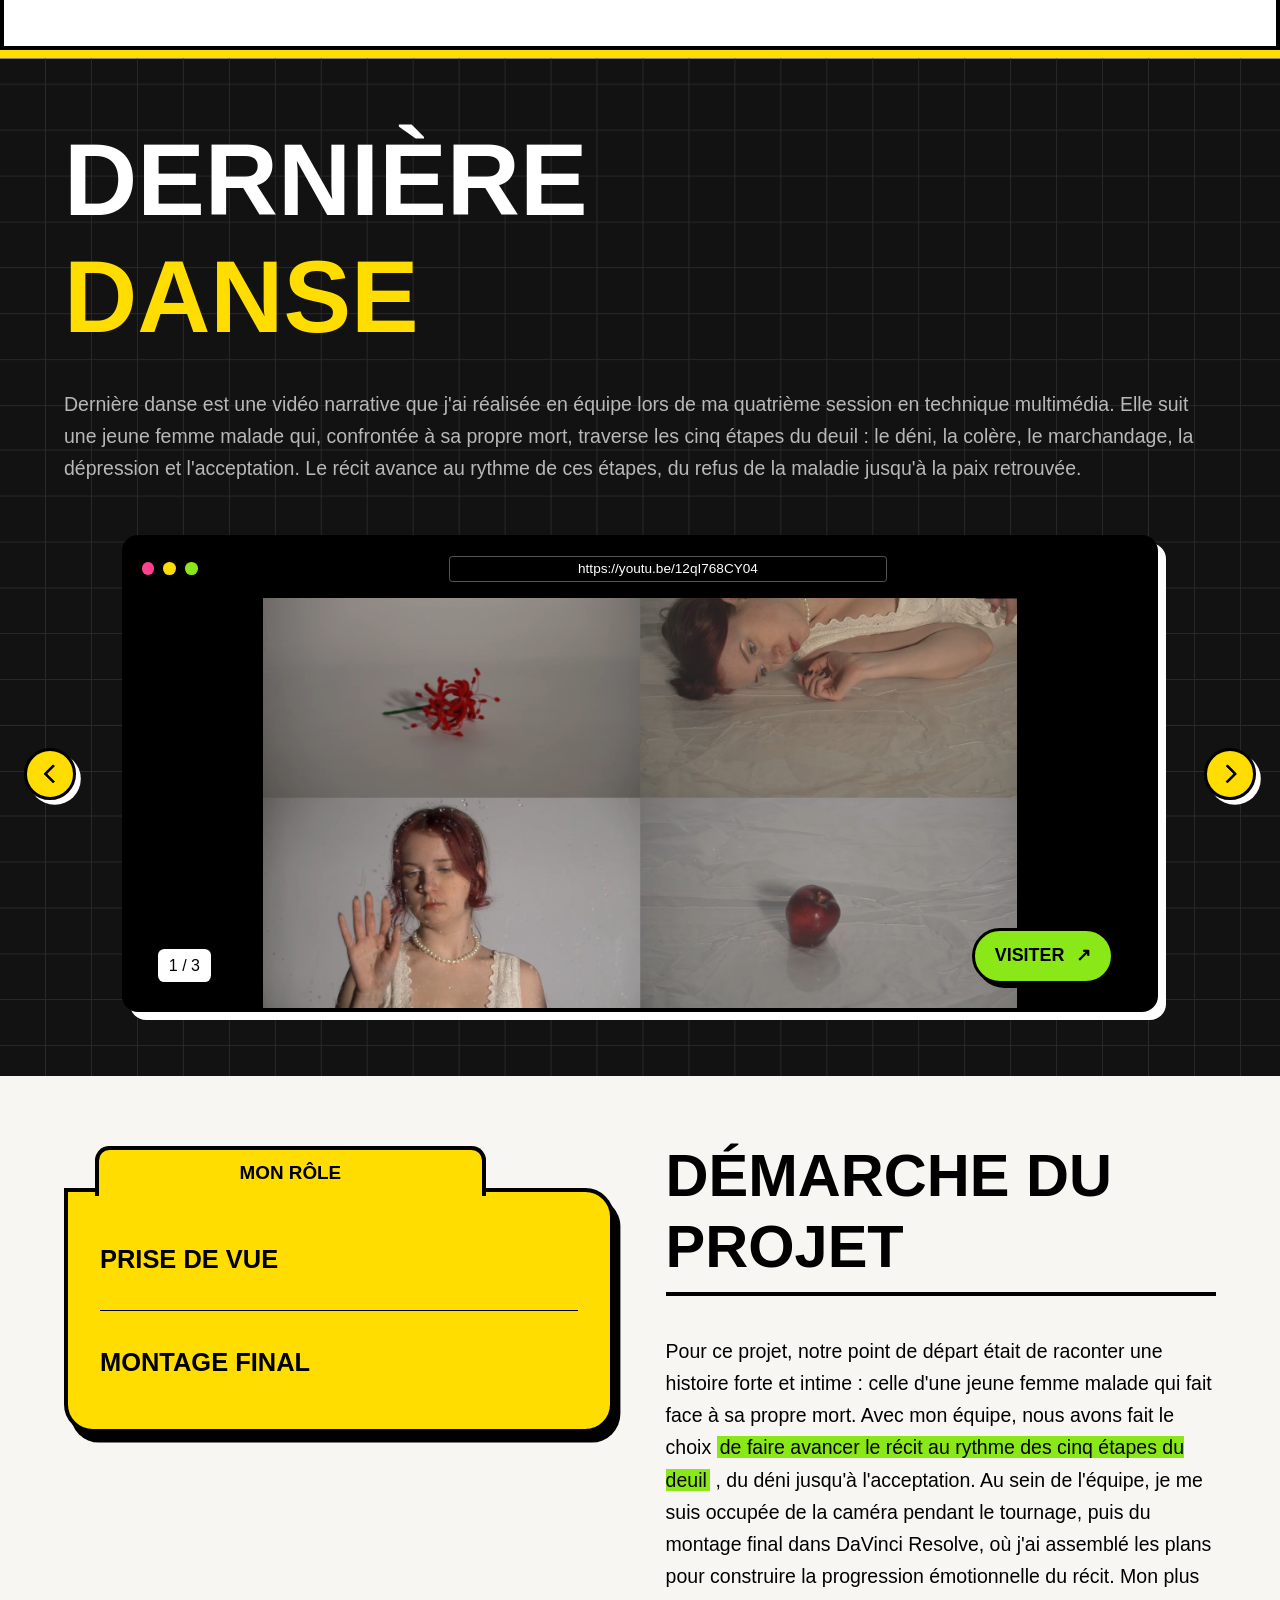
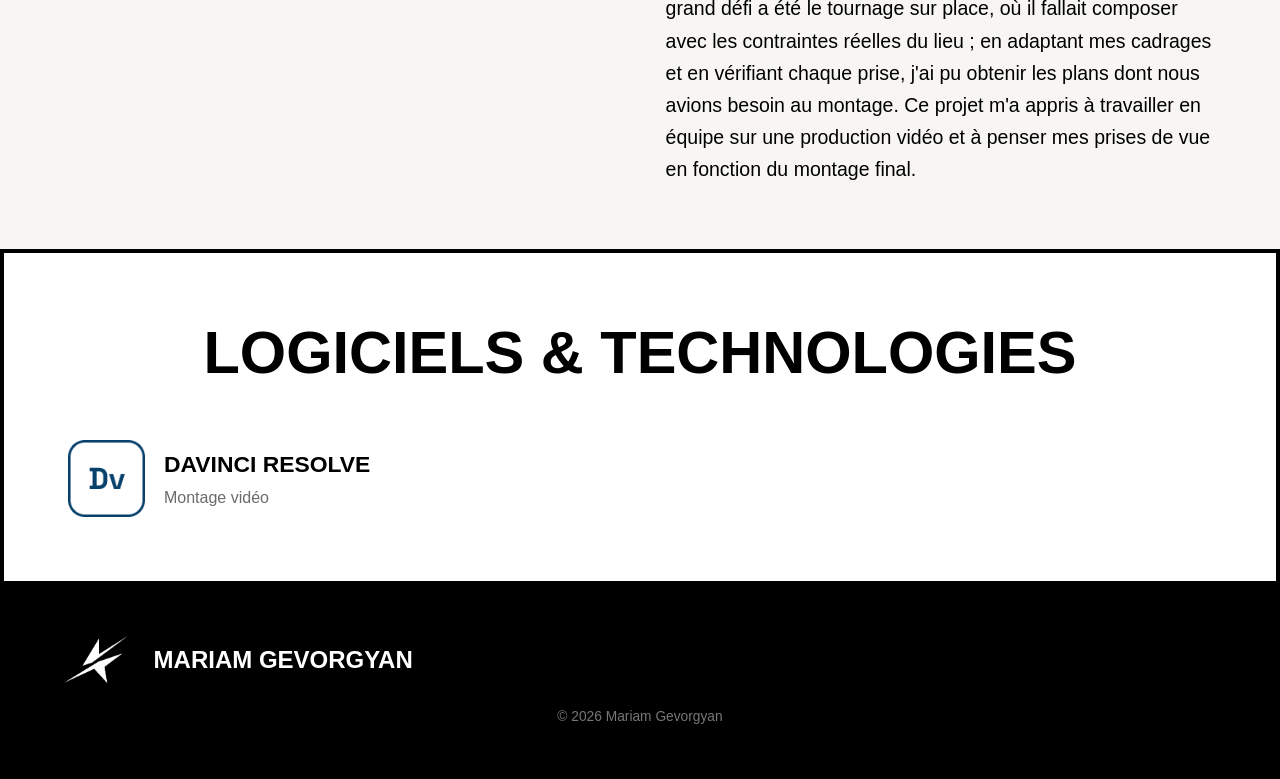
==== commit 2250a84f: "Add animations and components for project page - Introduced new CSS files for project animations, lo" ====
--- a/projet.html
+++ b/projet.html
@@ -12,8 +12,10 @@
         <link rel="stylesheet" href="css/composants/accueil.css">
         <link rel="stylesheet" href="css/composants/contact.css">
         <link rel="stylesheet" href="css/composants/projet-detail.css">
-        <link rel="stylesheet" href="css/mobile-projet.css">
-        
+        <link rel="stylesheet" href="css/composants/animations-projet.css">
+        <link rel="stylesheet" href="css/composants/retour-haut.css">
+        <link rel="stylesheet" href="css/composants/logo.css">
+        <script type="module" src="js/animations-projet.js"></script>
     </head>
     <body class="page-projet" id="haut">
         <a class="lien-evitement" href="#contenu">Aller au contenu</a>
@@ -68,7 +70,7 @@
                         <span>WICKED <span class="projet-presentation__accent">WIZARD</span>
                         </span>
                     </h2>
-                    <p class="projet-presentation__description">Wicked Wizard est un jeu vidéo de plateforme que j’ai réalisé seule en trois mois, lors de ma troisième session en technique multimédia, dans le cadre du cours d’interactivité ludique. Développé avec le moteur de jeu Godot, il plonge le joueur dans l’univers d’une caverne moussue où il doit franchir les obstacles et récolter des pièces. Les ressources graphiques et sonores proviennent de créateurs indépendants et sont toutes créditées dans le fichier README de mon dépôt <a class="projet-presentation__lien" href="https://github.com/mar-iamm/mariam_gevorgyan_TP4_godot" target="_blank" rel="noopener noreferrer">GitHub</a>.</p>
+                    <p class="projet-presentation__description">Wicked Wizard est un jeu vidéo de plateforme que j’ai réalisé seule en trois mois, lors de ma troisième session dans le cours d'intéractivité ludique. Développé avec le moteur de jeu Godot, il plonge le joueur dans l’univers d’une caverne moussue où il doit franchir les obstacles et récolter des pièces. Les ressources graphiques et sonores proviennent de créateurs indépendants et sont toutes créditées dans le fichier README de mon dépôt <a class="projet-presentation__lien" href="https://github.com/mar-iamm/mariam_gevorgyan_TP4_godot" target="_blank" rel="noopener noreferrer">GitHub</a>.</p>
                     <div class="galerie" role="region" aria-label="Images du projet 1">
                         <!-- Carrousel 1 : ce groupe radio est indépendant des trois autres. -->
                         <p class="texte-accessible" id="aide-galerie-1">Au clavier, utilisez les flèches gauche et droite pour changer d’image après avoir atteint ce groupe avec la touche Tab.</p>
@@ -181,7 +183,7 @@
                     <h2 class="projet-presentation__titre" id="titre-projet-2">
                         <span>L'animatronique</span>
                     </h2>
-                    <p class="projet-presentation__description">Dernière garde est une animation 3D que j’ai réalisée lors de ma quatrième session en technique multimédia. Fortement inspirée de l’univers de la franchise Five Nights at Freddy’s, elle plonge le spectateur dans l’atmosphère inquiétante d’une nuit de surveillance, où les animatroniques s’animent dans la pénombre. J’ai construit la scène à partir de modèles 3D trouvés sur Sketchfab, puis j’ai travaillé la mise en scène, l’éclairage et l’animation pour faire monter la tension.</p>
+                    <p class="projet-presentation__description">L'animatronique est une animation que j’ai réalisée lors de ma quatrième session dans le cours d'animation 3D. Fortement inspirée de l’univers de la franchise Five Nights at Freddy’s, elle plonge le spectateur dans l’atmosphère inquiétante d’une nuit de surveillance, où les animatroniques s’animent dans la pénombre. J’ai construit la scène à partir de modèles 3D trouvés sur Sketchfab, puis j’ai travaillé la mise en scène, l’éclairage et l’animation pour faire monter la tension.</p>
                     <div class="galerie" role="region" aria-label="Images du projet 2">
                         <!-- Carrousel 2 : ce groupe radio est indépendant des trois autres. -->
                         <p class="texte-accessible" id="aide-galerie-2">Au clavier, utilisez les flèches gauche et droite pour changer d’image après avoir atteint ce groupe avec la touche Tab.</p>
@@ -295,7 +297,7 @@
                         <span>Liquid <span class="projet-presentation__accent">Loom</span>
                         </span>
                     </h2>
-                    <p class="projet-presentation__description">Liquid Loom est un site web de vente de jus que j’ai réalisé comme projet final lors de ma quatrième session en technique multimédia. Pensé comme une véritable boutique en ligne, il réunit toutes les fonctionnalités essentielles d’un site de commerce : présentation des produits, fiches détaillées, panier d’achat et parcours de commande. L’objectif était de concevoir une expérience à la fois fraîche, colorée et intuitive, qui donne envie de découvrir les produits et facilite l’achat du premier clic jusqu’à la commande.</p>
+                    <p class="projet-presentation__description">Liquid Loom est un site web de vente de jus que j’ai réalisé comme projet final lors de ma quatrième session dans le cours de Web 4. Pensé comme une véritable boutique en ligne, il réunit toutes les fonctionnalités essentielles d’un site de commerce : présentation des produits, fiches détaillées, panier d’achat et parcours de commande. L’objectif était de concevoir une expérience à la fois fraîche, colorée et intuitive, qui donne envie de découvrir les produits et facilite l’achat du premier clic jusqu’à la commande.</p>
                     <div class="galerie" role="region" aria-label="Images du projet 3">
                         <!-- Carrousel 3 : ce groupe radio est indépendant des trois autres. -->
                         <p class="texte-accessible" id="aide-galerie-3">Au clavier, utilisez les flèches gauche et droite pour changer d’image après avoir atteint ce groupe avec la touche Tab.</p>
@@ -399,10 +401,10 @@
             <article class="fiche-projet fiche-projet--jaune" id="projet-4" aria-labelledby="titre-projet-4">
                 <section class="projet-presentation" aria-labelledby="titre-projet-4">
                     <h2 class="projet-presentation__titre" id="titre-projet-4">
-                        <span>Titre du <span class="projet-presentation__accent">projet 4</span>
+                        <span>Dernière<span class="projet-presentation__accent">danse</span>
                         </span>
                     </h2>
-                    <p class="projet-presentation__description">Présente ici le projet 4, son contexte et son objectif. Explique en quelques phrases à qui il s’adresse, ce qu’il propose et le résultat que tu souhaitais obtenir.</p>
+                    <p class="projet-presentation__description">Dernière danse est une vidéo narrative que j'ai réalisée en équipe lors de ma quatrième session en technique multimédia. Elle suit une jeune femme malade qui, confrontée à sa propre mort, traverse les cinq étapes du deuil : le déni, la colère, le marchandage, la dépression et l'acceptation. Le récit avance au rythme de ces étapes, du refus de la maladie jusqu'à la paix retrouvée.</p>
                     <div class="galerie" role="region" aria-label="Images du projet 4">
                         <!-- Carrousel 4 : ce groupe radio est indépendant des trois autres. -->
                         <p class="texte-accessible" id="aide-galerie-4">Au clavier, utilisez les flèches gauche et droite pour changer d’image après avoir atteint ce groupe avec la touche Tab.</p>
@@ -416,22 +418,28 @@
                                     <span class="galerie__temoin galerie__temoin--jaune"></span>
                                     <span class="galerie__temoin galerie__temoin--vert"></span>
                                 </div>
-                                <span class="galerie__adresse">Lien du projet 4</span>
-                            </div>
-                            <figure class="galerie__diapositive galerie__diapositive--1">
-                                <div class="galerie__emplacement">Visuel 1 du projet 4</div>
+                                <span class="galerie__adresse">https://youtu.be/12qI768CY04</span>
+                            </div>
+                           <figure class="galerie__diapositive galerie__diapositive--1">
+                                <img class="galerie__image" src="assets/images/projet4-visuel1.png" alt="Visuel 1 du projet 1">
                                 <figcaption class="galerie__compteur">1 / 3</figcaption>
                             </figure>
                             <figure class="galerie__diapositive galerie__diapositive--2">
-                                <div class="galerie__emplacement">Visuel 2 du projet 4</div>
+                                <img class="galerie__image" src="assets/images/projet4-visuel2.png" alt="Visuel 2 du projet 1">
                                 <figcaption class="galerie__compteur">2 / 3</figcaption>
                             </figure>
                             <figure class="galerie__diapositive galerie__diapositive--3">
-                                <div class="galerie__emplacement">Visuel 3 du projet 4</div>
+                                <img class="galerie__image" src="assets/images/projet4-visuel3.png" alt="Visuel 3 du projet 1">
                                 <figcaption class="galerie__compteur">3 / 3</figcaption>
                             </figure>
-                            <button class="galerie__visiter" type="button" disabled>Visiter <span aria-hidden="true">↗</span>
-                            </button>
+
+                        <a class="galerie__visiter"
+                        href="https://youtu.be/12qI768CY04"
+                        target="_blank"
+                        rel="noopener noreferrer">
+                        Visiter <span aria-hidden="true">↗</span>
+                        </a>
+                        
                         </div>
                         <div class="galerie__navigation galerie__navigation--1">
                             <label class="galerie__fleche galerie__fleche--precedente" for="projet-4-image-3">
@@ -471,14 +479,13 @@
                     <aside class="role-projet" aria-labelledby="titre-role-4">
                         <h3 class="role-projet__titre" id="titre-role-4">Mon rôle</h3>
                         <ul class="role-projet__liste">
-                            <li class="role-projet__element">Rôle nº 1</li>
-                            <li class="role-projet__element">Rôle nº 2</li>
-                            <li class="role-projet__element">Rôle nº 3</li>
+                            <li class="role-projet__element">Prise de vue</li>
+                            <li class="role-projet__element">Montage final</li>
                         </ul>
                     </aside>
                     <div class="demarche-projet">
                         <h3 class="demarche-projet__titre" id="titre-demarche-4">Démarche du projet</h3>
-                        <p class="demarche-projet__texte">Présente ici le point de départ du projet 4 et les objectifs à atteindre. Explique ensuite <mark class="demarche-projet__accent">tes choix de création</mark> : tes recherches, tes décisions visuelles ou techniques, puis les étapes principales de la réalisation. Mets en évidence un défi rencontré, la solution retenue et ce que cette expérience t’a permis d’apprendre.</p>
+                        <p class="demarche-projet__texte">Pour ce projet, notre point de départ était de raconter une histoire forte et intime : celle d'une jeune femme malade qui fait face à sa propre mort. Avec mon équipe, nous avons fait le choix <mark class="demarche-projet__accent">de faire avancer le récit au rythme des cinq étapes du deuil</mark> , du déni jusqu'à l'acceptation. Au sein de l'équipe, je me suis occupée de la caméra pendant le tournage, puis du montage final dans DaVinci Resolve, où j'ai assemblé les plans pour construire la progression émotionnelle du récit. Mon plus grand défi a été le tournage sur place, où il fallait composer avec les contraintes réelles du lieu ; en adaptant mes cadrages et en vérifiant chaque prise, j'ai pu obtenir les plans dont nous avions besoin au montage. Ce projet m'a appris à travailler en équipe sur une production vidéo et à penser mes prises de vue en fonction du montage final.</p>
                     </div>
                 </section>
 
@@ -487,45 +494,10 @@
                     <h3 class="outils-projet__titre" id="titre-outils-4">Logiciels &amp; technologies</h3>
                     <ul class="outils-projet__liste">
                         <li class="outil-projet">
-                            <img class="outil-projet__icone" src="assets/images/illustrator_logo.png" alt="" loading="lazy">
+                            <img class="outil-projet__icone" src="assets/images/davinci_logo.png" alt="" loading="lazy">
                             <div>
-                                <h4 class="outil-projet__nom">Illustrator</h4>
-                                <p class="outil-projet__usage">Vectoriel &amp; typo</p>
-                            </div>
-                        </li>
-                        <li class="outil-projet">
-                            <img class="outil-projet__icone" src="assets/images/maya_logo.png" alt="" loading="lazy">
-                            <div>
-                                <h4 class="outil-projet__nom">Maya</h4>
-                                <p class="outil-projet__usage">Modélisation &amp; 3D</p>
-                            </div>
-                        </li>
-                        <li class="outil-projet">
-                            <img class="outil-projet__icone" src="assets/images/unity_logo.png" alt="" loading="lazy">
-                            <div>
-                                <h4 class="outil-projet__nom">Unity</h4>
-                                <p class="outil-projet__usage">Jeu vidéo &amp; interactif</p>
-                            </div>
-                        </li>
-                        <li class="outil-projet">
-                            <img class="outil-projet__icone" src="assets/images/after_effects_logo.png" alt="" loading="lazy">
-                            <div>
-                                <h4 class="outil-projet__nom">After Effects</h4>
-                                <p class="outil-projet__usage">Montage &amp; VFX</p>
-                            </div>
-                        </li>
-                        <li class="outil-projet">
-                            <img class="outil-projet__icone" src="assets/images/photoshop_logo.png" alt="" loading="lazy">
-                            <div>
-                                <h4 class="outil-projet__nom">Photoshop</h4>
-                                <p class="outil-projet__usage">Retouche &amp; texture</p>
-                            </div>
-                        </li>
-                        <li class="outil-projet">
-                            <img class="outil-projet__icone" src="assets/images/vscode_logo.png" alt="" loading="lazy">
-                            <div>
-                                <h4 class="outil-projet__nom">VS Code</h4>
-                                <p class="outil-projet__usage">Code &amp; développement front-end</p>
+                                <h4 class="outil-projet__nom">DaVinci Resolve</h4>
+                                <p class="outil-projet__usage">Montage vidéo</p>
                             </div>
                         </li>
                     </ul>
@@ -537,7 +509,9 @@
                 <img class="pied-page__logo" src="assets/images/white_logo.png" alt="" loading="lazy">
                 <span>Mariam Gevorgyan</span>
             </a>
-            <a class="pied-page__retour" href="#haut" aria-label="Retour en haut de la page">↑</a>
+                        <a class="pied-page__retour" href="#haut" aria-label="Retour en haut de la page">
+                <svg class="pied-page__fleche" viewBox="0 0 24 24" aria-hidden="true" focusable="false"><path d="M12 19V5M5 12l7-7 7 7"/></svg>
+            </a>
             <p class="pied-page__copyright">© 2026 Mariam Gevorgyan</p>
         </footer>
     </body>
--- a/css/composants/accueil.css
+++ b/css/composants/accueil.css
@@ -126,6 +126,7 @@
 /* 1. Règles communes : logo à gauche et carte attachée au haut. */
 :root {
     --hauteur-entete: 7rem;
+    --remontee-carte: 2rem;
 }
 
 .entete {
@@ -181,7 +182,7 @@
 
 .accueil__carte {
     position: absolute;
-    top: calc(-1 * var(--hauteur-entete));
+     top: calc(-1 * var(--hauteur-entete) - var(--remontee-carte));
     height: auto;
     margin: 0;
     z-index: 1;
@@ -554,4 +555,371 @@
 
 }
 
-
+:root {
+    --courbe-douce: cubic-bezier(0.16, 1, 0.3, 1);
+    --courbe-rebond: cubic-bezier(0.34, 1.56, 0.64, 1);
+    --duree-survol: 450ms;
+}
+ 
+@media (prefers-reduced-motion: no-preference) {
+    html.defilement-accueil { scroll-behavior: smooth; }
+}
+ 
+/* ---------- Apparition des sections au défilement ----------
+   En descendant : l'élément monte depuis le bas de l'écran.
+   En remontant : il redescend depuis le haut de l'écran.
+   Il disparaît en sortant de l'écran, puis réapparaît à son retour. */
+.animations-accueil .revelation {
+    --duree-revelation: 1100ms;
+    --duree-opacite: 900ms;
+    transition:
+        opacity var(--duree-opacite) ease var(--delai-revelation, 0ms),
+        transform var(--duree-revelation) var(--courbe-douce) var(--delai-revelation, 0ms),
+        translate var(--duree-survol) var(--courbe-rebond),
+        scale var(--duree-survol) var(--courbe-rebond),
+        rotate var(--duree-survol) var(--courbe-rebond),
+        box-shadow var(--duree-survol) ease,
+        background-color 350ms ease,
+        color 350ms ease,
+        border-color 350ms ease;
+}
+ 
+/* Sortie plus brève que l'entrée, sans décalage. */
+.animations-accueil .revelation--cachee {
+    --duree-revelation: 700ms;
+    --duree-opacite: 500ms;
+    opacity: 0;
+}
+.animations-accueil .revelation--dessous { transform: translateY(3.5rem); }
+.animations-accueil .revelation--dessus { transform: translateY(-3.5rem); }
+ 
+/* Compétences : arrivent un peu plus petites, puis prennent leur taille. */
+.animations-accueil .competence.revelation--dessous { transform: translateY(4rem) scale(0.94); }
+.animations-accueil .competence.revelation--dessus { transform: translateY(-4rem) scale(0.94); }
+ 
+/* Projets : arrivent inclinés, comme des fiches posées sur la page. */
+.animations-accueil .projet.revelation--dessous { transform: translateY(5rem) rotate(-3deg); }
+.animations-accueil .projet:nth-child(even).revelation--dessous { transform: translateY(5rem) rotate(3deg); }
+.animations-accueil .projet.revelation--dessus { transform: translateY(-5rem) rotate(3deg); }
+.animations-accueil .projet:nth-child(even).revelation--dessus { transform: translateY(-5rem) rotate(-3deg); }
+ 
+/* Bandeau des logiciels : simple fondu, sans laisser de vide entre les sections. */
+.animations-accueil .revelation--fondu.revelation--cachee { transform: none; }
+ 
+/* État de départ posé sans transition. */
+.animations-accueil .revelation--immediate { transition: none !important; }
+ 
+/* ---------- MARIAM : apparition successive et petit rebond, sans boucle ---------- */
+.animations-accueil .animation-lettre {
+    transform-origin: 50% 100%;
+    animation: entree-lettre 1100ms var(--delai-lettre, 0ms) backwards;
+}
+/* Chute, écrasement à l'impact, deux rebonds de plus en plus petits, puis pose. */
+@keyframes entree-lettre {
+    0% {
+        opacity: 0;
+        transform: translateY(-45%) scale(1, 1.08);
+        animation-timing-function: cubic-bezier(0.55, 0, 1, 0.45);
+    }
+    25% { opacity: 1; }
+    40% {
+        transform: translateY(0) scale(1.16, 0.8);
+        animation-timing-function: cubic-bezier(0.2, 0.8, 0.4, 1);
+    }
+    58% {
+        transform: translateY(-18%) scale(0.96, 1.05);
+        animation-timing-function: cubic-bezier(0.6, 0, 1, 0.6);
+    }
+    72% {
+        transform: translateY(0) scale(1.07, 0.92);
+        animation-timing-function: ease-out;
+    }
+    84% {
+        transform: translateY(-5%) scale(1);
+        animation-timing-function: ease-in;
+    }
+    92% { transform: translateY(0) scale(1.02, 0.98); }
+    100% { opacity: 1; transform: none; }
+}
+ 
+/* ---------- Navigation : ligne dans la couleur actuelle du lien ---------- */
+.animations-accueil .entete__liens a,
+.animations-accueil .menu-mobile__liens a { position: relative; }
+.animations-accueil .entete__liens a { display: inline-block; }
+.animations-accueil .entete__liens a::after,
+.animations-accueil .menu-mobile__liens a::after {
+    content: "";
+    position: absolute;
+    left: 0;
+    right: 0;
+    bottom: -0.25rem;
+    height: 0.125rem;
+    background: currentColor;
+    transform: scaleX(0);
+    transform-origin: left;
+    transition: transform 350ms var(--courbe-douce);
+    pointer-events: none;
+}
+.animations-accueil .menu-mobile__liens a::after { left: 0.5rem; right: 0.5rem; bottom: 0.5rem; }
+.animations-accueil .entete__liens a:focus-visible::after,
+.animations-accueil .menu-mobile__liens a:focus-visible::after { transform: scaleX(1); }
+ 
+/* ---------- Boutons : rebond, changement de couleur et ombre qui s'allonge ----------
+   Ces règles ne dépendent pas du JavaScript : elles s'appliquent aussi sur projet.html. */
+.bouton,
+.projet__bouton,
+.menu-mobile__bouton,
+.galerie__visiter {
+    transition:
+        translate var(--duree-survol) var(--courbe-rebond),
+        scale var(--duree-survol) var(--courbe-rebond),
+        box-shadow var(--duree-survol) ease,
+        background-color 350ms ease,
+        color 350ms ease;
+}
+.animations-accueil .projet__bouton { display: inline-flex; align-items: center; justify-content: center; }
+ 
+/* La flèche ↗ pivote vers la droite au survol. */
+.bouton span,
+.galerie__visiter span {
+    display: inline-block;
+    transition: rotate var(--duree-survol) var(--courbe-rebond);
+}
+ 
+@media (hover: hover) and (pointer: fine) {
+    /* Le bouton se soulève : il monte vers la gauche et son ombre s'allonge. */
+    .bouton:hover,
+    .galerie__visiter:not(:disabled):hover {
+        translate: -0.25rem -0.25rem;
+        scale: 1.05;
+        box-shadow: 0.75rem 0.75rem 0 var(--noir);
+    }
+    .bouton:hover span,
+    .galerie__visiter:not(:disabled):hover span { rotate: 45deg; }
+ 
+    /* Chaque couleur passe à une autre couleur de la palette. */
+    .bouton--jaune:hover { background-color: var(--rose); }
+    .bouton--vert:hover { color: var(--blanc); background-color: var(--bleu); }
+    .bouton--rose:hover {
+        color: var(--noir);
+        background-color: var(--jaune);
+        box-shadow: 0.75rem 0.75rem 0 var(--blanc);
+    }
+    .galerie__visiter:not(:disabled):hover {
+        background-color: var(--jaune);
+        box-shadow: 0.5rem 0.5rem 0 var(--noir);
+    }
+ 
+    /* Boutons des cartes projets : jaune sur bleu et rose, rose sur vert et jaune. */
+    .projet .projet__bouton:hover {
+        translate: 0 -0.25rem;
+        scale: 1.08;
+        color: var(--noir);
+        background-color: var(--jaune);
+        box-shadow: 0.35rem 0.35rem 0 var(--noir);
+    }
+    .projet--vert .projet__bouton:hover,
+    .projet--jaune .projet__bouton:hover { background-color: var(--rose); }
+ 
+    /* Burger : vert au survol, rose une fois ouvert (règle existante). */
+    .menu-mobile__bouton:hover {
+        translate: -0.15rem -0.15rem;
+        scale: 1.08;
+        background: var(--vert);
+        box-shadow: 0.4rem 0.4rem 0 #121212;
+    }
+}
+ 
+/* Clic : le bouton s'enfonce dans son ombre. */
+.bouton:active,
+.menu-mobile__bouton:active,
+.projet .projet__bouton:active,
+.galerie__visiter:not(:disabled):active {
+    translate: 0.15rem 0.15rem;
+    scale: 0.97;
+    box-shadow: 0.1rem 0.1rem 0 var(--noir);
+}
+.bouton--rose:active { box-shadow: 0.1rem 0.1rem 0 var(--blanc); }
+ 
+/* ---------- Survols réservés aux appareils munis d'une souris précise ---------- */
+@media (hover: hover) and (pointer: fine) and (prefers-reduced-motion: no-preference) {
+    /* MARIAM : la lettre survolée grossit et passe devant ses voisines. */
+    .animations-accueil .accueil__lettre { transition: scale var(--duree-survol) var(--courbe-rebond); }
+    .animations-accueil .accueil__lettre:hover { z-index: 1; scale: 1.25; }
+ 
+    .animations-accueil .projet { --inclinaison-projet: -1deg; }
+    .animations-accueil .projet:nth-child(even) { --inclinaison-projet: 1deg; }
+    .animations-accueil .projet:is(:hover, :focus-within) {
+        translate: 0 -0.4rem;
+        scale: 1.012;
+        rotate: var(--inclinaison-projet);
+        box-shadow: 0.6rem 0.75rem 0 var(--noir, #121212);
+        z-index: 1;
+    }
+    .animations-accueil .entete__liens a:hover::after,
+    .animations-accueil .menu-mobile__liens a:hover::after { transform: scaleX(1); }
+}
+ 
+/* ---------- Carte étudiante : descente, puis balancement infini ---------- */
+.animations-accueil .accueil__carte {
+    pointer-events: none;
+    user-select: none;
+    transform-origin: 50% 0;
+}
+.animations-accueil .accueil__carte.carte-entree {
+    animation: entree-carte 2600ms both;
+}
+/* La carte tombe, oscille de moins en moins, puis s'arrête à -5deg. */
+@keyframes entree-carte {
+    0% {
+        translate: 0 var(--carte-depart, -100vh);
+        rotate: -10deg;
+        animation-timing-function: cubic-bezier(0.33, 0, 0.2, 1);
+    }
+    40% { translate: 0 0; rotate: 9deg; animation-timing-function: ease-in-out; }
+    60% { rotate: -7deg; animation-timing-function: ease-in-out; }
+    80% { rotate: 5deg; animation-timing-function: ease-in-out; }
+    100% { translate: 0 0; rotate: -5deg; }
+}
+/* Le balancement repart de -5deg : aucune saccade entre les deux animations. */
+.animations-accueil .accueil__carte.carte-balancement {
+    animation: balancement-carte 1800ms ease-in-out infinite alternate both;
+}
+@keyframes balancement-carte {
+    from { rotate: -5deg; }
+    to { rotate: 5deg; }
+}
+ 
+/* ---------- Logiciels : bandeau continu sur ordinateur et mobile ---------- */
+.animations-accueil .logiciels.logiciels--anime {
+    position: relative;
+    display: block;
+    height: auto;
+    padding: clamp(2.5rem, 5vw, 5rem) 0 4.5rem;
+    overflow: hidden;
+}
+.animations-accueil .logiciels__fenetre { width: 100%; overflow: hidden; }
+.animations-accueil .logiciels--anime .logiciels__piste {
+    display: flex;
+    align-items: center;
+    width: max-content;
+    max-width: none;
+    margin: 0;
+    padding: 0;
+    gap: clamp(1.5rem, 3vw, 3rem);
+    will-change: transform;
+}
+.animations-accueil .logiciels--anime .logiciel { flex: 0 0 auto; }
+.animations-accueil .logiciels--anime .logiciel__etoile { margin-inline: 1.5rem 0; }
+.animations-accueil .logiciels__pause {
+    position: absolute;
+    right: 1.25rem;
+    bottom: 0.8rem;
+    min-height: 2.75rem;
+    padding: 0.45rem 1rem;
+    border: 2px solid #121212;
+    border-radius: 999rem;
+    color: #121212;
+    background: var(--jaune, #FFDD00);
+    font: 700 0.8rem var(--police-interface, sans-serif);
+    cursor: pointer;
+}
+.animations-accueil .logiciels__pause:focus-visible { outline: 3px solid #fff; outline-offset: 3px; }
+/* Si le mouvement est désactivé, afficher les six originaux en grille. */
+.animations-accueil .logiciels:not(.logiciels--anime) { display: block; height: auto; padding: 2.5rem 1.25rem; }
+.animations-accueil .logiciels:not(.logiciels--anime) .logiciels__piste {
+    display: grid;
+    grid-template-columns: repeat(auto-fit, minmax(min(100%, 17rem), 1fr));
+    width: 100%;
+    padding: 0;
+    gap: 2rem;
+}
+.animations-accueil .logiciels:not(.logiciels--anime) .logiciel { min-width: 0; }
+.animations-accueil .logiciels:not(.logiciels--anime) .logiciel > div { min-width: 0; }
+.animations-accueil .logiciels:not(.logiciels--anime) .logiciel__usage { white-space: normal; }
+.animations-accueil .logiciels:not(.logiciels--anime) .logiciel__etoile { display: none; }
+ 
+/* ---------- Curseur : au-dessus de la page sans intercepter les clics ---------- */
+.curseur-point, .curseur-cercle {
+    display: none;
+    position: fixed;
+    top: 0;
+    left: 0;
+    width: 0;
+    height: 0;
+    pointer-events: none;
+    z-index: 10000;
+}
+.curseur-point::before, .curseur-cercle::before, .curseur-cercle span {
+    position: absolute;
+    top: 0;
+    left: 0;
+    translate: -50% -50%;
+}
+.curseur-point::before {
+    content: "";
+    width: 0.4rem;
+    height: 0.4rem;
+    border-radius: 50%;
+    background: #121212;
+    box-shadow: 0 0 0 1px #fff;
+}
+.curseur-cercle::before {
+    content: "";
+    width: 1.9rem;
+    height: 1.9rem;
+    border: 2px solid #121212;
+    border-radius: 50%;
+    background: var(--rose, #FF428E);
+    box-shadow: 0 0 0 1px #fff;
+    opacity: 0.8;
+    transition: width 140ms ease, height 140ms ease, background-color 140ms ease, border-radius 140ms ease;
+}
+.curseur-cercle--actif::before { width: 2.6rem; height: 2.6rem; background: var(--vert, #8AE819); }
+@media (hover: hover) and (pointer: fine) and (forced-colors: none) and (prefers-reduced-motion: no-preference) {
+    .animations-accueil.curseur-actif, .animations-accueil.curseur-actif * { cursor: none !important; }
+    .curseur-actif :is(.curseur-point, .curseur-cercle) { display: block; }
+}
+ 
+/* ---------- Réduction des mouvements : contenu visible, couleurs conservées ---------- */
+@media (prefers-reduced-motion: reduce) {
+    html.defilement-accueil { scroll-behavior: auto; }
+    .animations-accueil :is(.revelation, .animation-lettre, .accueil__lettre, .accueil__carte, .projet) {
+        animation: none !important;
+        transition: none !important;
+        translate: none !important;
+        scale: none !important;
+        rotate: none !important;
+    }
+    .animations-accueil .revelation--cachee { opacity: 1 !important; transform: none !important; }
+    .bouton,
+    .projet__bouton,
+    .menu-mobile__bouton,
+    .galerie__visiter {
+        transition: background-color 200ms ease, color 200ms ease, box-shadow 200ms ease;
+        translate: none !important;
+        scale: none !important;
+    }
+    .bouton span,
+    .galerie__visiter span { rotate: none !important; transition: none; }
+    .animations-accueil :is(.entete__liens a, .menu-mobile__liens a)::after { transition: none; }
+}
+ 
+@media print {
+    .animations-accueil .revelation {
+        transition: none !important;
+        opacity: 1 !important;
+        transform: none !important;
+    }
+    .animations-accueil .animation-lettre { animation: none; }
+    .animations-accueil .accueil__carte { animation: none !important; translate: none !important; rotate: none !important; }
+    .animations-accueil .logiciels { height: auto !important; padding: 1rem !important; }
+    .animations-accueil .logiciels .logiciels__piste {
+        display: grid !important;
+        grid-template-columns: repeat(auto-fit, minmax(15rem, 1fr));
+        width: 100% !important;
+        transform: none !important;
+    }
+    .animations-accueil .logiciels__pause, [data-copie-logiciel] { display: none !important; }
+    .curseur-point, .curseur-cercle { display: none !important; }
+}
--- a/css/composants/projet-detail.css
+++ b/css/composants/projet-detail.css
@@ -851,3 +851,99 @@
         outline-offset: 0.35rem;
     }
 }
+
+/* ==========================================================
+   FLÈCHES DU CARROUSEL — pastilles rondes dans le style des boutons
+   Le chevron est dessiné en CSS ; le caractère ‹ › reste dans le HTML,
+   masqué visuellement. Au survol, la pastille prend la couleur du projet.
+   ========================================================== */
+.galerie .galerie__fleche {
+    display: grid;
+    place-items: center;
+    width: 4.25rem;
+    height: 4.25rem;
+    margin: 0;
+    border: 0.2rem solid var(--noir);
+    border-radius: 50%;
+    color: var(--noir);
+    background-color: var(--jaune);
+    box-shadow: 0.3rem 0.3rem 0 var(--blanc);
+    font-size: 0;
+    transform: translateY(-50%);
+    transition:
+        translate var(--duree-survol, 450ms) var(--courbe-rebond, ease),
+        scale var(--duree-survol, 450ms) var(--courbe-rebond, ease),
+        box-shadow var(--duree-survol, 450ms) ease,
+        background-color 350ms ease,
+        color 350ms ease;
+}
+
+.galerie .galerie__fleche > span[aria-hidden="true"] {
+    display: none;
+}
+
+/* Chevron : deux traits épais et arrondis. */
+.galerie .galerie__fleche::before {
+    content: "";
+    width: 0.85rem;
+    height: 0.85rem;
+    border-top: 0.22rem solid currentColor;
+    border-left: 0.22rem solid currentColor;
+    border-radius: 0.1rem;
+    transition: translate var(--duree-survol, 450ms) var(--courbe-rebond, ease);
+}
+.galerie .galerie__fleche--precedente::before { margin-left: 0.35rem; rotate: -45deg; }
+.galerie .galerie__fleche--suivante::before { margin-right: 0.35rem; rotate: 135deg; }
+
+@media (hover: hover) and (pointer: fine) {
+    .galerie .galerie__fleche:hover {
+        translate: 0 -0.25rem;
+        scale: 1.1;
+        color: var(--texte-role);
+        background-color: var(--couleur-projet);
+        box-shadow: 0.3rem 0.55rem 0 var(--blanc);
+    }
+    /* Le projet 4 est déjà jaune : sa flèche passe au rose. */
+    .fiche-projet--jaune .galerie .galerie__fleche:hover {
+        color: var(--noir);
+        background-color: var(--rose);
+    }
+    .galerie .galerie__fleche--precedente:hover::before { translate: -0.2rem 0; }
+    .galerie .galerie__fleche--suivante:hover::before { translate: 0.2rem 0; }
+}
+
+.galerie .galerie__fleche:active {
+    translate: 0.1rem 0.1rem;
+    scale: 0.95;
+    box-shadow: 0.1rem 0.1rem 0 var(--blanc);
+}
+
+@media screen and (max-width: 90rem) {
+    .galerie .galerie__fleche {
+        width: clamp(3.25rem, 4vw, 4.25rem);
+        height: clamp(3.25rem, 4vw, 4.25rem);
+    }
+}
+
+/* Mobile : les deux pastilles restent sous l'image, un peu plus espacées. */
+@media screen and (max-width: 48rem) {
+    .galerie .galerie__navigation { width: 9rem; }
+
+    .galerie .galerie__fleche {
+        top: 0;
+        width: 3.25rem;
+        height: 3.25rem;
+        transform: none;
+    }
+
+    .galerie .galerie__fleche::before { width: 0.7rem; height: 0.7rem; }
+}
+
+@media (prefers-reduced-motion: reduce) {
+    .galerie .galerie__fleche,
+    .galerie .galerie__fleche::before {
+        translate: none !important;
+        scale: none !important;
+        transition: background-color 200ms ease, color 200ms ease;
+    }
+}
--- a/css/composants/animations-projet.css
+++ b/css/composants/animations-projet.css
@@ -0,0 +1,111 @@
+/* ==========================================================
+   ANIMATIONS DE LA PAGE PROJETS — projet.html uniquement
+   Emplacement : css/composants/animations-projet.css.
+   Charger après projet-detail.css. Les courbes (--courbe-douce,
+   --courbe-rebond, --duree-survol) viennent d'accueil.css.
+   ========================================================== */
+
+/* ---------- Apparition au défilement, dans les deux sens ---------- */
+.animations-projet .revelation {
+    --duree-revelation: 1100ms;
+    --duree-opacite: 900ms;
+    transition:
+        opacity var(--duree-opacite) ease var(--delai-revelation, 0ms),
+        transform var(--duree-revelation) var(--courbe-douce) var(--delai-revelation, 0ms);
+}
+
+/* Sortie plus brève que l'entrée, sans décalage. */
+.animations-projet .revelation--cachee {
+    --duree-revelation: 700ms;
+    --duree-opacite: 500ms;
+    opacity: 0;
+}
+.animations-projet .revelation--dessous { transform: translateY(3.5rem); }
+.animations-projet .revelation--dessus { transform: translateY(-3.5rem); }
+
+/* « Mon rôle » : arrive incliné, comme les cartes projets de l'accueil. */
+.animations-projet .role-projet.revelation--dessous { transform: translateY(4rem) rotate(-3deg); }
+.animations-projet .role-projet.revelation--dessus { transform: translateY(-4rem) rotate(3deg); }
+
+/* Logiciels : arrivent un peu plus petits, l'un après l'autre. */
+.animations-projet .outil-projet.revelation--dessous { transform: translateY(3rem) scale(0.9); }
+.animations-projet .outil-projet.revelation--dessus { transform: translateY(-3rem) scale(0.9); }
+
+/* État de départ posé sans transition. */
+.animations-projet .revelation--immediate { transition: none !important; }
+
+/* ---------- Ouverture au défilement, comme une carte que l'on déplie ----------
+   --ouverture vaut 0 (fermée) à 1 (ouverte) ; le JavaScript la met à jour.
+   Sans JavaScript, la valeur par défaut 1 laisse tout ouvert. */
+
+/* Section sombre : une carte arrondie qui s'élargit jusqu'aux bords de l'écran. */
+.animations-projet .projet-presentation.ouverture {
+    clip-path: inset(
+        calc((1 - var(--ouverture, 1)) * 2.5rem)
+        calc((1 - var(--ouverture, 1)) * 5%)
+        0
+        round calc((1 - var(--ouverture, 1)) * 3rem)
+    );
+}
+
+/* Cadre de navigateur : il se redresse comme l'écran d'un portable qu'on ouvre. */
+.animations-projet .galerie.ouverture {
+    perspective: 1400px;
+}
+.animations-projet .galerie.ouverture .galerie__fenetre {
+    transform-origin: 50% 100%;
+    transform:
+        rotateX(calc((1 - var(--ouverture, 1)) * 32deg))
+        scale(calc(0.9 + var(--ouverture, 1) * 0.1));
+}
+
+/* ---------- Navigation : ligne dans la couleur actuelle du lien ---------- */
+.animations-projet .entete__liens a,
+.animations-projet .menu-mobile__liens a { position: relative; }
+.animations-projet .entete__liens a { display: inline-block; }
+.animations-projet .entete__liens a::after,
+.animations-projet .menu-mobile__liens a::after {
+    content: "";
+    position: absolute;
+    left: 0;
+    right: 0;
+    bottom: -0.25rem;
+    height: 0.125rem;
+    background: currentColor;
+    transform: scaleX(0);
+    transform-origin: left;
+    transition: transform 350ms var(--courbe-douce);
+    pointer-events: none;
+}
+.animations-projet .menu-mobile__liens a::after { left: 0.5rem; right: 0.5rem; bottom: 0.5rem; }
+.animations-projet .entete__liens a:focus-visible::after,
+.animations-projet .menu-mobile__liens a:focus-visible::after { transform: scaleX(1); }
+
+@media (hover: hover) and (pointer: fine) and (prefers-reduced-motion: no-preference) {
+    .animations-projet .entete__liens a:hover::after,
+    .animations-projet .menu-mobile__liens a:hover::after { transform: scaleX(1); }
+}
+
+/* ---------- Curseur personnalisé (styles communs dans accueil.css) ---------- */
+@media (hover: hover) and (pointer: fine) and (forced-colors: none) and (prefers-reduced-motion: no-preference) {
+    .animations-projet.curseur-actif, .animations-projet.curseur-actif * { cursor: none !important; }
+}
+
+/* ---------- Réduction des mouvements : tout reste visible et ouvert ---------- */
+@media (prefers-reduced-motion: reduce) {
+    .animations-projet .revelation { transition: none !important; }
+    .animations-projet .revelation--cachee { opacity: 1 !important; transform: none !important; }
+    .animations-projet .projet-presentation.ouverture { clip-path: none; }
+    .animations-projet .galerie.ouverture .galerie__fenetre { transform: none; }
+    .animations-projet :is(.entete__liens a, .menu-mobile__liens a)::after { transition: none; }
+}
+
+@media print {
+    .animations-projet .revelation {
+        transition: none !important;
+        opacity: 1 !important;
+        transform: none !important;
+    }
+    .animations-projet .projet-presentation.ouverture { clip-path: none !important; }
+    .animations-projet .galerie.ouverture .galerie__fenetre { transform: none !important; }
+}
--- a/css/composants/retour-haut.css
+++ b/css/composants/retour-haut.css
@@ -0,0 +1,121 @@
+/* ==========================================================
+   BOUTON DE RETOUR EN HAUT — index.html et projet.html
+   Emplacement : css/composants/retour-haut.css. Charger en dernier.
+   Pastille jaune fixée en bas à droite, dans le style des autres boutons :
+   bordure noire, ombre décalée et anneau rose de progression.
+   ========================================================== */
+
+.pied-page .pied-page__retour {
+    --progression: 0;
+    position: fixed;
+    right: calc(1.5rem + env(safe-area-inset-right, 0px));
+    bottom: calc(1.5rem + env(safe-area-inset-bottom, 0px));
+    z-index: 90;
+    display: grid;
+    place-items: center;
+    width: 3.75rem;
+    height: 3.75rem;
+    min-width: 0;
+    min-height: 0;
+    border: 0.2rem solid var(--noir);
+    border-radius: 50%;
+    color: var(--noir);
+    background-color: var(--jaune);
+    box-shadow: 0.25rem 0.25rem 0 var(--noir);
+    line-height: 1;
+    transition:
+        opacity 400ms ease,
+        visibility 0s linear 0s,
+        translate var(--duree-survol, 450ms) var(--courbe-rebond, ease),
+        scale var(--duree-survol, 450ms) var(--courbe-rebond, ease),
+        box-shadow var(--duree-survol, 450ms) ease,
+        background-color 350ms ease;
+}
+
+/* Anneau rose : il se remplit à mesure que l'on descend dans la page. */
+.pied-page .pied-page__retour::before {
+    content: "";
+    position: absolute;
+    inset: -0.55rem;
+    border-radius: 50%;
+    background: conic-gradient(var(--rose) calc(var(--progression) * 360deg), transparent 0);
+    -webkit-mask: radial-gradient(farthest-side, transparent calc(100% - 0.3rem), #000 calc(100% - 0.3rem));
+    mask: radial-gradient(farthest-side, transparent calc(100% - 0.3rem), #000 calc(100% - 0.3rem));
+    pointer-events: none;
+}
+
+/* Flèche dessinée en SVG : trait épais et arrondi. */
+.pied-page__fleche {
+    width: 1.6rem;
+    height: 1.6rem;
+    fill: none;
+    stroke: currentColor;
+    stroke-width: 2.75;
+    stroke-linecap: round;
+    stroke-linejoin: round;
+    transition: translate var(--duree-survol, 450ms) var(--courbe-rebond, ease);
+}
+
+/* Masqué en haut de page ; le JavaScript l'affiche après un peu de défilement.
+   Sans JavaScript, le bouton reste toujours visible. */
+.retour-haut-actif .pied-page .pied-page__retour:not(.pied-page__retour--visible) {
+    opacity: 0;
+    visibility: hidden;
+    translate: 0 1.5rem;
+    scale: 0.8;
+    pointer-events: none;
+    transition:
+        opacity 300ms ease,
+        visibility 0s linear 300ms,
+        translate 300ms ease,
+        scale 300ms ease;
+}
+
+@media (hover: hover) and (pointer: fine) {
+    /* Il se soulève, passe au rose et la flèche monte. */
+    .pied-page .pied-page__retour:hover {
+        translate: 0 -0.3rem;
+        scale: 1.08;
+        background-color: var(--rose);
+        box-shadow: 0.25rem 0.55rem 0 var(--noir);
+    }
+    .pied-page .pied-page__retour:hover .pied-page__fleche { translate: 0 -0.15rem; }
+}
+
+.pied-page .pied-page__retour:active {
+    translate: 0.1rem 0.1rem;
+    scale: 0.95;
+    box-shadow: 0.1rem 0.1rem 0 var(--noir);
+}
+
+/* Bleu : visible sur les fonds clairs comme sur les fonds sombres. */
+.pied-page .pied-page__retour:focus-visible {
+    outline: 0.2rem solid var(--bleu);
+    outline-offset: 0.75rem;
+}
+
+@media screen and (max-width: 48rem) {
+    .pied-page .pied-page__retour {
+        right: calc(1rem + env(safe-area-inset-right, 0px));
+        bottom: calc(1rem + env(safe-area-inset-bottom, 0px));
+        width: 3.25rem;
+        height: 3.25rem;
+    }
+    .pied-page__fleche { width: 1.4rem; height: 1.4rem; }
+}
+
+@media (prefers-reduced-motion: reduce) {
+    .pied-page .pied-page__retour {
+        translate: none !important;
+        scale: none !important;
+        transition: opacity 200ms ease, visibility 0s linear 0s, background-color 200ms ease;
+    }
+    .retour-haut-actif .pied-page .pied-page__retour:not(.pied-page__retour--visible) {
+        transition: opacity 200ms ease, visibility 0s linear 200ms;
+    }
+    .pied-page__fleche { translate: none !important; transition: none; }
+}
+
+@media print {
+    .pied-page .pied-page__retour { display: none; }
+}
--- a/css/composants/logo.css
+++ b/css/composants/logo.css
@@ -0,0 +1,72 @@
+/* ==========================================================
+   LOGO — index.html et projet.html
+   Emplacement : css/composants/logo.css. Charger après accueil.css.
+   Même langage que les boutons : rebond, ombre décalée nette
+   dans une couleur de la palette, qui change à chaque survol.
+   ========================================================== */
+
+.entete__marque,
+.pied-page__marque {
+    --couleur-logo: var(--rose);
+}
+
+.entete__logo,
+.pied-page__logo {
+    filter: drop-shadow(0 0 0 transparent);
+    transition:
+        translate var(--duree-survol, 450ms) var(--courbe-rebond, ease),
+        filter 300ms ease;
+}
+
+/* Entrée au chargement : le logo surgit en tournant et rebondit. */
+.entete__logo.logo-entree {
+    animation: entree-logo 1000ms ease-out 150ms backwards;
+}
+@keyframes entree-logo {
+    0% { opacity: 0; transform: scale(0) rotate(-25deg); }
+    55% { opacity: 1; transform: scale(1.15) rotate(8deg); }
+    75% { transform: scale(0.94) rotate(-3deg); }
+    90% { transform: scale(1.03) rotate(1deg); }
+    100% { opacity: 1; transform: none; }
+}
+
+/* Survol : le logo se soulève, son ombre colorée apparaît et il tremble comme de la gelée. */
+@media (hover: hover) and (pointer: fine) {
+    .entete__marque:hover .entete__logo,
+    .pied-page__marque:hover .pied-page__logo {
+        translate: -0.15rem -0.15rem;
+        filter: drop-shadow(0.3rem 0.3rem 0 var(--couleur-logo));
+        animation: gelee-logo 800ms ease-out;
+    }
+}
+@keyframes gelee-logo {
+    0% { transform: none; }
+    25% { transform: scale(1.18, 0.84) rotate(-4deg); }
+    45% { transform: scale(0.9, 1.12) rotate(3deg); }
+    65% { transform: scale(1.06, 0.95) rotate(-1.5deg); }
+    85% { transform: scale(0.98, 1.02); }
+    100% { transform: none; }
+}
+
+/* Clavier : même ombre colorée, sans tremblement. */
+.entete__marque:focus-visible .entete__logo,
+.pied-page__marque:focus-visible .pied-page__logo {
+    translate: -0.15rem -0.15rem;
+    filter: drop-shadow(0.3rem 0.3rem 0 var(--couleur-logo));
+}
+
+/* Clic : le logo s'enfonce dans son ombre. */
+.entete__marque:active .entete__logo,
+.pied-page__marque:active .pied-page__logo {
+    translate: 0.1rem 0.1rem;
+    filter: drop-shadow(0.1rem 0.1rem 0 var(--couleur-logo));
+}
+
+@media (prefers-reduced-motion: reduce) {
+    .entete__logo,
+    .pied-page__logo {
+        animation: none !important;
+        translate: none !important;
+        transition: filter 200ms ease;
+    }
+}
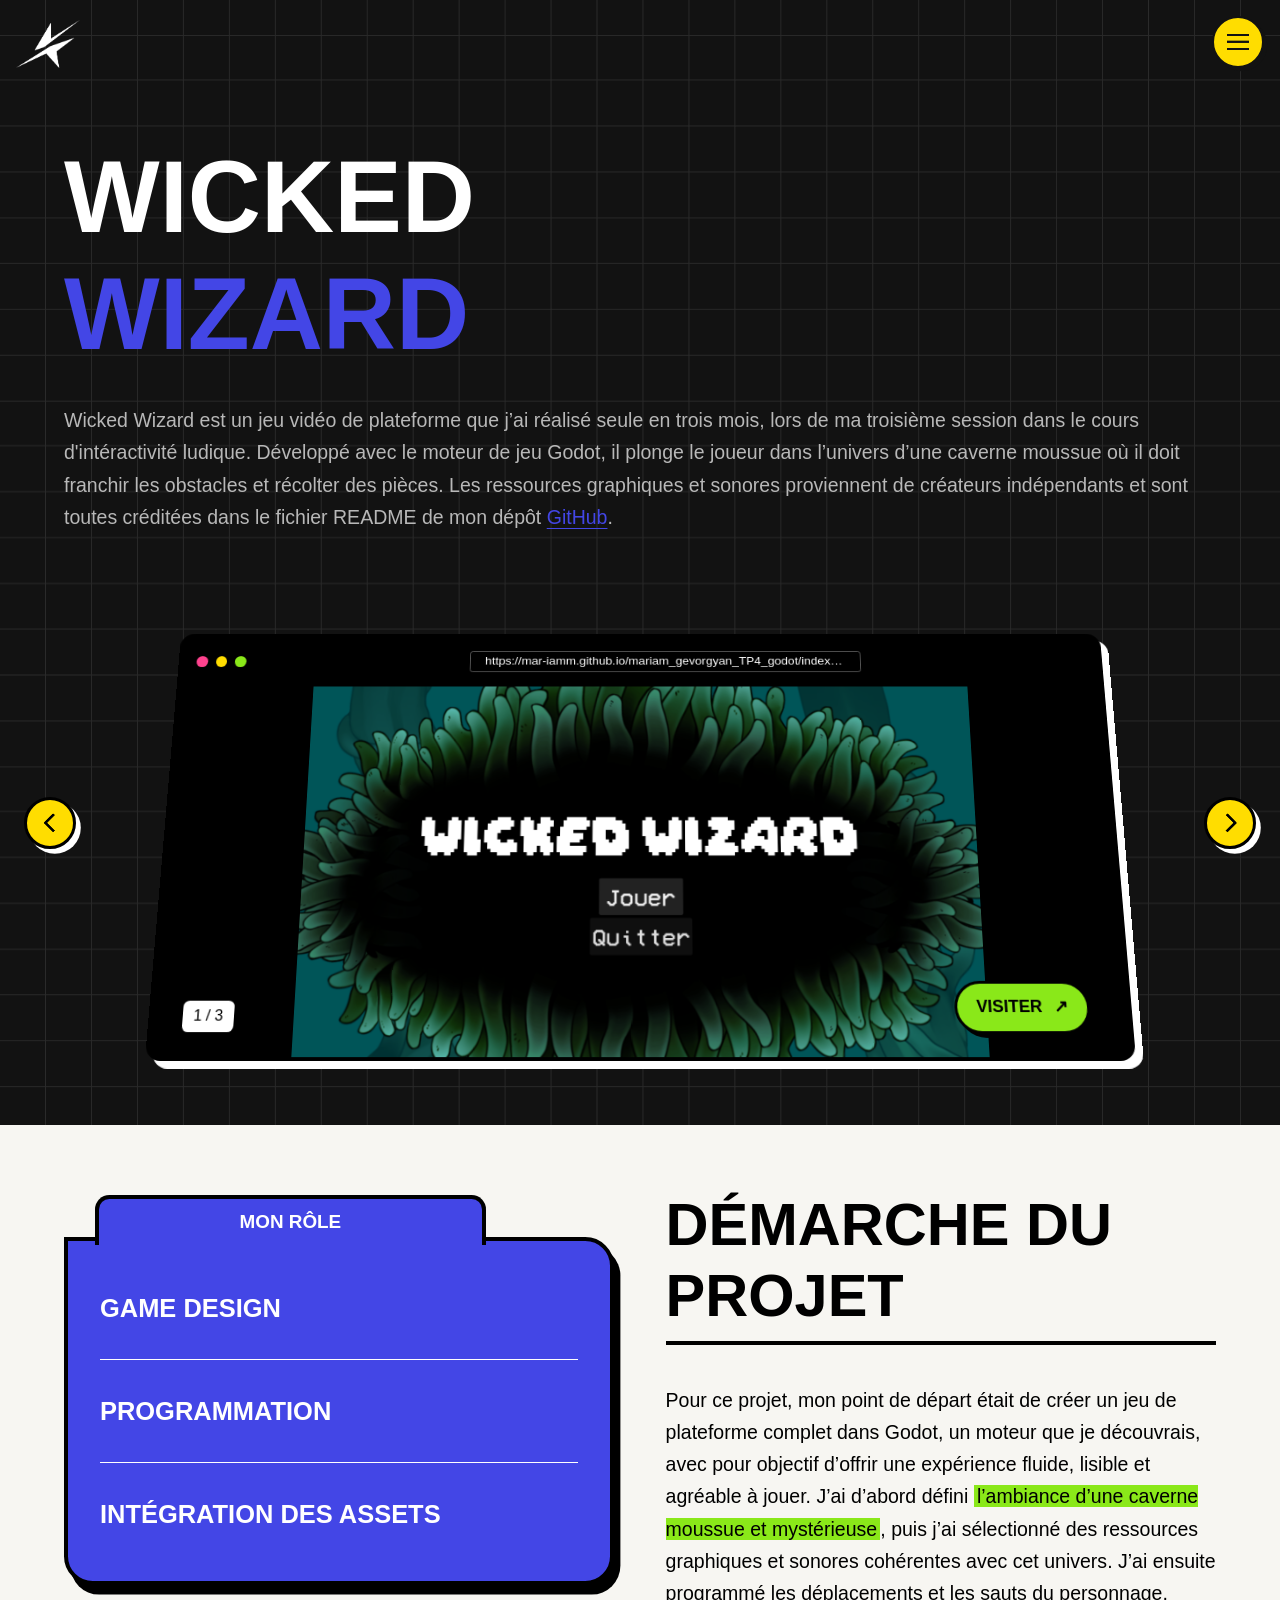
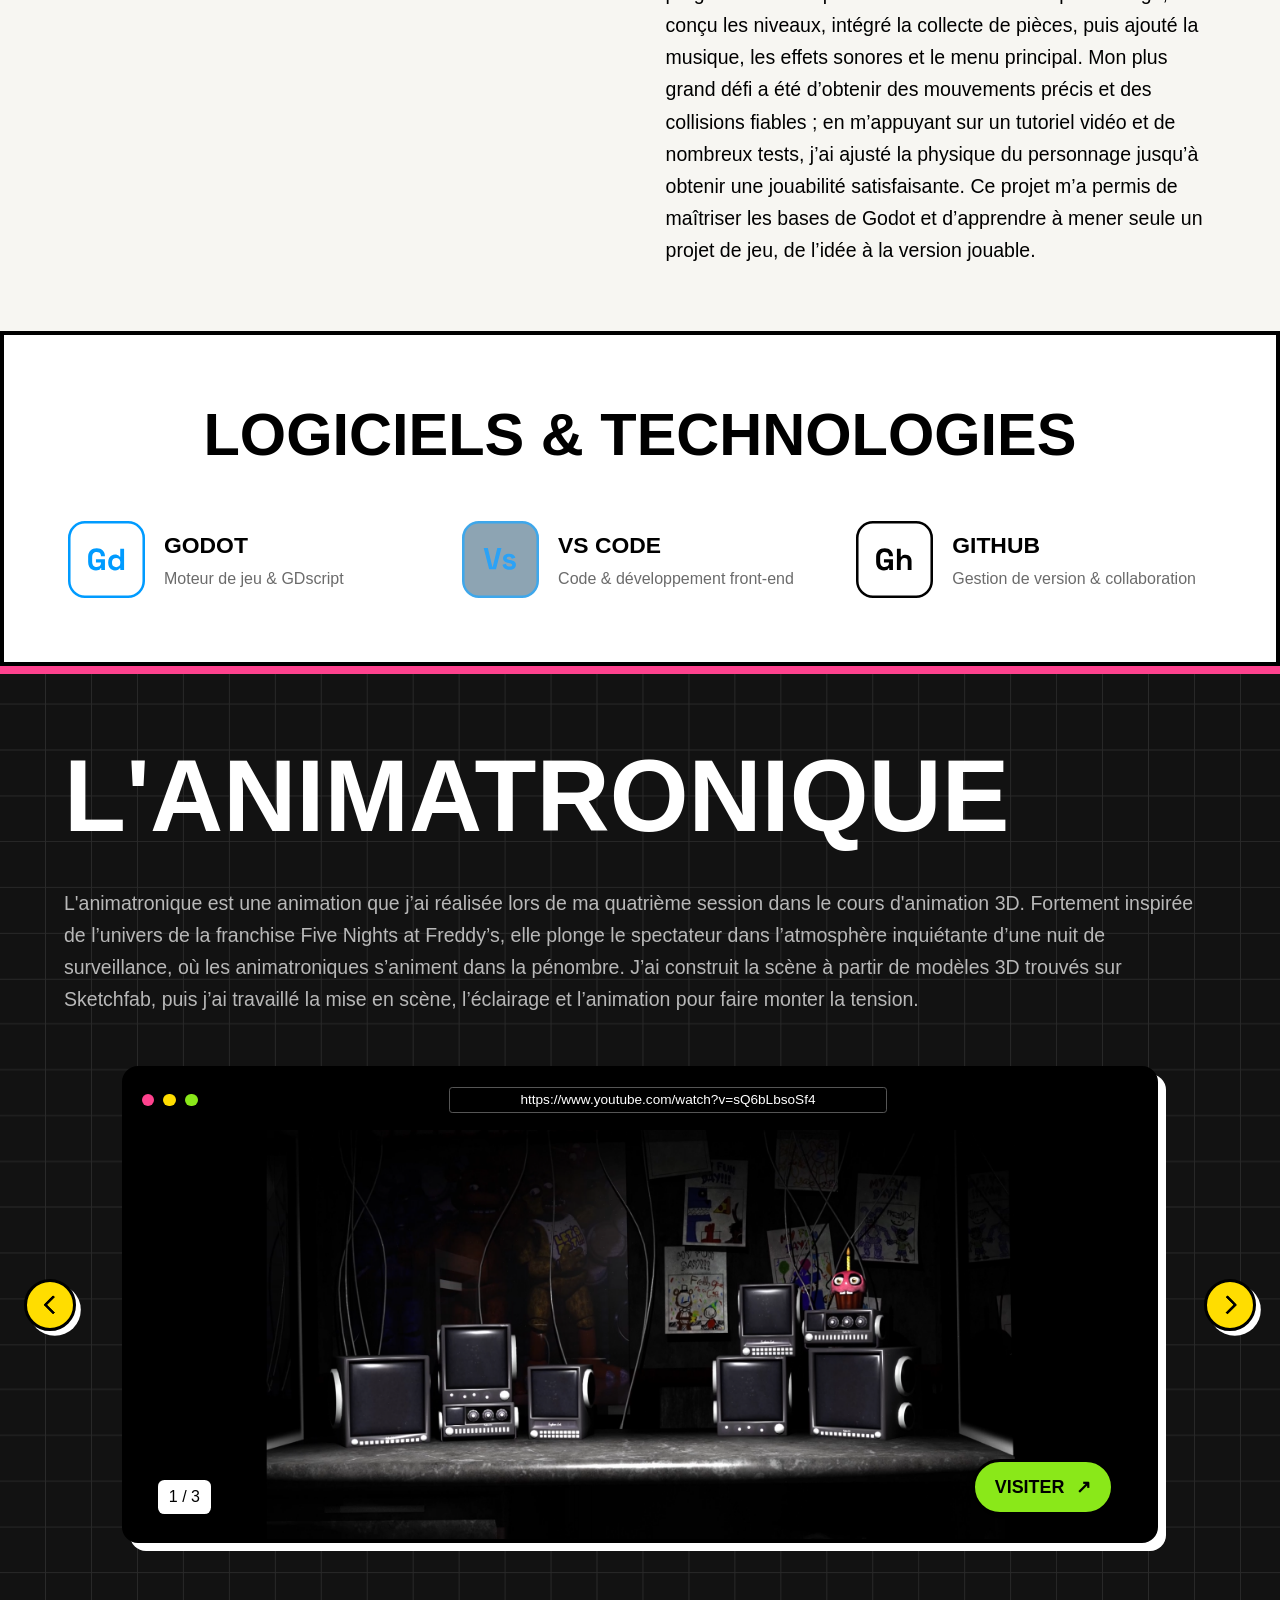
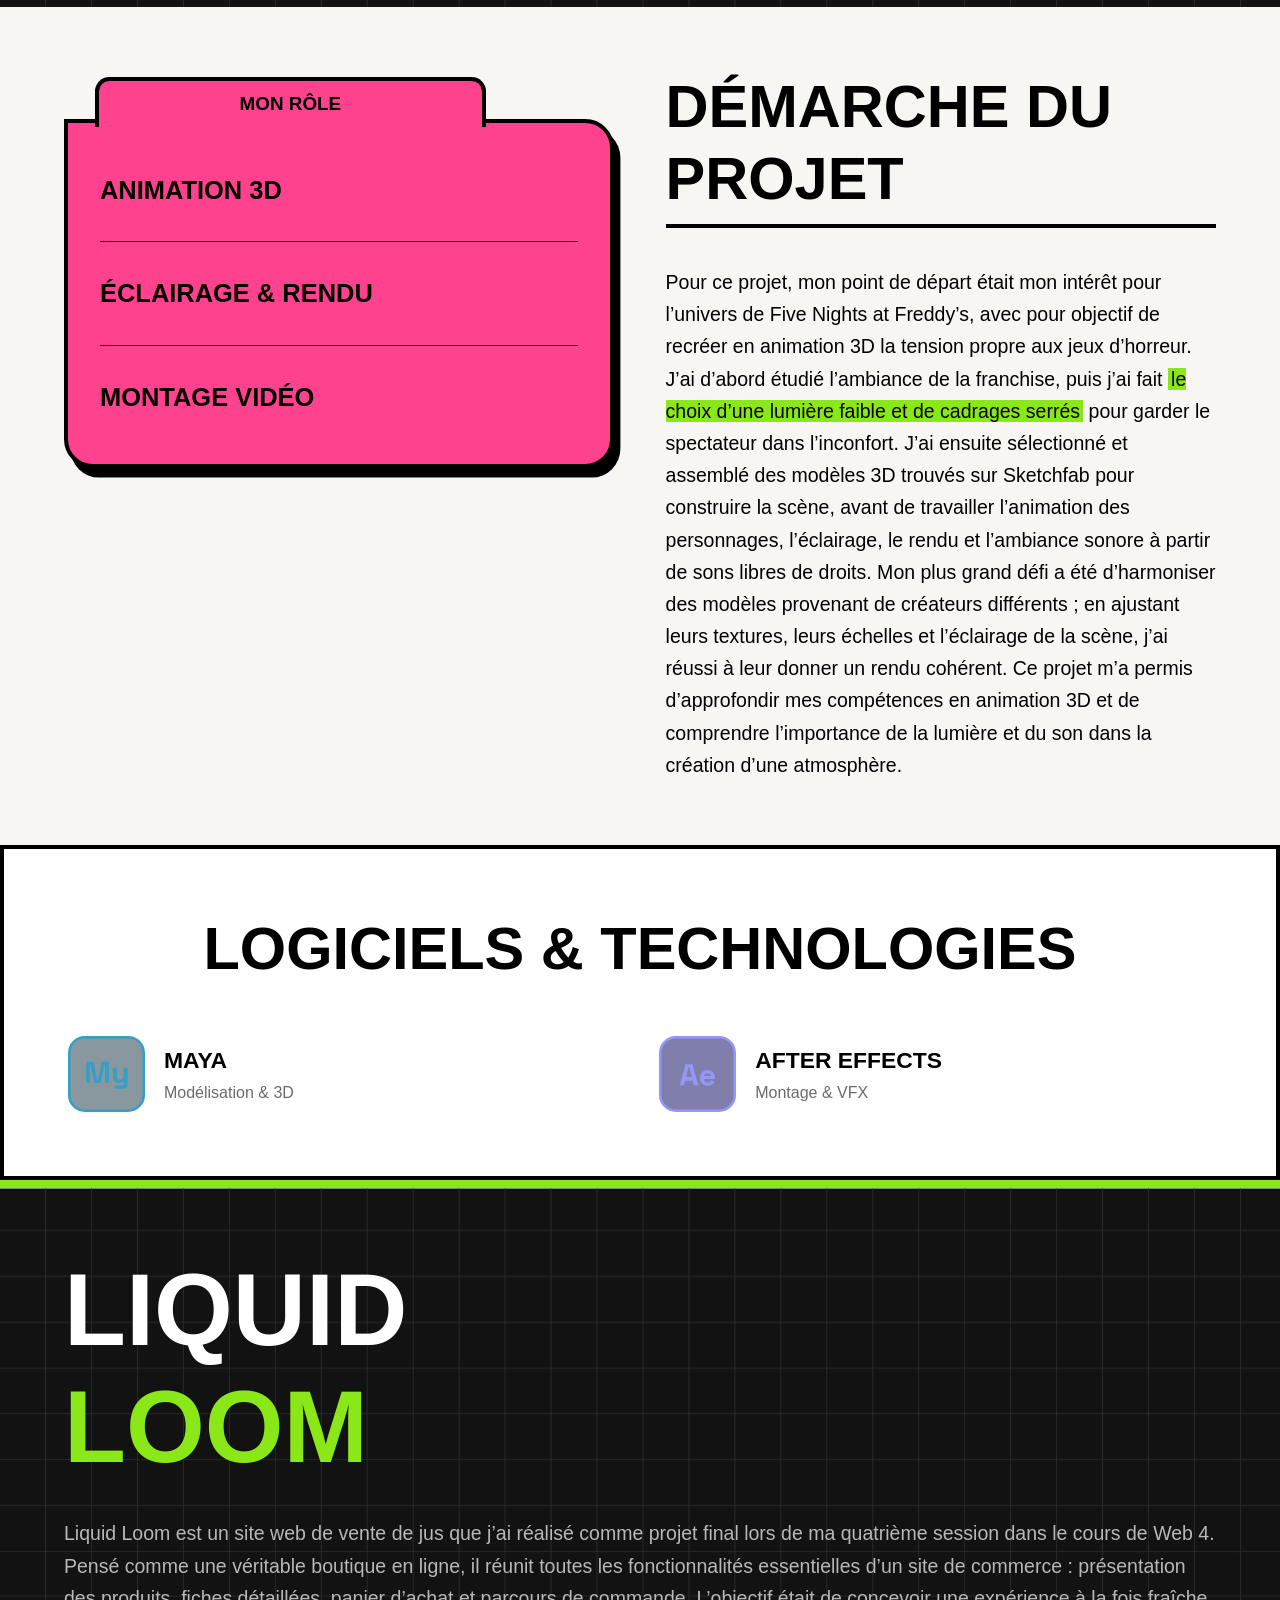
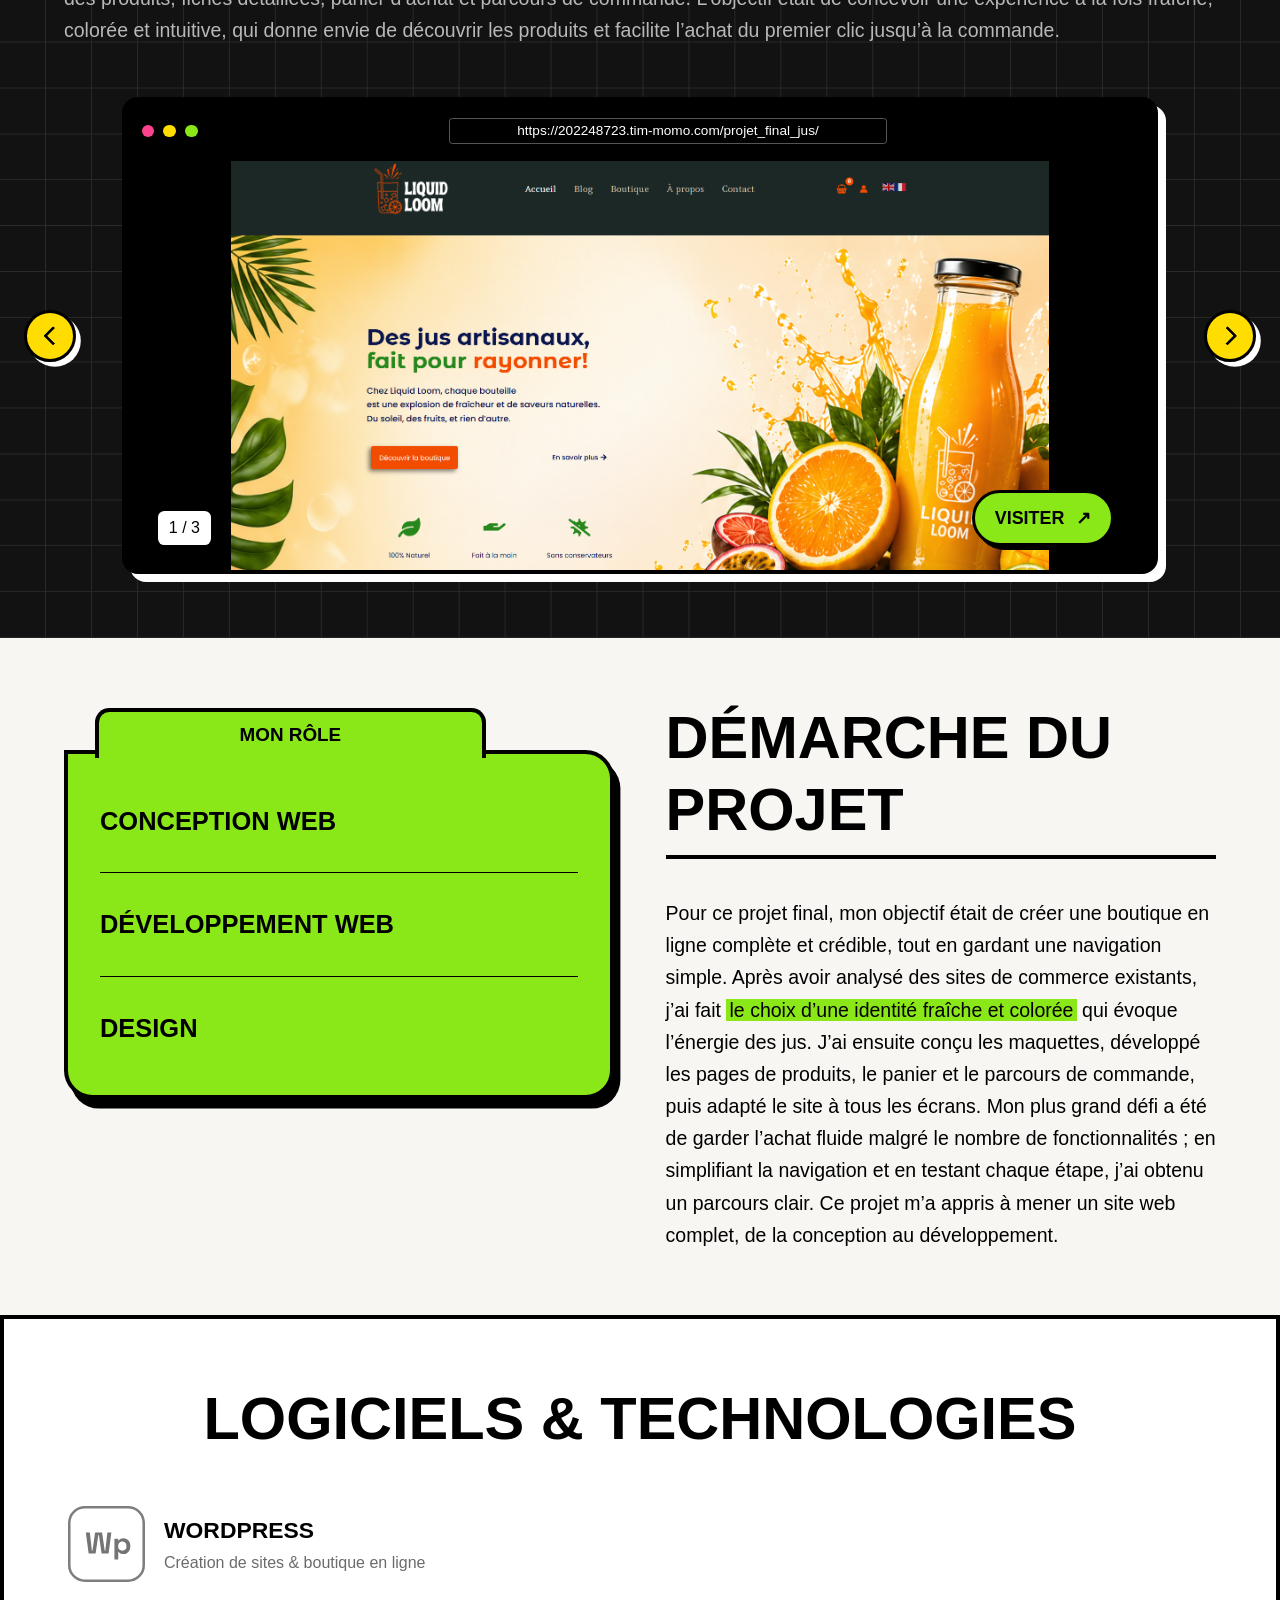
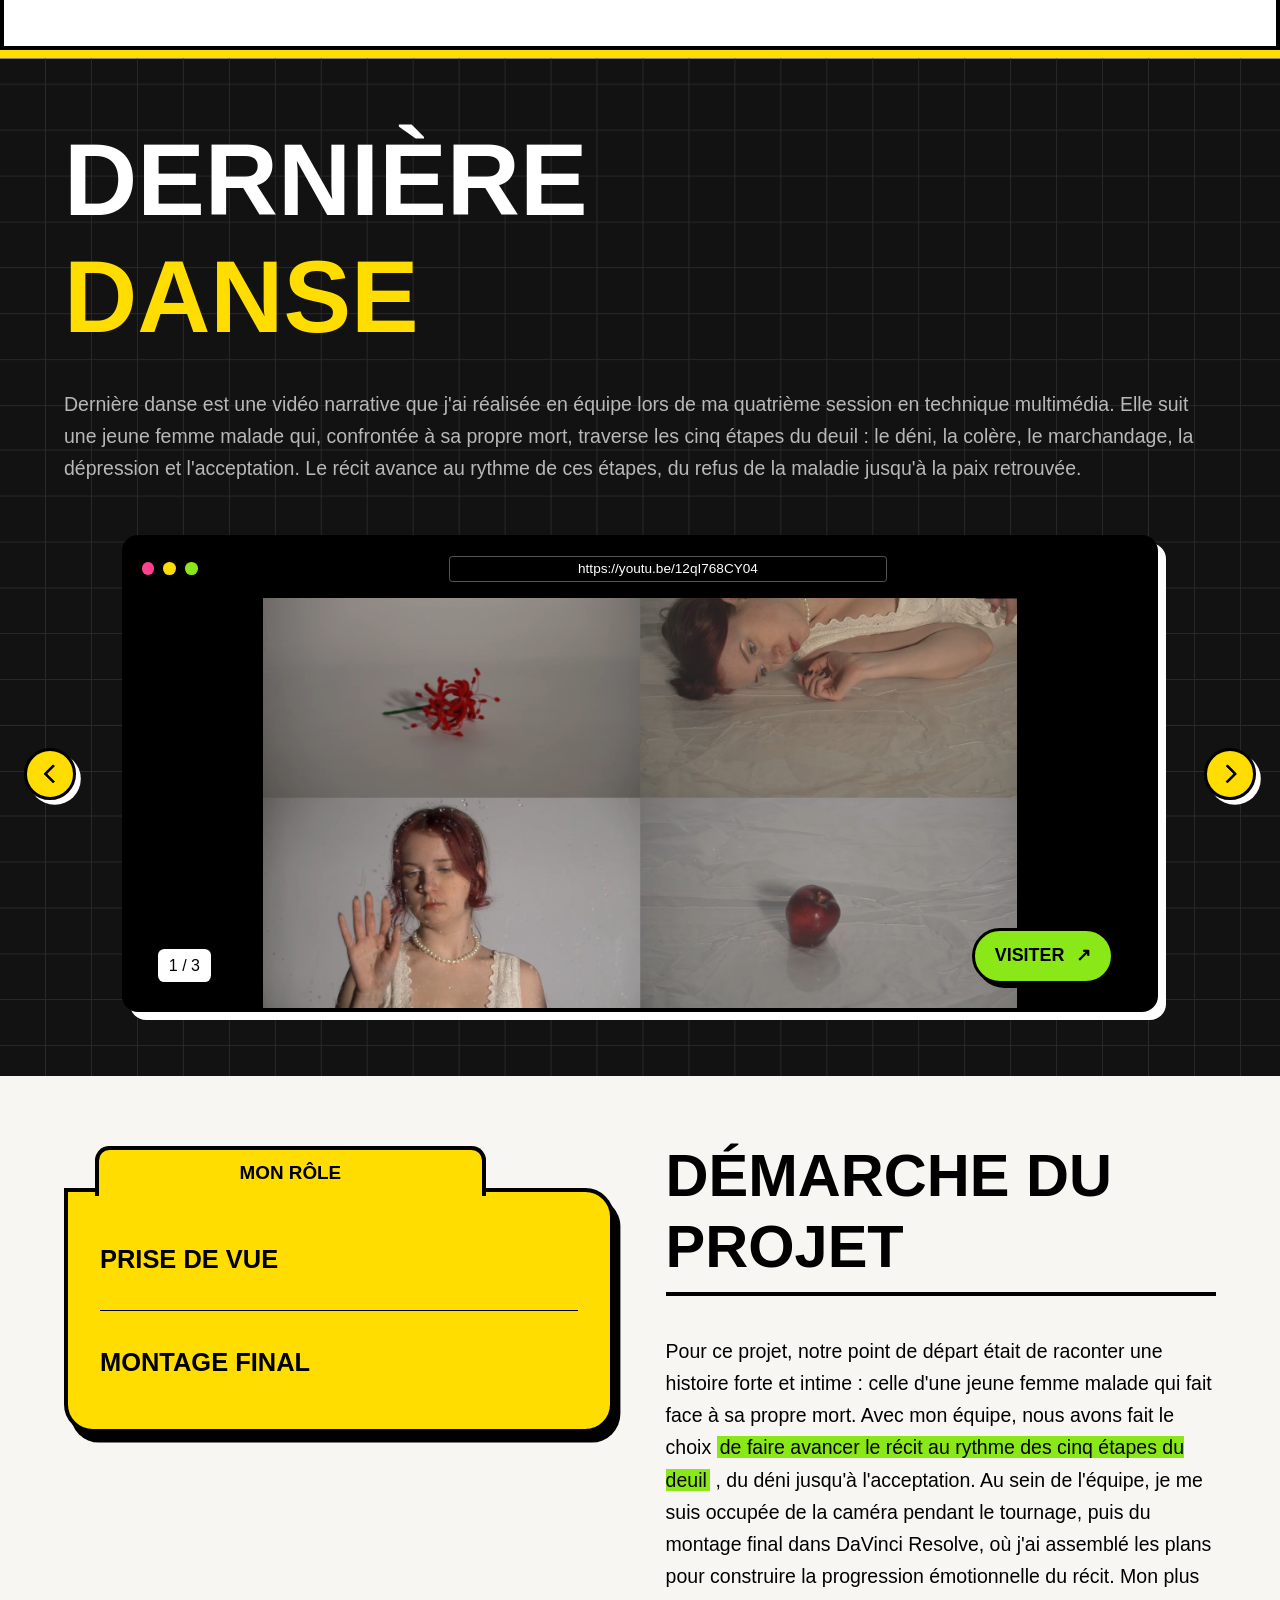
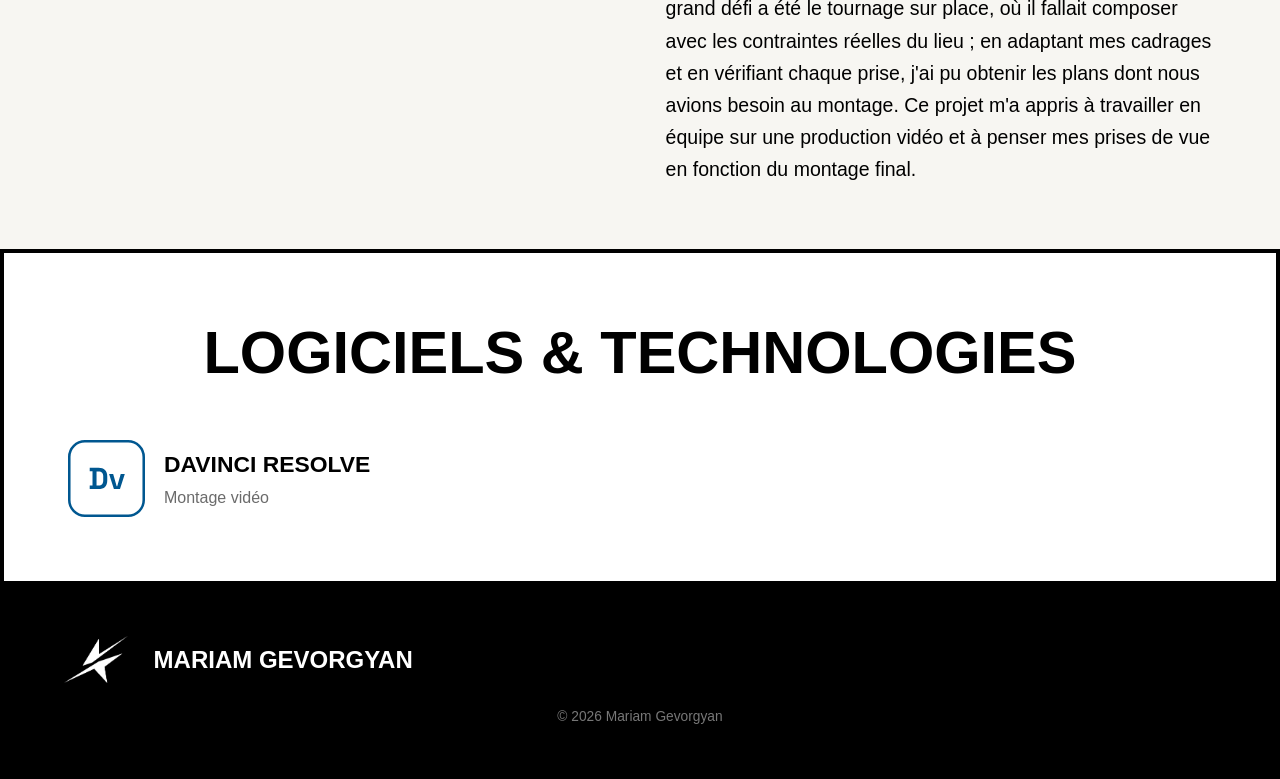
==== commit 71af7401: "Update project assets and technologies section - Replaced PNG logos with SVG versions for better sca" ====
--- a/projet.html
+++ b/projet.html
@@ -161,17 +161,25 @@
                     <h3 class="outils-projet__titre" id="titre-outils-1">Logiciels &amp; technologies</h3>
                     <ul class="outils-projet__liste">
                         <li class="outil-projet">
-                            <img class="outil-projet__icone" src="assets/images/godot_logo.png" alt="" loading="lazy">
+                            <img class="outil-projet__icone" src="assets/images/godot_logo.svg" alt="" loading="lazy">
                             <div>
                                 <h4 class="outil-projet__nom">Godot</h4>
                                 <p class="outil-projet__usage">Moteur de jeu &amp; GDscript</p>
                             </div>
                         </li>
                         <li class="outil-projet">
-                            <img class="outil-projet__icone" src="assets/images/vscode_logo.png" alt="" loading="lazy">
+                            <img class="outil-projet__icone" src="assets/images/vscode_logo.svg" alt="" loading="lazy">
                             <div>
                                 <h4 class="outil-projet__nom">VS Code</h4>
                                 <p class="outil-projet__usage">Code &amp; développement front-end</p>
+                            </div>
+                        </li>
+
+                        <li class="outil-projet">
+                            <img class="outil-projet__icone" src="assets/images/github_logo.svg" alt="" loading="lazy">
+                            <div>
+                                <h4 class="outil-projet__nom">GitHub</h4>
+                                <p class="outil-projet__usage">Gestion de version &amp; collaboration</p>
                             </div>
                         </li>
                     </ul>
@@ -274,14 +282,14 @@
                     <h3 class="outils-projet__titre" id="titre-outils-2">Logiciels &amp; technologies</h3>
                     <ul class="outils-projet__liste">
                         <li class="outil-projet">
-                            <img class="outil-projet__icone" src="assets/images/maya_logo.png" alt="" loading="lazy">
+                            <img class="outil-projet__icone" src="assets/images/maya_logo.svg" alt="" loading="lazy">
                             <div>
                                 <h4 class="outil-projet__nom">Maya</h4>
                                 <p class="outil-projet__usage">Modélisation &amp; 3D</p>
                             </div>
                         </li>
                         <li class="outil-projet">
-                            <img class="outil-projet__icone" src="assets/images/after_effects_logo.png" alt="" loading="lazy">
+                            <img class="outil-projet__icone" src="assets/images/after_effects_logo.svg" alt="" loading="lazy">
                             <div>
                                 <h4 class="outil-projet__nom">After Effects</h4>
                                 <p class="outil-projet__usage">Montage &amp; VFX</p>
@@ -388,7 +396,7 @@
                     <h3 class="outils-projet__titre" id="titre-outils-3">Logiciels &amp; technologies</h3>
                     <ul class="outils-projet__liste">
                         <li class="outil-projet">
-                            <img class="outil-projet__icone" src="assets/images/wordpress_logo.png" alt="" loading="lazy">
+                            <img class="outil-projet__icone" src="assets/images/wordpress_logo.svg" alt="" loading="lazy">
                             <div>
                                 <h4 class="outil-projet__nom">Wordpress</h4>
                                 <p class="outil-projet__usage">Création de sites &amp; boutique en ligne</p>
@@ -494,7 +502,7 @@
                     <h3 class="outils-projet__titre" id="titre-outils-4">Logiciels &amp; technologies</h3>
                     <ul class="outils-projet__liste">
                         <li class="outil-projet">
-                            <img class="outil-projet__icone" src="assets/images/davinci_logo.png" alt="" loading="lazy">
+                            <img class="outil-projet__icone" src="assets/images/davinci_logo.svg" alt="" loading="lazy">
                             <div>
                                 <h4 class="outil-projet__nom">DaVinci Resolve</h4>
                                 <p class="outil-projet__usage">Montage vidéo</p>
